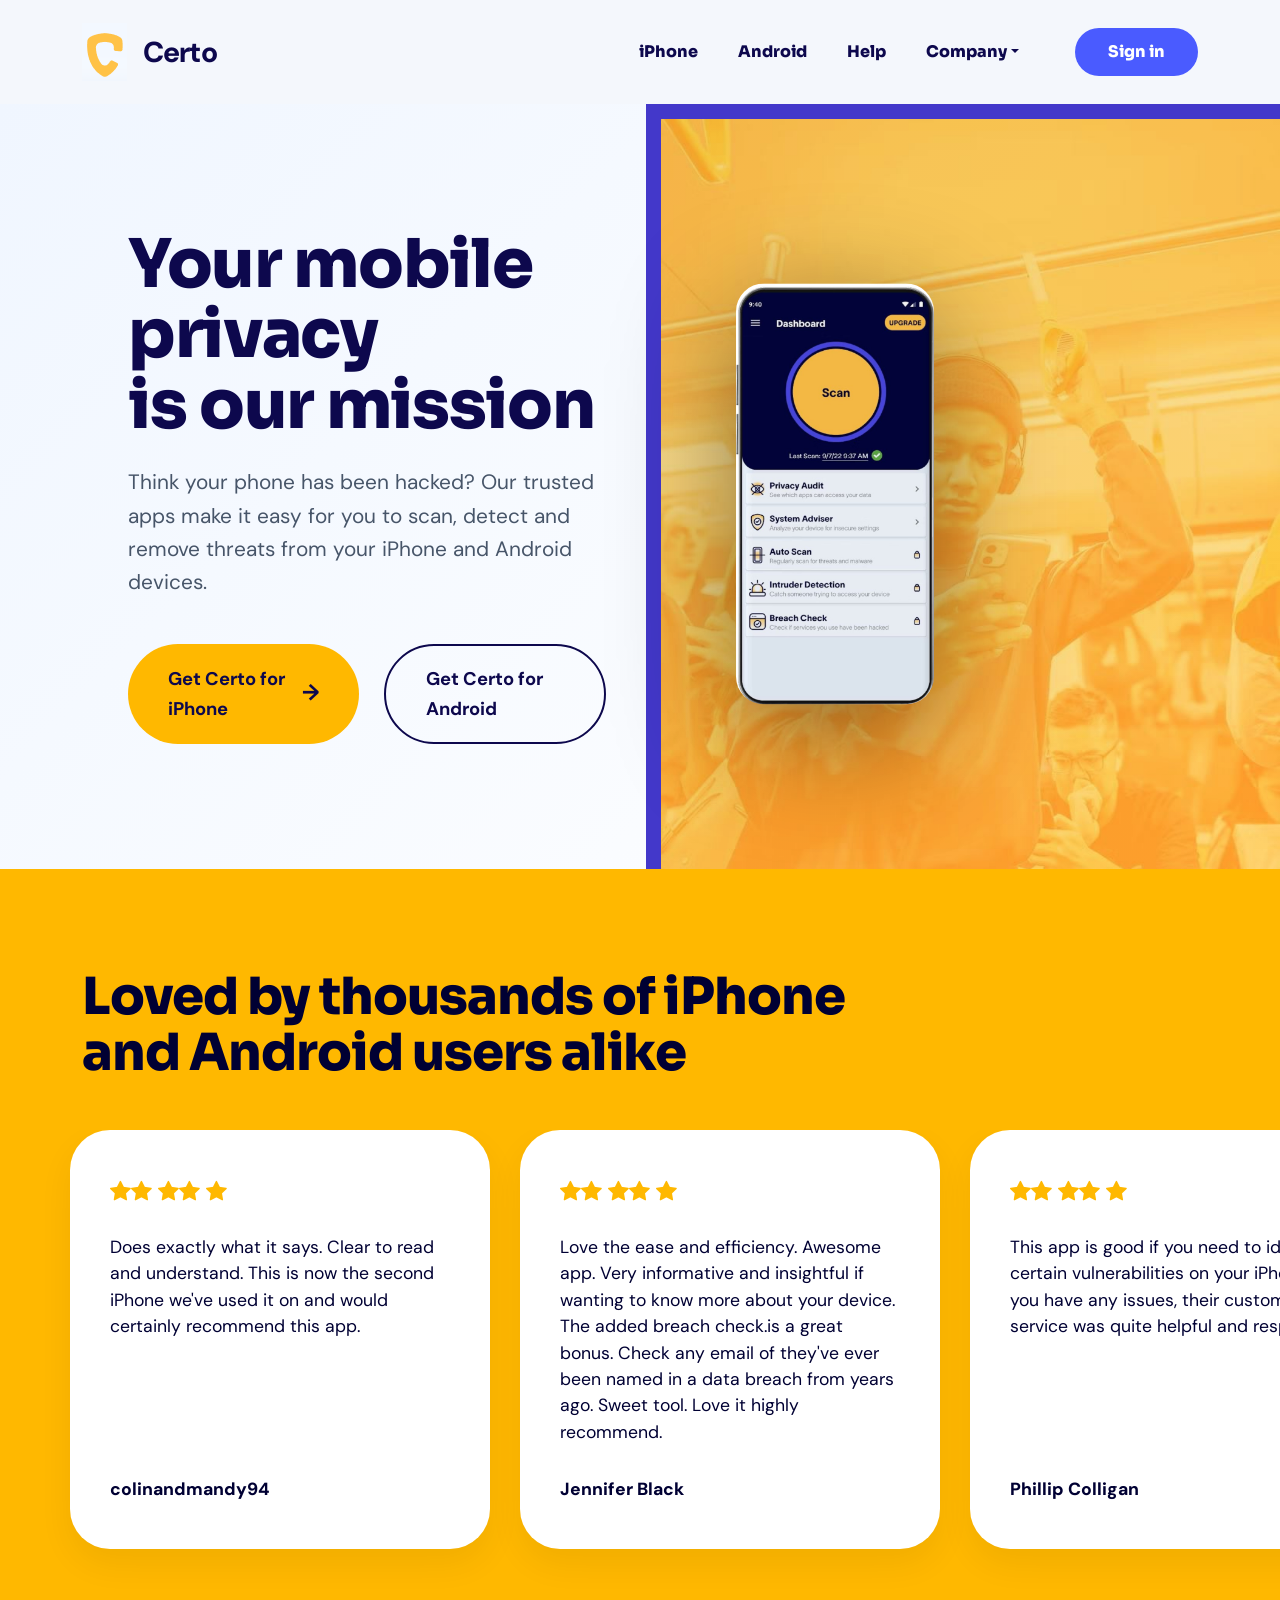
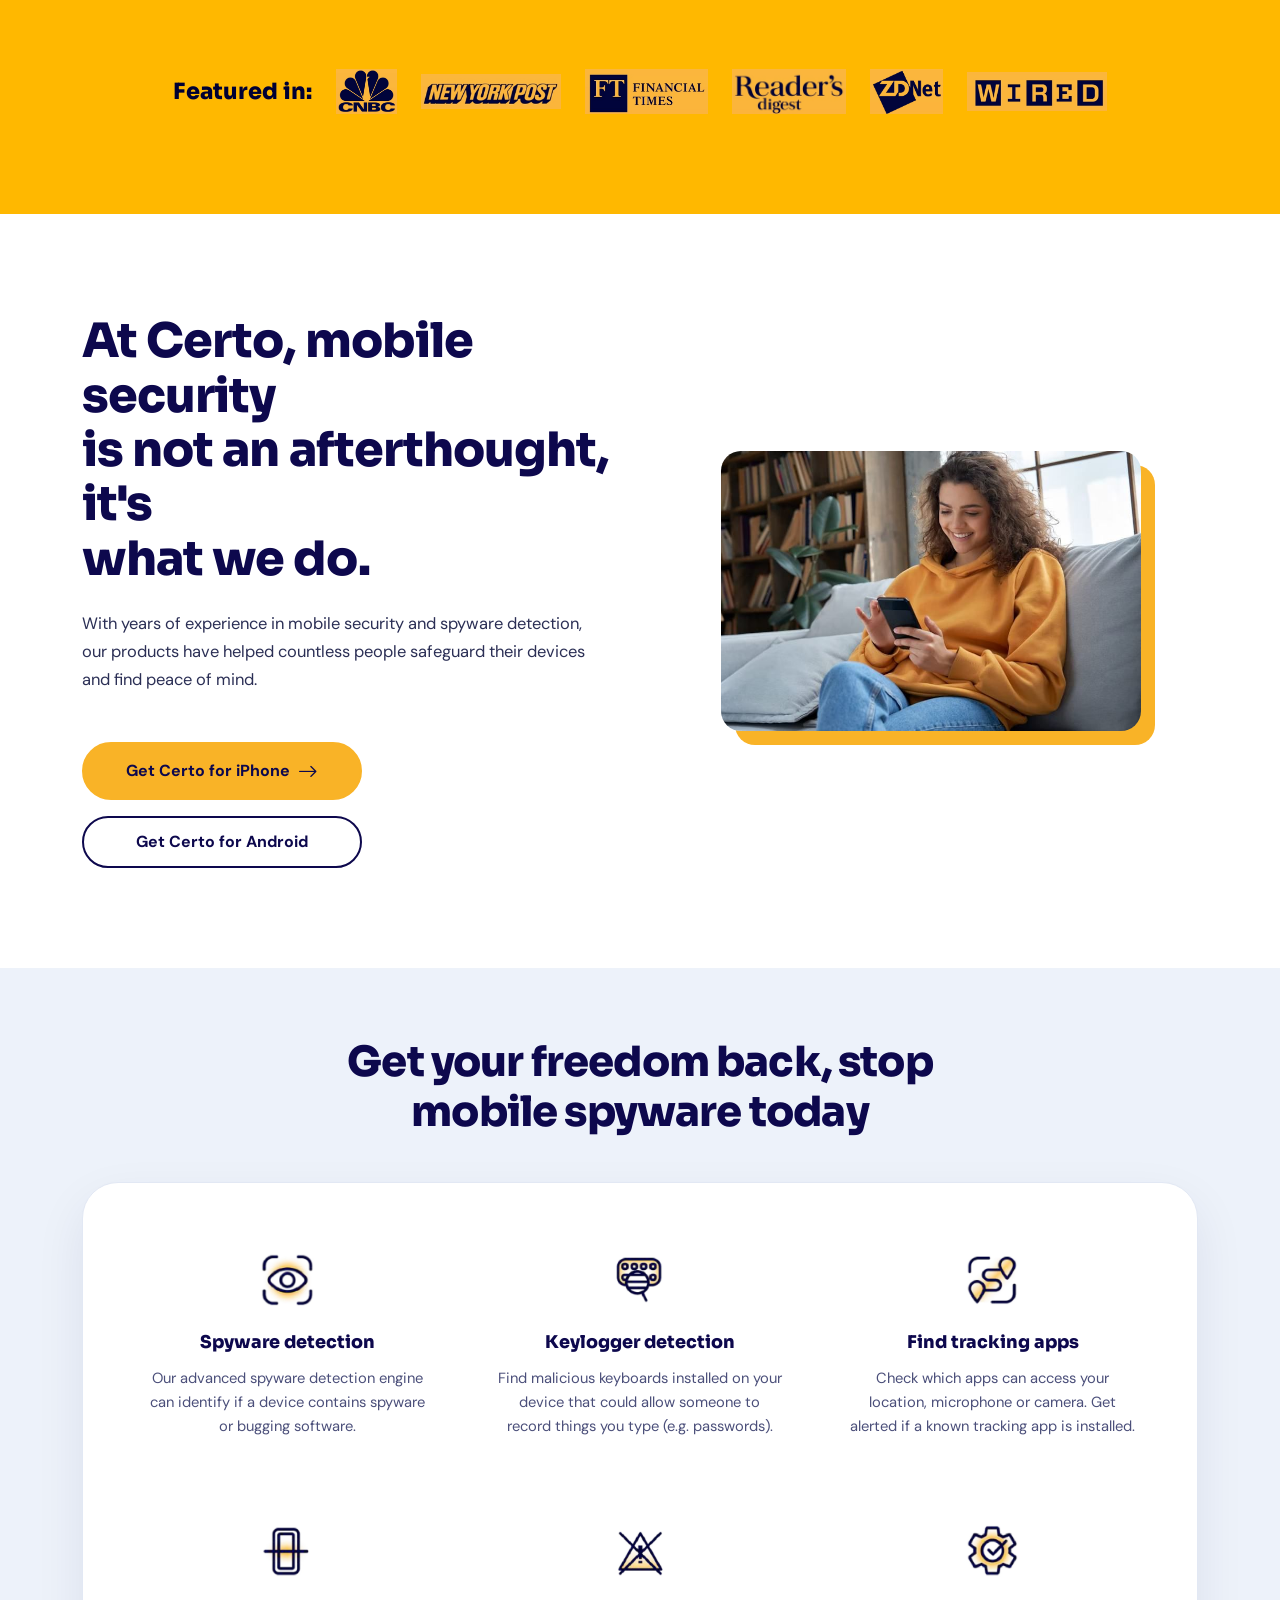
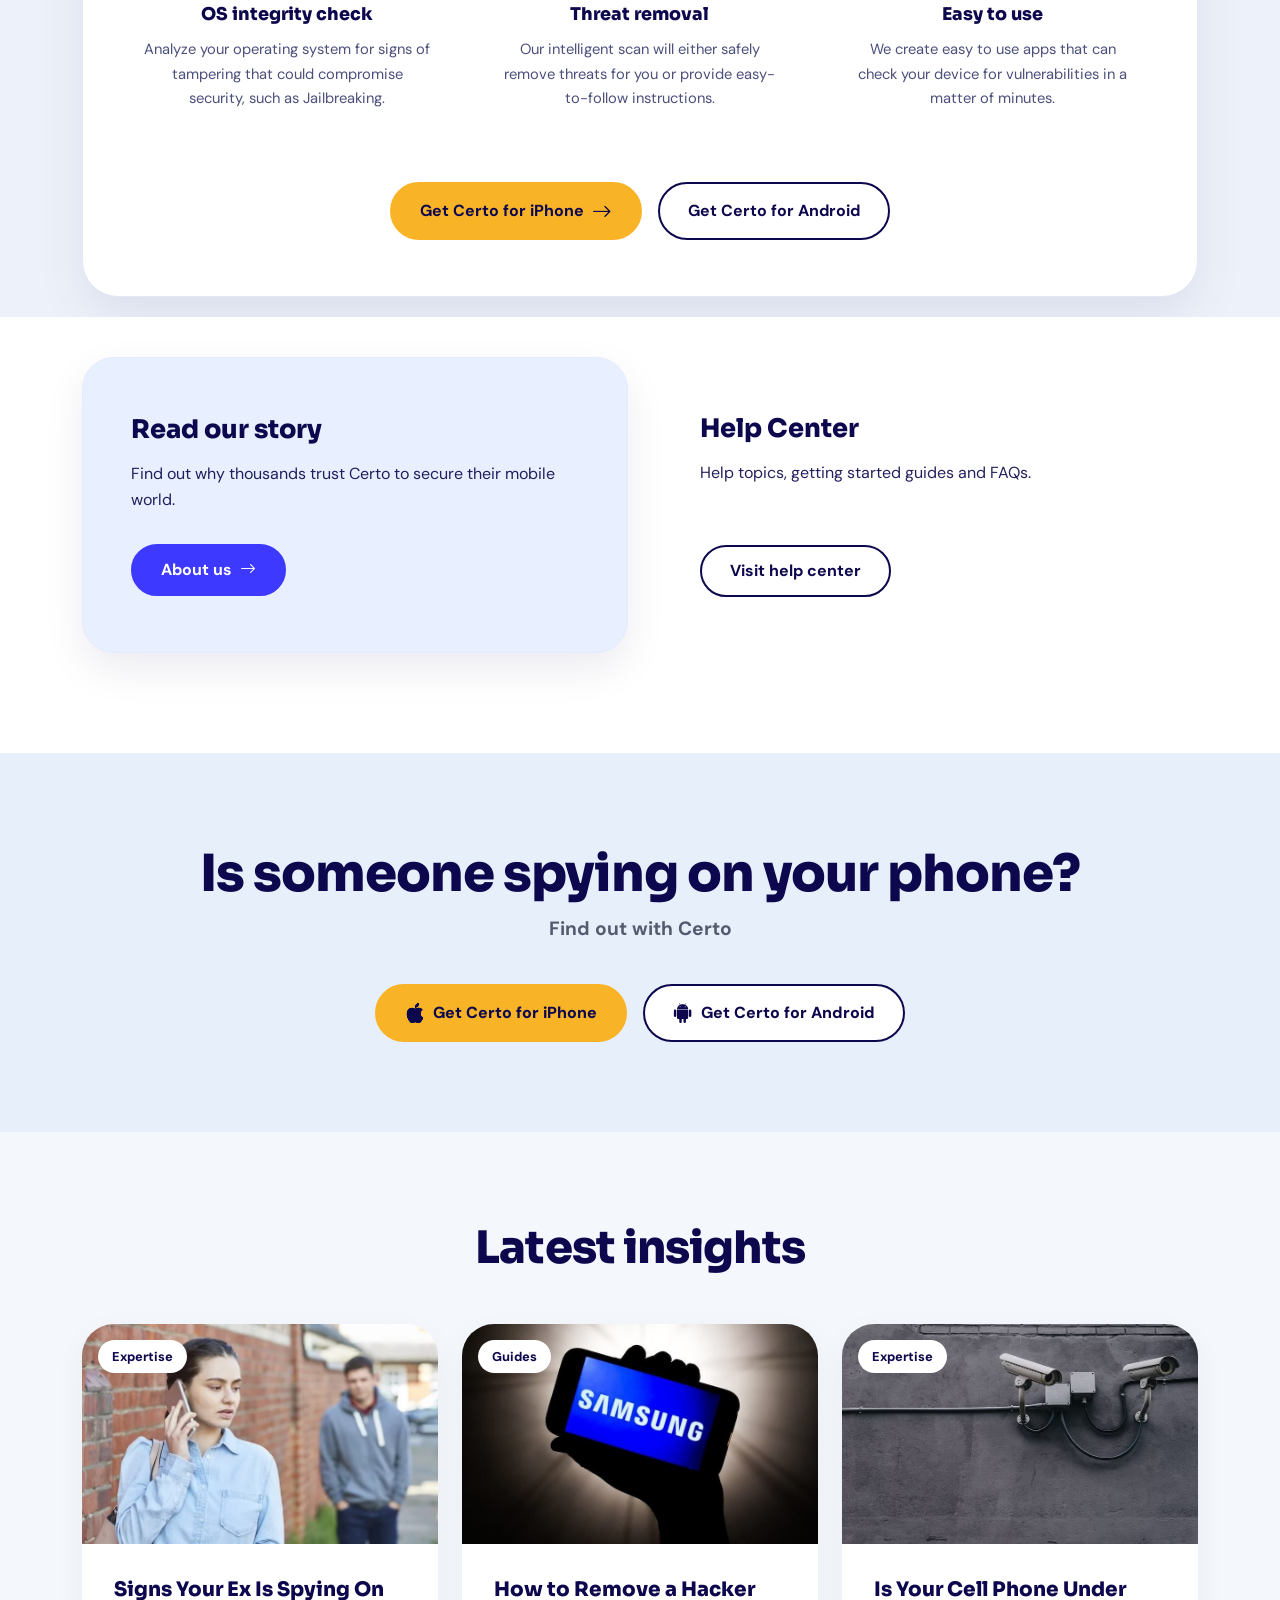
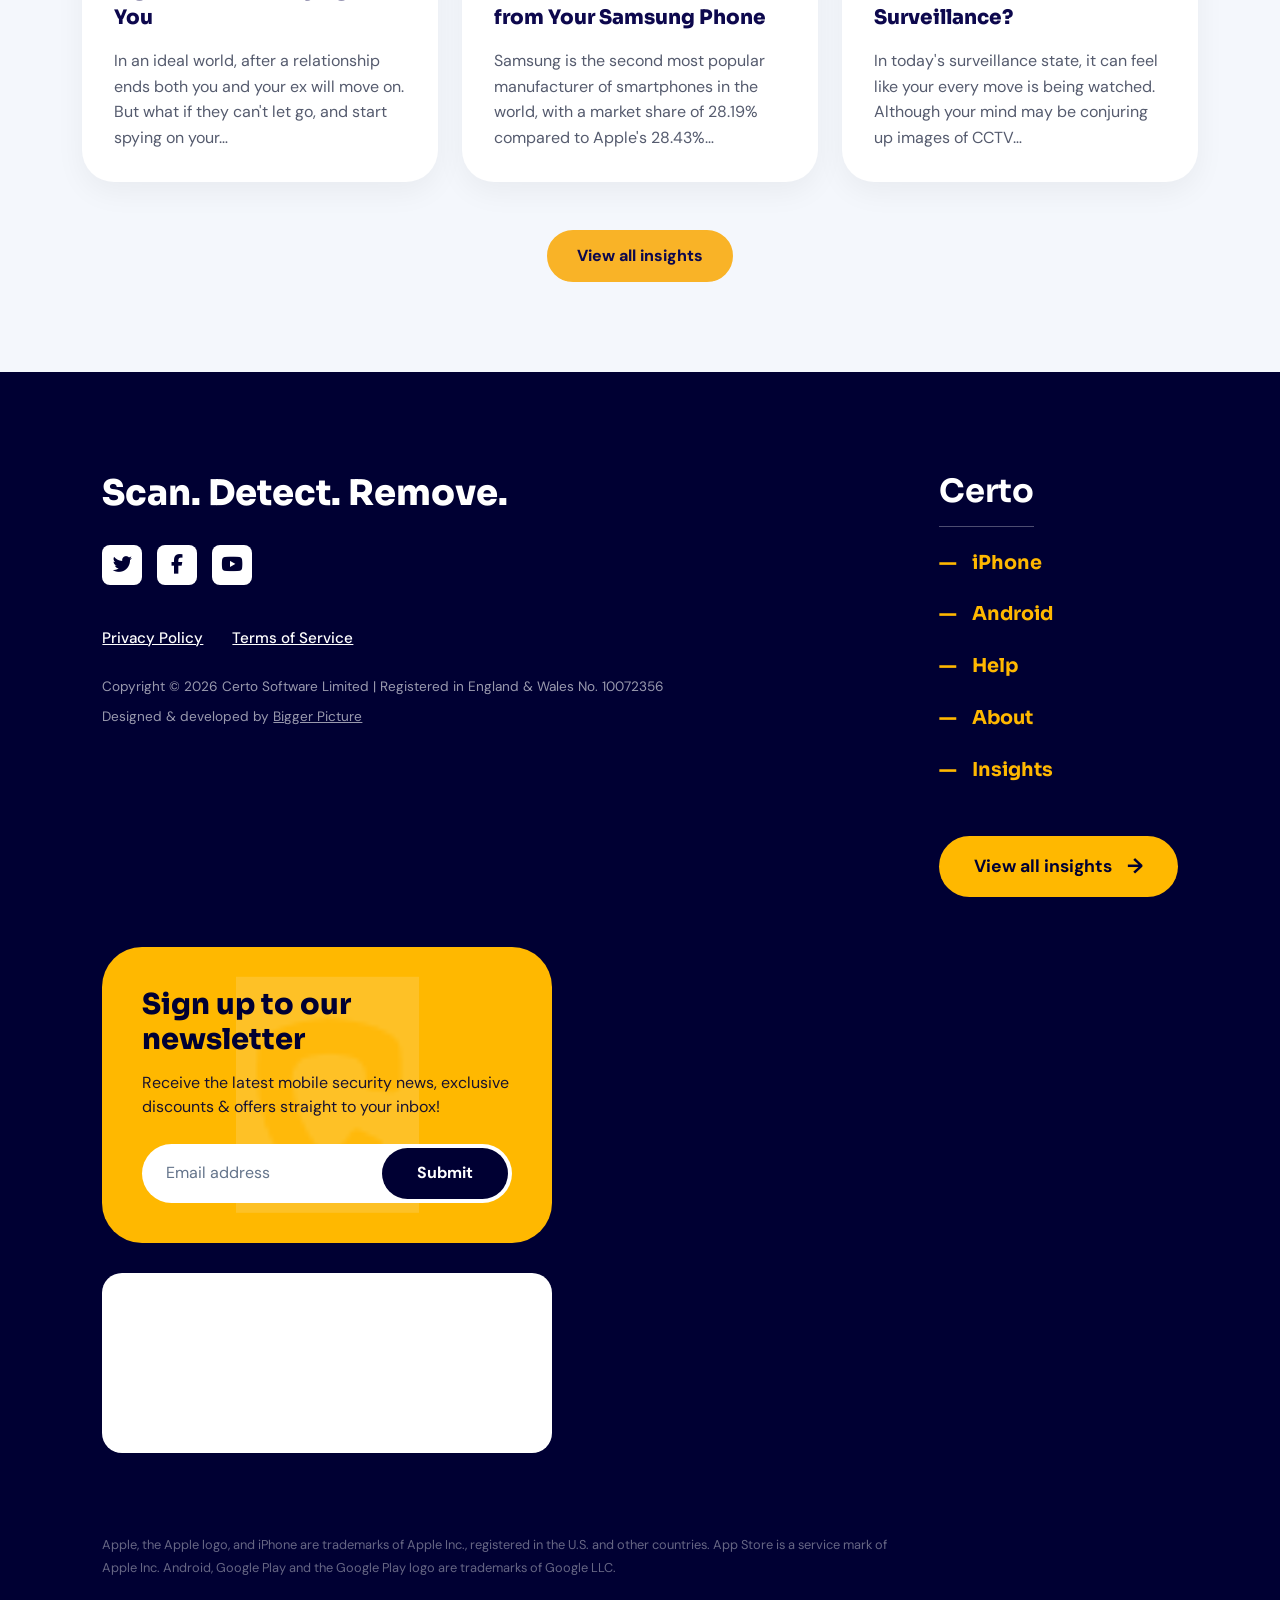
==== index.html @ 1cf34dbf "Remove trailing newline from index.html body" ====
<!DOCTYPE html>
<html lang="en">

<head>
  <meta charset="UTF-8" />
  <meta name="viewport" content="width=device-width, initial-scale=1.0" />
  <title>Certo – Your Mobile Privacy is Our Mission</title>

  <!-- Bootstrap 5 CDN -->
  <link href="https://cdn.jsdelivr.net/npm/bootstrap@5.3.2/dist/css/bootstrap.min.css" rel="stylesheet" />
  <!-- Bootstrap Icons -->
  <link href="https://cdn.jsdelivr.net/npm/bootstrap-icons@1.11.3/font/bootstrap-icons.min.css" rel="stylesheet" />
  <!-- Google Fonts -->
  <link
    href="https://fonts.googleapis.com/css2?family=DM+Sans:ital,opsz,wght@0,9..40,300;0,9..40,400;0,9..40,500;0,9..40,600;0,9..40,700;0,9..40,800;1,9..40,400&family=Sora:wght@400;600;700;800&family=Inter:wght@400;600;700;800&display=swap"
    rel="stylesheet" />
  <!-- Font Awesome -->
  <link rel="stylesheet" href="https://cdnjs.cloudflare.com/ajax/libs/font-awesome/6.4.2/css/all.min.css" />
  <link rel="stylesheet" href="assets/css/style.css" />

  <!-- Standard Website Icon (Tab Icon) -->
  <link rel="icon" type="image/jpeg" href="assets/images/logo.png">

  <!-- Icon for Apple/iOS Home Screen -->
  <link rel="apple-touch-icon" href="assets/images/logo.png">
</head>

<body>

  <!-- ============================================================
       NAVBAR START
  ============================================================ -->
  <header>
    <nav class="navbar navbar-expand-lg certo-navbar">
      <div class="container">

        <a class="navbar-brand certo-logo" href="#">
          <img src="assets/images/logo.png" alt="Certo Logo" height="36" />
          <span class="ms-2 brand-text">Certo</span>
        </a>

        <button class="navbar-toggler" type="button" data-bs-toggle="collapse" data-bs-target="#mainNav"
          aria-controls="mainNav" aria-expanded="false" aria-label="Toggle navigation">
          <span class="navbar-toggler-icon"></span>
        </button>

        <div class="collapse navbar-collapse" id="mainNav">
          <ul class="navbar-nav ms-auto mb-2 mb-lg-0 gap-lg-4">
            <li class="nav-item"><a class="nav-link" href="#">iPhone</a></li>
            <li class="nav-item"><a class="nav-link" href="#">Android</a></li>
            <li class="nav-item"><a class="nav-link" href="#">Help</a></li>
            <li class="nav-item dropdown">
              <a class="nav-link dropdown-toggle" href="#" role="button" data-bs-toggle="dropdown">Company</a>
              <ul class="dropdown-menu border-0 shadow-sm">
                <li><a class="dropdown-item" href="#">About Us</a></li>
                <li><a class="dropdown-item" href="#">Insights</a></li>
              </ul>
            </li>
          </ul>
          <a href="#" class="btn btn-sign-in ms-lg-5">Sign in</a>
        </div>

      </div>
    </nav>
  </header>
  <!-- NAVBAR END -->


  <main>

    <!-- ============================================================
         HERO SECTION START
    ============================================================ -->
    <section class="hero-container">
      <!-- Left Side: Content -->
      <div class="hero-content">
        <h1 class="hero-title">Your mobile privacy<br>is our mission</h1>
        <p class="hero-subtitle">
          Think your phone has been hacked? Our trusted apps make it easy for you to scan, detect and remove threats from your iPhone and Android devices.
        </p>
        
        <div class="hero-cta-group">
          <a href="#" class="btn-pill btn-gold">
            Get Certo for iPhone <span class="arrow">→</span>
          </a>
          <a href="#" class="btn-pill btn-outline">
            Get Certo for Android
          </a>
        </div>
      </div>

      <!-- Right Side: Visual Frame -->
      <div class="hero-visual-frame">
        <div class="orange-tint-wrapper">
          <!-- Background Image -->
          <img src="assets/images/img138.jpg" alt="User Scene" class="bg-image">
          
          <!-- Floating Phone Mockup -->
          <div class="phone-mockup">
            <img src="assets/images/img126.jpg" alt="Certo Dashboard">
          </div>
        </div>
      </div>
    </section>
    <!-- HERO SECTION END -->


    <!-- ============================================================
         REVIEWS & FEATURED IN SECTION START
    ============================================================ -->
    <div class="bg-gold-wrapper">
      <section class="reviews-section">
        <div class="container">
          <h2 class="section-title mb-5">
            Loved by thousands of iPhone<br>and Android users alike
          </h2>
        </div>

        <!-- Horizontal scrolling cards -->
        <div class="reviews-scroll-track">
          <div class="reviews-scroll">

            <div class="review-card">
              <div class="stars">
                <i class="bi bi-star-fill"></i><i class="bi bi-star-fill"></i>
                <i class="bi bi-star-fill"></i><i class="bi bi-star-fill"></i>
                <i class="bi bi-star-fill"></i>
              </div>
              <p class="review-text">
                Does exactly what it says. Clear to read and understand. This is
                now the second iPhone we've used it on and would certainly
                recommend this app.
              </p>
              <span class="reviewer-name">colinandmandy94</span>
            </div>

            <div class="review-card">
              <div class="stars">
                <i class="bi bi-star-fill"></i><i class="bi bi-star-fill"></i>
                <i class="bi bi-star-fill"></i><i class="bi bi-star-fill"></i>
                <i class="bi bi-star-fill"></i>
              </div>
              <p class="review-text">
                Love the ease and efficiency. Awesome app. Very informative and insightful
                if wanting to know more about your device. The added breach check.is a great bonus.
                Check any email of they've ever been named in a data breach from years ago.
                Sweet tool. Love it highly recommend.
              </p>
              <span class="reviewer-name">Jennifer Black</span>
            </div>

            <div class="review-card">
              <div class="stars">
                <i class="bi bi-star-fill"></i><i class="bi bi-star-fill"></i>
                <i class="bi bi-star-fill"></i><i class="bi bi-star-fill"></i>
                <i class="bi bi-star-fill"></i>
              </div>
              <p class="review-text">
                This app is good if you need to identify certain vulnerabilities on your
                iPhone. If you have any issues, their customer service was quite helpful
                and responsive.
              </p>
              <span class="reviewer-name">Phillip Colligan</span>
            </div>

            <div class="review-card">
              <div class="stars">
                <i class="bi bi-star-fill"></i><i class="bi bi-star-fill"></i>
                <i class="bi bi-star-fill"></i><i class="bi bi-star-fill"></i>
                <i class="bi bi-star-fill"></i>
              </div>
              <p class="review-text">
                I wish I had known about this sooner so
                that the damage could have been minimized. The
                notifications are very clear and it
                was the best decision I made. I
                got it set up in minutes and all
                parts of the app are really easy to
                use, even for non-tech people.
              </p>
              <span class="reviewer-name">Leslie</span>
            </div>

          </div>
        </div>
      </section>

      <section class="featured-section">
        <div class="container">
          <div class="featured-logos-bar d-flex flex-wrap align-items-center justify-content-center gap-4">
            <p class="featured-label mb-0">Featured in:</p>
            <img src="assets/images/t1.png" alt="CNBC" class="featured-logo-item" />
            <img src="assets/images/t2.png" alt="New York Post" class="featured-logo-item" />
            <img src="assets/images/t3.png" alt="Financial Times" class="featured-logo-item" />
            <img src="assets/images/t4.png" alt="Reader's Digest" class="featured-logo-item" />
            <img src="assets/images/t5.png" alt="ZDNet" class="featured-logo-item" />
            <img src="assets/images/t6.png" alt="WIRED" class="featured-logo-item" />
          </div>
        </div>
      </section>
    </div>
    <!-- REVIEWS & FEATURED IN SECTION END -->


    <!-- ============================================================
         MISSION SECTION START
    ============================================================ -->
    <section class="mission-section">
      <div class="container">
        <div class="row align-items-center g-5">

          <!-- Text -->
          <div class="col-lg-6">
            <h2 class="mission-title">
              At Certo, mobile security<br>
              is not an afterthought, it's<br>
              what we do.
            </h2>
            <p class="mission-body">
              With years of experience in mobile security and spyware detection,
              our products have helped countless people safeguard their devices
              and find peace of mind.
            </p>
            <div class="d-flex flex-column gap-3 mt-5" style="max-width: 280px;">
              <a href="#" class="btn btn-certo-primary fw-bold">
                Get Certo for iPhone <i class="bi bi-arrow-right ms-2 fs-5"></i>
              </a>
              <a href="#" class="btn btn-certo-outline-dark fw-bold">
                Get Certo for Android
              </a>
            </div>
          </div>

          <!-- Photo with gold shadow -->
          <div class="col-lg-6 d-flex justify-content-center">
            <div class="mission-photo-wrapper">
              <img src="assets/images/img216.jpg" alt="Woman smiling while using phone" class="mission-photo" />
            </div>
          </div>

        </div>
      </div>
    </section>
    <!-- MISSION SECTION END -->


    <!-- ============================================================
         FEATURES & DUAL CARDS SECTION START
    ============================================================ -->
    <div class="bg-features-wrapper">
      <section class="features-section">
        <div class="container">

          <div class="features-heading text-center">
            <h2 class="features-title">Get your freedom back, stop mobile spyware today</h2>
          </div>

          <div class="features-card">
            <div class="row g-5 mb-5">

              <div class="col-lg-4 col-md-6">
                <div class="feature-item">
                  <div class="feature-icon">
                    <img src="assets/images/1.png" alt="Spyware detection icon" />
                  </div>
                  <h3 class="feature-title">Spyware detection</h3>
                  <p class="feature-desc">Our advanced spyware detection engine can identify if a device contains
                    spyware or bugging software.</p>
                </div>
              </div>

              <div class="col-lg-4 col-md-6">
                <div class="feature-item">
                  <div class="feature-icon">
                    <img src="assets/images/2.png" alt="Keylogger detection icon" />
                  </div>
                  <h3 class="feature-title">Keylogger detection</h3>
                  <p class="feature-desc">Find malicious keyboards installed on your device that could allow someone to
                    record things you type (e.g. passwords).</p>
                </div>
              </div>

              <div class="col-lg-4 col-md-6">
                <div class="feature-item">
                  <div class="feature-icon">
                    <img src="assets/images/3.png" alt="Find tracking apps icon" />
                  </div>
                  <h3 class="feature-title">Find tracking apps</h3>
                  <p class="feature-desc">Check which apps can access your location, microphone or camera. Get alerted
                    if a known tracking app is installed.</p>
                </div>
              </div>

              <div class="col-lg-4 col-md-6">
                <div class="feature-item">
                  <div class="feature-icon">
                    <img src="assets/images/4.png" alt="OS integrity check icon" />
                  </div>
                  <h3 class="feature-title">OS integrity check</h3>
                  <p class="feature-desc">Analyze your operating system for signs of tampering that could compromise
                    security, such as Jailbreaking.</p>
                </div>
              </div>

              <div class="col-lg-4 col-md-6">
                <div class="feature-item">
                  <div class="feature-icon">
                    <img src="assets/images/5.png" alt="Threat removal icon" />
                  </div>
                  <h3 class="feature-title">Threat removal</h3>
                  <p class="feature-desc">Our intelligent scan will either safely remove threats for you or provide easy-to-follow instructions.</p>
                </div>
              </div>

              <div class="col-lg-4 col-md-6">
                <div class="feature-item">
                  <div class="feature-icon">
                    <img src="assets/images/6.png" alt="Easy to use icon" />
                  </div>
                  <h3 class="feature-title">Easy to use</h3>
                  <p class="feature-desc">We create easy to use apps that can check your device for vulnerabilities in a
                    matter of minutes.</p>
                </div>
              </div>

            </div>

            <div class="d-flex flex-wrap justify-content-center gap-3">
              <a href="#" class="btn btn-certo-primary fw-bold">
                Get Certo for iPhone <i class="bi bi-arrow-right ms-2 fs-5"></i>
              </a>
              <a href="#" class="btn btn-certo-outline-dark fw-bold">
                Get Certo for Android
              </a>
            </div>
          </div>

        </div>
      </section>

      <section class="dual-cards-section">
        <div class="container">
          <div class="row g-4">

            <div class="col-md-6">
              <div class="dual-card dual-card--light-blue">
                <div>
                  <h3>Read our story</h3>
                  <p>Find out why thousands trust Certo to secure their mobile world.</p>
                </div>
                <a href="#" class="btn btn-certo-purple fw-bold">
                  About us <i class="bi bi-arrow-right ms-2"></i>
                </a>
              </div>
            </div>

            <div class="col-md-6">
              <div class="dual-card dual-card--white">
                <div>
                  <h3>Help Center</h3>
                  <p>Help topics, getting started guides and FAQs.</p>
                </div>
                <a href="#" class="btn btn-certo-outline-dark fw-bold">
                  Visit help center
                </a>
              </div>
            </div>

          </div>
        </div>
      </section>
    </div>
    <!-- FEATURES & DUAL CARDS SECTION END -->


    <!-- ============================================================
         CTA BANNER SECTION START
    ============================================================ -->
    <section class="cta-banner-section">
      <div class="container">
        <h2 class="cta-banner-title">Is someone spying on your phone?</h2>
        <p class="cta-banner-sub">Find out with Certo</p>
        <div class="d-flex flex-wrap justify-content-center gap-3 mt-4">
          <a href="#" class="btn btn-certo-primary">
            <i class="bi bi-apple me-2 fs-5"></i> Get Certo for iPhone
          </a>
          <a href="#" class="btn btn-certo-outline-dark">
            <i class="bi bi-android2 me-2 fs-5"></i> Get Certo for Android
          </a>
        </div>
      </div>
    </section>
    <!-- CTA BANNER SECTION END -->


    <!-- ============================================================
         LATEST INSIGHTS SECTION START
    ============================================================ -->
    <section class="insights-section">
      <div class="container">

        <h2 class="section-title text-center mb-5">Latest insights</h2>

        <div class="row g-4">

          <div class="col-lg-4 col-md-6">
            <article class="insight-card">
              <div class="insight-img">
                <img src="assets/images/img160.jpg" alt="Signs Your Ex Is Spying On You" class="insight-photo" />
                <span class="insight-tag">Expertise</span>
              </div>
              <div class="insight-body">
                <h4 class="insight-title">Signs Your Ex Is Spying On You</h4>
                <p class="insight-excerpt">
                  In an ideal world, after a relationship ends both you and your ex will
                  move on. But what if they can't let go, and start spying on your…
                </p>
              </div>
            </article>
          </div>

          <div class="col-lg-4 col-md-6">
            <article class="insight-card">
              <div class="insight-img">
                <img src="assets/images/img168.jpg" alt="How to Remove a Hacker from Your Samsung Phone"
                  class="insight-photo" />
                <span class="insight-tag">Guides</span>
              </div>
              <div class="insight-body">
                <h4 class="insight-title">How to Remove a Hacker from Your Samsung Phone</h4>
                <p class="insight-excerpt">
                  Samsung is the second most popular manufacturer of smartphones in the
                  world, with a market share of 28.19% compared to Apple's 28.43%…
                </p>
              </div>
            </article>
          </div>

          <div class="col-lg-4 col-md-6">
            <article class="insight-card">
              <div class="insight-img">
                <img src="assets/images/img198.jpg" alt="Is Your Cell Phone Under Surveillance?"
                  class="insight-photo" />
                <span class="insight-tag">Expertise</span>
              </div>
              <div class="insight-body">
                <h4 class="insight-title">Is Your Cell Phone Under Surveillance?</h4>
                <p class="insight-excerpt">
                  In today's surveillance state, it can feel like your every move is being
                  watched. Although your mind may be conjuring up images of CCTV…
                </p>
              </div>
            </article>
          </div>

        </div>

        <div class="text-center mt-5">
          <a href="#" class="btn btn-certo-primary">
            View all insights
          </a>
        </div>

      </div>
    </section>
    <!-- LATEST INSIGHTS SECTION END -->

  </main>


    <!-- ============================================================
      FOOTER START
    ============================================================ -->
    <footer class="site-footer">
      <div class="footer-wrap">
        <!-- Left Column -->
        <div class="footer-left">
          <h2 class="brand-statement">Scan. Detect. Remove.</h2>
          <div class="social-icons">
            <a href="#"><i class="fab fa-twitter"></i></a>
            <a href="#"><i class="fab fa-facebook-f"></i></a>
            <a href="#"><i class="fab fa-youtube"></i></a>
          </div>
          <div class="footer-legal">
            <a href="#">Privacy Policy</a>
            <a href="#">Terms of Service</a>
          </div>
          <p class="copyright-text">
            Copyright © <span id="year"></span> Certo Software Limited | Registered in England & Wales No. 10072356
          </p>
          <p class="credits">Designed & developed by <a href="#">Bigger Picture</a></p>
        </div>

        <!-- Center Column -->
        <div class="footer-center">
          <h2 class="footer-title">Certo</h2>
          <ul class="nav-links">
            <li><a href="#">iPhone</a></li>
            <li><a href="#">Android</a></li>
            <li><a href="#">Help</a></li>
            <li><a href="#">About</a></li>
            <li><a href="#">Insights</a></li>
          </ul>
          <a href="#reviews" class="btn-insights-pill">
            <span data-i18n="navReviews">View all insights</span>
            <span class="btn-arrow">→</span>
          </a>
        </div>

        <!-- Right Column -->
        <div class="footer-right">
          <div class="newsletter-box">
            <h3 data-i18n="exitTitle">Sign up to our newsletter</h3>
            <p>Receive the latest mobile security news, exclusive discounts & offers straight to your inbox!</p>
            
            <form class="newsletter-input-group">
              <input type="email" placeholder="Email address" required>
              <button type="submit" class="btn-submit">Submit</button>
            </form>
          </div>
          <div class="extra-box"></div>
        </div>
      </div>

      <div class="footer-disclaimer">
        Apple, the Apple logo, and iPhone are trademarks of Apple Inc., registered in the U.S. and other countries. App Store is a service mark of Apple Inc. Android, Google Play and the Google Play logo are trademarks of Google LLC.
      </div>
    </footer>
    <!-- FOOTER END -->

    <script src="https://cdn.jsdelivr.net/npm/bootstrap@5.3.2/dist/js/bootstrap.bundle.min.js"></script>
    <script>
      document.getElementById('year').textContent = new Date().getFullYear();
    </script>
</body>
</html>
---- assets/css/style.css ----
/* ============================================================
   CERTO – CUSTOM STYLESHEET
   style.css
   ============================================================ */

/* ============================================================
   1. DESIGN TOKENS / CSS VARIABLES
   ============================================================ */
:root {
  /* Brand Colors */
  --color-gold: #F9B327;
  /* Updated to match reference image */
  --color-gold-dark: #E2A822;
  --color-blue: #4A5BFF;
  /* Updated to match Figma */
  --color-blue-dark: #3F4EE6;
  --color-dark: #0d084d;
  /* Updated to match Figma */
  --color-dark-alt: #16213E;
  --color-body-bg: #FFFFFF;
  --color-section-bg: #F4F7FC;
  --color-features-bg: #EEF3F9;
  --color-cta-bg: #E7EFFB;

  /* Text */
  --color-text-primary: #0d084d;
  --color-text-secondary: #555B6E;
  --color-text-light: #888EA8;
  --color-text-white: #FFFFFF;
  --color-purple: #3D39FF;
  --color-purple-dark: #2F2BD8;

  /* Radius */
  --radius-sm: 6px;
  --radius-md: 12px;
  --radius-lg: 24px;
  --radius-xl: 32px;
  --radius-pill: 100px;

  /* Spacing */
  --section-py: 80px;

  /* Typography */
  --font-heading: 'Sora', sans-serif;
  --font-body: 'DM Sans', sans-serif;

  /* Shadows */
  --shadow-card: 0 4px 24px rgba(6, 11, 39, 0.08);
  --shadow-card-hover: 0 8px 36px rgba(6, 11, 39, 0.14);
}

/* ============================================================
   2. RESET & BASE
   ============================================================ */
*,
*::before,
*::after {
  box-sizing: border-box;
}

html {
  scroll-behavior: smooth;
}

body {
  font-family: var(--font-body);
  color: var(--color-text-primary);
  background-color: var(--color-body-bg);
  font-size: 16px;
  line-height: 1.65;
  -webkit-font-smoothing: antialiased;
}

h1,
h2,
h3,
h4,
h5,
h6 {
  font-family: var(--font-heading);
  font-weight: 700;
  line-height: 1.2;
}

img {
  max-width: 100%;
  height: auto;
}

a {
  text-decoration: none;
}

.section-title {
  font-size: clamp(2rem, 3.6vw, 2.8rem);
  font-weight: 900;
  color: var(--color-dark);
  letter-spacing: -0.02em;
}

/* ============================================================
   3. BUTTONS
   ============================================================ */
.btn {
  font-family: var(--font-body);
  font-weight: 800;
  font-size: 1rem;
  border-radius: var(--radius-pill);
  padding: 0.75rem 1.75rem;
  transition: all 0.22s ease;
  display: inline-flex;
  align-items: center;
  justify-content: center;
}

.btn-sm {
  padding: 0.5rem 1.25rem;
  font-size: 0.85rem;
}

.brand-text {
  /* Use 800 or 900 for that thick, heavy look in the image */
  font-weight: 800;
  font-size: 1.8rem;
  color: #0d084d;
  /* Dark navy color from image_5d249e.png */

  /* Tighten letter spacing slightly to match the compact brand look */
  letter-spacing: -0.03em;

  /* Ensure it aligns perfectly with the shield icon */
  line-height: 1;
}

/* Primary – Gold */
.btn-certo-primary {
  background-color: var(--color-gold);
  color: var(--color-text-primary);
  border: 2px solid var(--color-gold);
}

.btn-certo-primary:hover,
.btn-certo-primary:focus {
  background-color: var(--color-gold-dark);
  border-color: var(--color-gold-dark);
  color: var(--color-text-primary);
  transform: translateY(-2px);
  box-shadow: 0 6px 20px rgba(255, 184, 0, 0.35);
}

/* Outline – Dark border */
.btn-certo-outline-dark {
  background-color: #fff;
  color: var(--color-text-primary);
  border: 2px solid var(--color-text-primary);
}

.btn-certo-outline-dark:hover,
.btn-certo-outline-dark:focus {
  background-color: var(--color-text-primary);
  color: var(--color-text-white);
  transform: translateY(-2px);
}

/* Outline – Gold border */
.btn-certo-outline {
  background-color: transparent;
  color: var(--color-text-primary);
  border: 2px solid var(--color-text-primary);
  border-radius: var(--radius-pill);
}

.btn-certo-outline:hover,
.btn-certo-outline:focus {
  background-color: var(--color-text-primary);
  color: var(--color-text-white);
  border-color: var(--color-text-primary);
  transform: translateY(-2px);
}

/* White */
.btn-certo-white {
  background-color: #fff;
  color: var(--color-blue);
  border: 2px solid #fff;
}

.btn-certo-white:hover,
.btn-certo-white:focus {
  background-color: transparent;
  color: #fff;
  border-color: #fff;
  transform: translateY(-2px);
}

/* Blue */
.btn-certo-blue {
  background-color: var(--color-blue);
  color: var(--color-text-white);
  border: 2px solid var(--color-blue);
}

.btn-certo-blue:hover,
.btn-certo-blue:focus {
  background-color: var(--color-blue-dark);
  border-color: var(--color-blue-dark);
  color: var(--color-text-white);
  transform: translateY(-2px);
}

/* Purple */
.btn-certo-purple {
  background-color: var(--color-purple);
  color: #fff;
  border: 2px solid var(--color-purple);
}

.btn-certo-purple:hover,
.btn-certo-purple:focus {
  background-color: var(--color-purple-dark);
  border-color: var(--color-purple-dark);
  color: #fff;
  transform: translateY(-2px);
}

/* Outline Light */
.btn-certo-outline-light {
  background-color: transparent;
  color: var(--color-text-white);
  border: 2px solid #fff;
}

.btn-certo-outline-light:hover,
.btn-certo-outline-light:focus {
  background-color: #fff;
  color: var(--color-text-primary);
  transform: translateY(-2px);
}

/* ============================================================
   4. NAVBAR
   ============================================================ */
.certo-navbar {
  background-color: #F4F7FC;
  padding: 18px 0;
}

.certo-logo {
  display: flex;
  align-items: center;
  gap: 8px;
  color: var(--color-dark) !important;
}

.logo-icon {
  display: inline-flex;
  align-items: center;
  justify-content: center;
  width: 36px;
  height: 36px;
  background-color: var(--color-gold);
  color: var(--color-dark);
  font-family: var(--font-heading);
  font-weight: 800;
  font-size: 1.1rem;
  border-radius: 8px;
}

.logo-text {
  font-family: var(--font-heading);
  font-weight: 800;
  font-size: 1.7rem;
  color: var(--color-dark);
  letter-spacing: -0.03em;
  line-height: 1;
}

.certo-navbar .nav-link {
  font-family: var(--font-heading);
  font-weight: 800;
  color: var(--color-text-primary);
  font-size: 1rem;
  padding: 0.3rem 1.2rem;
  transition: color 0.18s;
}

.certo-navbar .nav-link:hover {
  color: var(--color-blue);
}

.btn-sign-in {
  background-color: var(--color-blue);
  color: white;
  border-radius: var(--radius-pill);
  font-family: var(--font-heading);
  font-weight: 800;
  padding: 0.7rem 2rem;
}

.btn-sign-in:hover {
  background-color: var(--color-blue-dark);
  color: white;
}

/* ============================================================
   5. HERO SECTION
   ============================================================ */
.hero-section {
  background: #F4F7FC;
  position: relative;
  overflow: hidden;
  padding: 0;
  min-height: 680px;
}

/* subtle left light fade */
.hero-section::before {
  content: '';
  position: absolute;
  top: -20%;
  left: -10%;
  width: 60%;
  height: 140%;
  background: radial-gradient(circle, rgba(255, 255, 255, 0.9) 0%, rgba(244, 247, 252, 0) 70%);
  z-index: 0;
}

/* ============================================================
   5. HERO SECTION
   ============================================================ */
.hero-container {
  display: flex;
  align-items: center;
  background: linear-gradient(135deg, #f0f6ff 0%, #ffffff 100%);
  min-height: 85vh;
  padding-left: 10%;
  /* Creates the left-side breathing room for text */
  overflow: hidden;
  position: relative;
}

/* Text Section */
.hero-content {
  flex: 0 0 45%;
  padding-right: 40px;
  z-index: 5;
}

.hero-title {
  font-family: var(--font-heading);
  font-size: 4.2rem;
  font-weight: 800;
  color: #0d084d;
  line-height: 1.05;
  margin-bottom: 25px;
  letter-spacing: -0.02em;
}

.hero-subtitle {
  font-family: var(--font-body);
  font-size: 1.3rem;
  color: #475569;
  line-height: 1.6;
  margin-bottom: 45px;
  max-width: 540px;
}

/* Button Group */
.hero-cta-group {
  display: flex;
  gap: 25px;
}

.btn-pill {
  padding: 18px 40px;
  border-radius: 50px;
  font-weight: 700;
  text-decoration: none;
  font-size: 1.15rem;
  transition: all 0.3s ease;
  display: flex;
  align-items: center;
  gap: 12px;
}

.btn-gold {
  background-color: #ffb800;
  color: #0d084d;
}

.btn-gold:hover {
  transform: translateY(-2px);
  box-shadow: 0 10px 25px rgba(255, 184, 0, 0.4);
}

.btn-outline {
  border: 2px solid #0d084d;
  color: #0d084d;
  background-color: transparent;
}

.btn-outline:hover {
  background-color: #0d084d;
  color: #fff;
  transform: translateY(-2px);
}

.arrow {
  font-size: 1.4rem;
  transition: transform 0.2s;
}

.btn-gold:hover .arrow {
  transform: translateX(6px);
}

/* Visual Side: The Frame and Overlay */
.hero-visual-frame {
  flex: 1;
  position: relative;

  border-top: 15px solid #4338ca;
  /* Keeps top line */
  border-left: 15px solid #4338ca;
  /* Keeps left line */
  border-bottom: none;
  /* Explicitly removes bottom line */
  border-right: none;
  /* Explicitly removes right line */

  height: 85vh;
  display: flex;
  align-items: stretch;

  /* Ensures the container sits flush at the bottom */
  margin-bottom: 0;
  padding-bottom: 0;
}

.orange-tint-wrapper {
  position: relative;
  background-color: hsl((255, 179, 62));
  /* Base orange color */
  line-height: 0;
  width: 100%;
}

.bg-image {
  width: 100%;
  height: 100%;
  object-fit: cover;
  /* This creates the monochromatic effect */
  mix-blend-mode: multiply;
  opacity: 0.9;
}

/* Floating Phone Mockup */
.phone-mockup {
  position: absolute;
  top: 50%;
  left: 12%;
  /* Overlapping the border */
  transform: translateY(-50%);
  width: 32%;
  z-index: 10;
  filter: drop-shadow(0 30px 60px rgba(0, 0, 0, 0.45));
  animation: floating 4s ease-in-out infinite;
}

.phone-mockup img {
  width: 100%;
  border-radius: 28px;
  display: block;
}

@keyframes floating {
  0% {
    transform: translateY(-50%) translateX(0px);
  }

  50% {
    transform: translateY(-54%) translateX(0px);
  }

  100% {
    transform: translateY(-50%) translateX(0px);
  }
}

/* Mobile Responsiveness */
@media (max-width: 1024px) {
  .hero-container {
    flex-direction: column;
    padding: 60px 5%;
    text-align: center;
    min-height: auto;
  }

  .hero-content {
    flex: 1;
    padding-right: 0;
    margin-bottom: 50px;
    max-width: 100%;
  }

  .hero-cta-group {
    justify-content: center;
  }

  .hero-visual-frame {
    border-right: 15px solid #4338ca;
    width: 100%;
    aspect-ratio: 16 / 10;
  }

  .hero-title {
    font-size: 2.8rem;
  }
}

/* ============================================================
   6. REVIEWS & FEATURED IN (GOLD WRAPPER)
   ============================================================ */
.bg-gold-wrapper {
  background-color: #ffb800;
}

.reviews-section {
  padding: 100px 0 40px 0;
}

.reviews-section .section-title {
  color: #000033;
  font-size: clamp(2.4rem, 4.5vw, 3.2rem);
  font-weight: 800;
  line-height: 1.1;
  letter-spacing: -0.02em;
}

/* Horizontal scroll track */
.reviews-scroll-track {
  overflow-x: auto;
  overflow-y: visible;
  padding-bottom: 40px;
  -ms-overflow-style: none;
  scrollbar-width: none;
}

.reviews-scroll-track::-webkit-scrollbar {
  display: none;
}

.reviews-scroll {
  display: flex;
  gap: 30px;
  padding: 0 calc((100vw - 1140px) / 2);
  padding-right: 60px;
}

@media (max-width: 1199.98px) {
  .reviews-scroll {
    padding: 0 24px;
    padding-right: 60px;
  }
}

.review-card {
  background: #fff;
  border-radius: 40px;
  padding: 45px 40px;
  box-shadow: 0 15px 35px rgba(0, 0, 0, 0.06);
  min-width: 360px;
  max-width: 420px;
  flex-shrink: 0;
  display: flex;
  flex-direction: column;
}

.stars {
  color: #ffb800;
  font-size: 1.3rem;
  margin-bottom: 25px;
}

.review-text {
  color: #000033;
  font-size: 1.1rem;
  font-weight: 400;
  line-height: 1.5;
  margin-bottom: 30px;
}

.reviewer-name {
  font-weight: 800;
  font-size: 1.1rem;
  color: #000033;
  margin-top: auto;
}

.featured-section {
  padding: 40px 0 100px 0;
}

.featured-logos-bar {
  text-align: center;
}

.featured-label {
  font-weight: 800;
  font-size: 1.4rem;
  color: #000033;
  font-family: var(--font-heading);
  white-space: nowrap;
}

.featured-logo-item {
  height: 45px;
  max-width: 140px;
  width: auto;
  object-fit: contain;
  transition: opacity 0.3s;
}

.featured-logo-item:hover {
  opacity: 0.7;
}

/* ============================================================
   7. MISSION SECTION
   ============================================================ */
.mission-section {
  background-color: var(--color-body-bg);
  padding: 100px 0;
}

.mission-title {
  font-family: var(--font-heading);
  font-size: clamp(2rem, 3.7vw, 3rem);
  font-weight: 900;
  color: var(--color-dark);
  margin-bottom: 1.5rem;
  line-height: 1.15;
  letter-spacing: -0.02em;
}

.mission-body {
  color: #2B2F55;
  font-size: 1.03rem;
  max-width: 520px;
  line-height: 1.7;
}

/* Photo wrapper with gold offset shadow */
.mission-photo-wrapper {
  position: relative;
  display: inline-block;
  max-width: 420px;
  width: 100%;
}

.mission-photo-wrapper::after {
  content: '';
  position: absolute;
  top: 14px;
  left: 14px;
  right: -14px;
  bottom: -14px;
  background-color: var(--color-gold);
  border-radius: 20px;
  z-index: 0;
}

.mission-photo {
  width: 100%;
  border-radius: 20px;
  display: block;
  position: relative;
  z-index: 1;
}

/* ============================================================
   8. FEATURES & DUAL CARDS SECTION
   ============================================================ */
.bg-features-wrapper {
  background-color: #EDF2FA;
}

.features-section {
  padding: 70px 0 20px 0;
}

.features-heading {
  margin: 0 auto 2.75rem;
  max-width: 720px;
}

.features-title {
  font-size: clamp(1.9rem, 3.5vw, 2.6rem);
  font-weight: 900;
  color: var(--color-dark);
  letter-spacing: -0.02em;
  line-height: 1.2;
}

.features-card {
  background: #fff;
  border-radius: 36px;
  padding: 3.5rem 3.25rem;
  border: 1px solid #E2E8F4;
  box-shadow: 0 20px 50px rgba(13, 8, 77, 0.08);
}

.feature-item {
  padding: 0.5rem;
  text-align: center;
}

.feature-icon {
  width: 64px;
  height: 64px;
  display: flex;
  align-items: center;
  justify-content: center;
  color: var(--color-dark);
  font-size: 2.4rem;
  margin: 0 auto 1.3rem;
}

.feature-icon img {
  width: 54px;
  height: 54px;
  object-fit: contain;
}

.feature-title {
  font-family: var(--font-heading);
  font-size: 1.1rem;
  font-weight: 800;
  color: var(--color-dark);
  margin-bottom: 0.8rem;
}

.feature-desc {
  font-size: 0.92rem;
  color: #4B4F7A;
  line-height: 1.65;
  opacity: 1;
}

.dual-cards-section {
  background-color: #fff;
  padding: 40px 0 100px 0;
}

.dual-card {
  border-radius: 32px;
  padding: 3.5rem 3rem;
  height: 100%;
  min-height: 280px;
  display: flex;
  flex-direction: column;
  justify-content: space-between;
  align-items: flex-start;
  transition: transform 0.3s ease, box-shadow 0.3s ease;
}

.dual-card:hover {
  transform: translateY(-5px);
  box-shadow: 0 15px 45px rgba(0, 0, 0, 0.08);
}

.dual-card h3 {
  font-size: 1.6rem;
  font-weight: 800;
  margin-bottom: 1rem;
  color: inherit;
}

.dual-card p {
  font-size: 1rem;
  line-height: 1.6;
  margin-bottom: 2rem;
  color: inherit;
  opacity: 0.9;
}

.dual-card--light-blue {
  background-color: #E8F0FF;
  color: var(--color-dark);
  border: 1px solid #E3EBFF;
  box-shadow: 0 16px 40px rgba(13, 8, 77, 0.08);
}

.dual-card--white {
  background-color: transparent;
  color: var(--color-dark);
  border: none;
  box-shadow: none;
}

.dual-card--white:hover {
  transform: none;
  box-shadow: none;
}

/* ============================================================
   9. CTA BANNER SECTION
   ============================================================ */
.cta-banner-section {
  background-color: var(--color-cta-bg);
  padding: 90px 0;
  text-align: center;
}

.cta-banner-title {
  color: var(--color-dark);
  font-size: clamp(2rem, 4vw, 3.2rem);
  font-weight: 900;
  margin-bottom: 0.5rem;
  letter-spacing: -0.02em;
}

.cta-banner-sub {
  color: var(--color-text-secondary);
  font-size: 1.2rem;
  font-weight: 700;
  margin-bottom: 2.5rem;
}

/* ============================================================
   10. INSIGHTS SECTION
   ============================================================ */
.insights-section {
  background-color: var(--color-section-bg);
  padding: 90px 0;
}

.insight-card {
  background: #fff;
  border-radius: var(--radius-xl);
  overflow: hidden;
  box-shadow: 0 10px 30px rgba(0, 0, 0, 0.05);
  height: 100%;
  display: flex;
  flex-direction: column;
}

.insight-img {
  position: relative;
  height: 220px;
  overflow: hidden;
}

.insight-photo {
  width: 100%;
  height: 100%;
  object-fit: cover;
}

.insight-tag {
  background-color: #fff;
  color: var(--color-text-primary);
  font-size: 0.8rem;
  font-weight: 800;
  padding: 6px 14px;
  border-radius: var(--radius-pill);
  position: absolute;
  top: 16px;
  left: 16px;
  z-index: 1;
}

.insight-body {
  padding: 2rem;
  flex-grow: 1;
}

.insight-title {
  font-family: var(--font-heading);
  font-size: 1.25rem;
  font-weight: 800;
  color: var(--color-text-primary);
  margin-bottom: 1rem;
  line-height: 1.4;
}

.insight-excerpt {
  font-size: 1rem;
  color: var(--color-text-secondary);
  line-height: 1.6;
  margin-bottom: 0;
}

/* ============================================================
   11. SITE FOOTER
   ============================================================ */
.site-footer {
  background-color: #000033;
  /* The dark navy from the image */
  color: #ffffff;
  padding: 100px 8% 50px;
  font-family: var(--font-body);
}

.footer-wrap {
  display: flex;
  justify-content: space-between;
  flex-wrap: wrap;
  gap: 50px;
}

/* Typography */
.brand-statement {
  font-size: 2.2rem;
  font-weight: 800;
  margin-bottom: 30px;
  font-family: var(--font-heading);
}

.footer-title {
  font-size: 2rem;
  margin-bottom: 20px;
  border-bottom: 1px solid rgba(255, 255, 255, 0.3);
  padding-bottom: 15px;
  font-family: var(--font-heading);
}

/* Left Column */
.social-icons {
  display: flex;
  gap: 15px;
  margin-bottom: 40px;
}

.social-icons a {
  background: #fff;
  color: #000033;
  width: 40px;
  height: 40px;
  display: flex;
  align-items: center;
  justify-content: center;
  border-radius: 8px;
  font-size: 1.2rem;
  transition: transform 0.2s;
}

.social-icons a:hover {
  transform: translateY(-3px);
}

.footer-legal {
  margin-bottom: 25px;
}

.footer-legal a {
  color: #fff;
  text-decoration: underline;
  margin-right: 25px;
  font-size: 0.95rem;
  font-weight: 500;
}

.copyright-text,
.credits {
  font-size: 0.85rem;
  opacity: 0.6;
  margin-bottom: 8px;
}

.credits a {
  color: #fff;
  text-decoration: underline;
}

/* Nav Links with the yellow dash */
.nav-links {
  list-style: none;
  padding: 0;
}

.nav-links li {
  margin-bottom: 20px;
}

.nav-links li a {
  color: #ffb800;
  /* Bright yellow from image */
  text-decoration: none;
  font-size: 1.2rem;
  font-weight: 700;
  display: flex;
  align-items: center;
  font-family: var(--font-heading);
}

.nav-links li a::before {
  content: "—";
  margin-right: 15px;
  font-weight: 900;
}

/* Newsletter Box */
.newsletter-box {
  background-color: #ffb800;
  /* Uses the yellow from the second image */
  color: #000033;
  /* Deep navy for text */
  padding: 40px;
  border-radius: 40px;
  max-width: 450px;

  /* Technical detail: ensures watermark doesn't break the layout */
  position: relative;
  overflow: hidden;
}

/* Watermark using pseudo-element for maximum control */
.newsletter-box::before {
  content: "";
  position: absolute;
  top: 50%;
  left: 50%;
  transform: translate(-50%, -50%);
  width: 80%;
  height: 80%;
  background-image: url('../images/logo.png');
  /* Logo watermark */
  background-repeat: no-repeat;
  background-position: center;
  background-size: contain;
  opacity: 0.15;
  /* Subtle ghost effect */
  z-index: 0;
}

/* Ensure content sits above the watermark */
.newsletter-box>* {
  position: relative;
  z-index: 1;
}

/* Typography matching design */
.newsletter-box h3 {
  font-size: 1.8rem;
  font-weight: 800;
  margin-bottom: 15px;
  line-height: 1.2;
  font-family: var(--font-heading);
}

.newsletter-box p {
  font-size: 1rem;
  line-height: 1.5;
  margin-bottom: 25px;
  opacity: 0.9;
}

/* The unified input group */
.newsletter-input-group {
  display: flex;
  background-color: #ffffff;
  /* White background for the entire 'pill' */
  border-radius: 50px;
  /* Perfect pill shape */
  padding: 4px;
  /* Slight padding creates the border effect */
  margin-top: 25px;
  overflow: hidden;
  /* Keeps elements contained */
}

/* Styling the actual text input */
.newsletter-input-group input {
  flex: 1;
  /* Takes up remaining space */
  border: none;
  /* NO border on the input itself */
  background: transparent;
  /* Inherits white from the parent */
  padding: 12px 20px;
  font-size: 1rem;
  color: #000033;
  outline: none;
  /* Removes default focus blue ring */
}

/* Placeholder color */
.newsletter-input-group input::placeholder {
  color: #64748b;
}

/* Styling the Submit Button to sit perfectly on the right */
.newsletter-input-group .btn-submit {
  background-color: #000033;
  /* Deep navy button color */
  color: #ffffff;
  border: none;
  padding: 0 35px;
  /* Width matching design */
  border-radius: 40px;
  /* Inner pill rounding */
  font-weight: 700;
  cursor: pointer;
  transition: background 0.3s ease;

  /* Ensure text is centered within the button space */
  display: flex;
  align-items: center;
  justify-content: center;
}

/* Hover state for usability */
.newsletter-input-group .btn-submit:hover {
  background-color: #0a1f44;
}

.extra-box {
  background: white;
  height: 180px;
  border-radius: 20px;
  margin-top: 30px;
}

.footer-center {
  display: flex;
  flex-direction: column;
  align-items: flex-start;
}

/* THE BUTTON PILL: Expert Implementation */
.btn-insights-pill {
  /* Layout & Alignment */
  display: inline-flex;
  align-items: center;
  justify-content: center;
  gap: 15px;
  /* Perfect spacing between text and arrow */

  /* Colors (Matching image_9.png) */
  background-color: #ffb800;
  /* Rich gold/yellow */
  color: #000033;
  /* Deep navy */

  /* Sizing & Border-Radius */
  padding: 16px 35px;
  /* Wide padding for that flat aesthetic */
  border-radius: 50px;
  /* Pill shape */

  /* Typography */
  font-weight: 700;
  /* Bold weight */
  font-size: 1.1rem;
  text-decoration: none;
  /* Removes link underline */

  /* Technical Detail: Smooth transitions for hover */
  transition: background-color 0.3s ease, transform 0.2s ease, box-shadow 0.3s ease;

  /* Ensures this doesn't conflict with legacy footer link styling */
  margin-top: 15px;
  border: none;
  cursor: pointer;
}

/* Arrow specific styling for control */
.btn-arrow {
  font-size: 1.3rem;
  /* Slightly larger for emphasis */
  line-height: 1;
  /* Ensures perfect centering on the line */
  transition: transform 0.3s ease;
}

/* PROFESSIONAL INTERACTIONS */

/* Hover State: Subtle color shift and interaction */
.btn-insights-pill:hover {
  background-color: #ffc107;
  /* A slightly brighter gold */
  box-shadow: 0 4px 15px rgba(0, 0, 0, 0.15);
  /* Modern, soft shadow */
  color: #000033;
}

/* Moving the arrow on hover (micro-interaction) */
.btn-insights-pill:hover .btn-arrow {
  transform: translateX(6px);
  /* Moves arrow slightly right */
}

/* Active/Click State: Slight compression for feedback */
.btn-insights-pill:active {
  transform: translateY(1px);
  /* Compresses down slightly */
  box-shadow: 0 2px 8px rgba(0, 0, 0, 0.1);
}

/* Bottom Disclaimer */
.footer-disclaimer {
  margin-top: 80px;
  font-size: 0.8rem;
  color: rgba(255, 255, 255, 0.4);
  line-height: 1.8;
  max-width: 800px;
}

/* Responsive utilities */
@media (max-width: 991.98px) {
  .hero-right-col {
    display: none;
  }

  .hero-section {
    min-height: auto;
  }

  .features-heading {
    margin-bottom: 2rem;
  }

  .features-card {
    padding: 2.5rem 1.5rem;
  }

  .dual-card {
    padding: 2.5rem 2rem;
  }
}

@media (max-width: 575.98px) {
  .hero-section {
    padding-bottom: 260px;
  }

  .hero-right-bg {
    height: 220px;
  }

  .hero-phone-ui {
    display: none;
  }

  .hero-title {
    font-size: 2.1rem;
  }

  .hero-subtitle {
    font-size: 0.98rem;
  }

  .newsletter-box {
    padding: 30px 20px;
    border-radius: 30px;
  }

  .newsletter-input-group {
    flex-direction: column;
    padding: 5px;
    border-radius: 20px;
  }

  .newsletter-input-group input {
    padding: 15px;
    text-align: center;
  }

  .newsletter-input-group .btn-submit {
    width: 100%;
    border-radius: 15px;
    padding: 12px;
  }

  .footer-wrap {
    flex-direction: column;
    gap: 40px;
  }

  .site-footer {
    padding: 60px 5% 40px;
  }
}
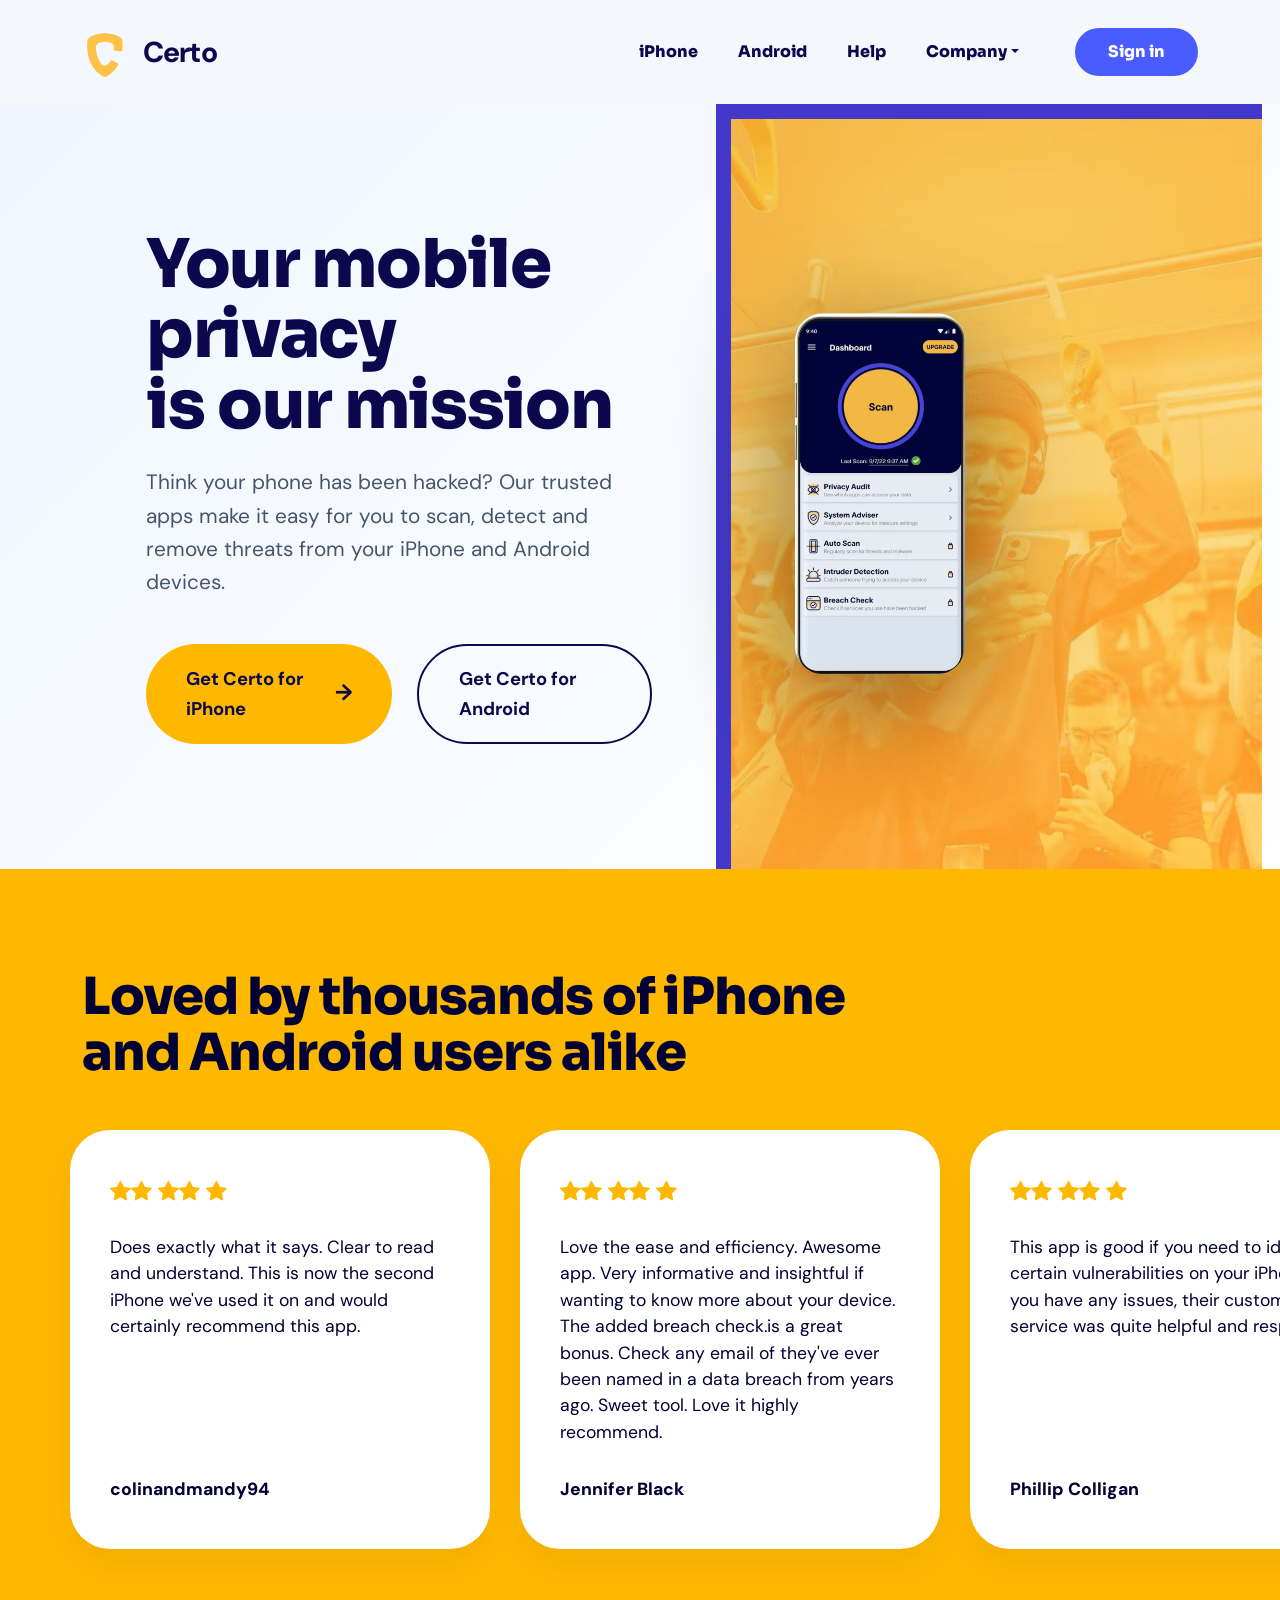
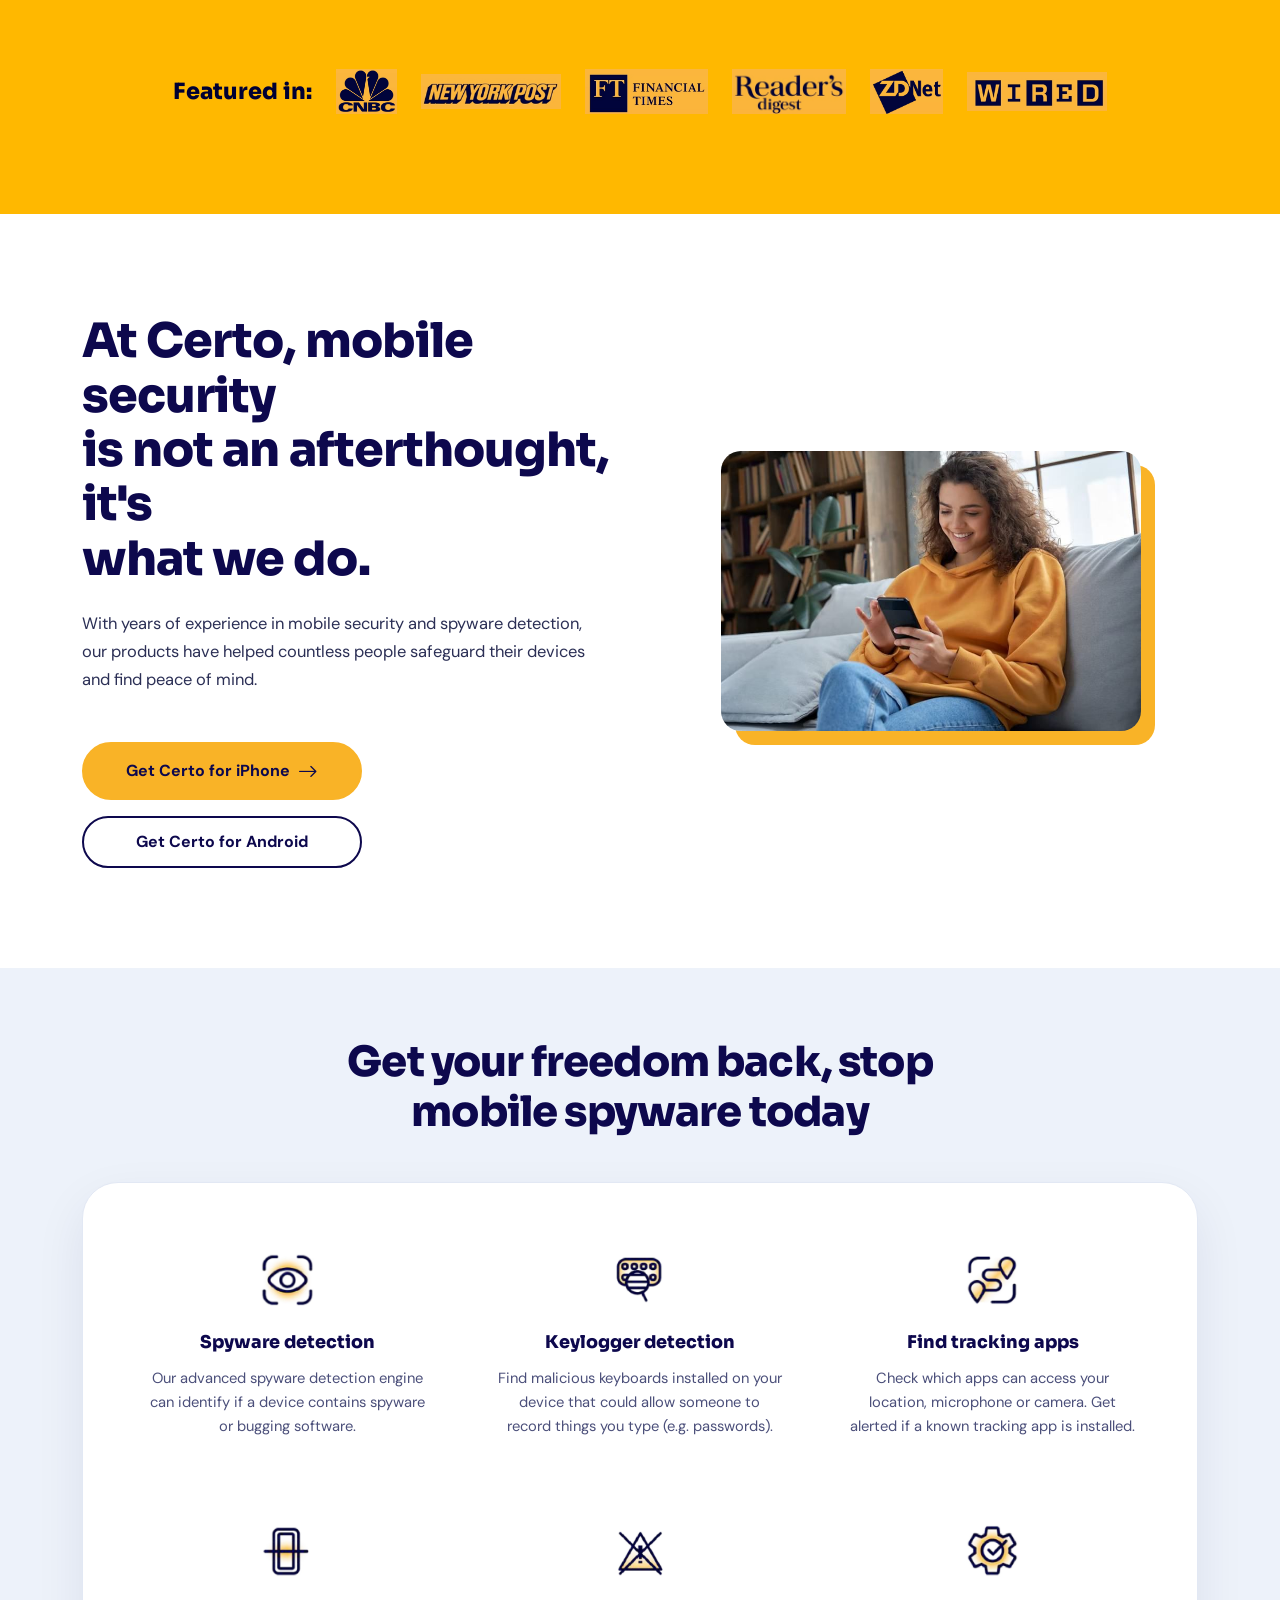
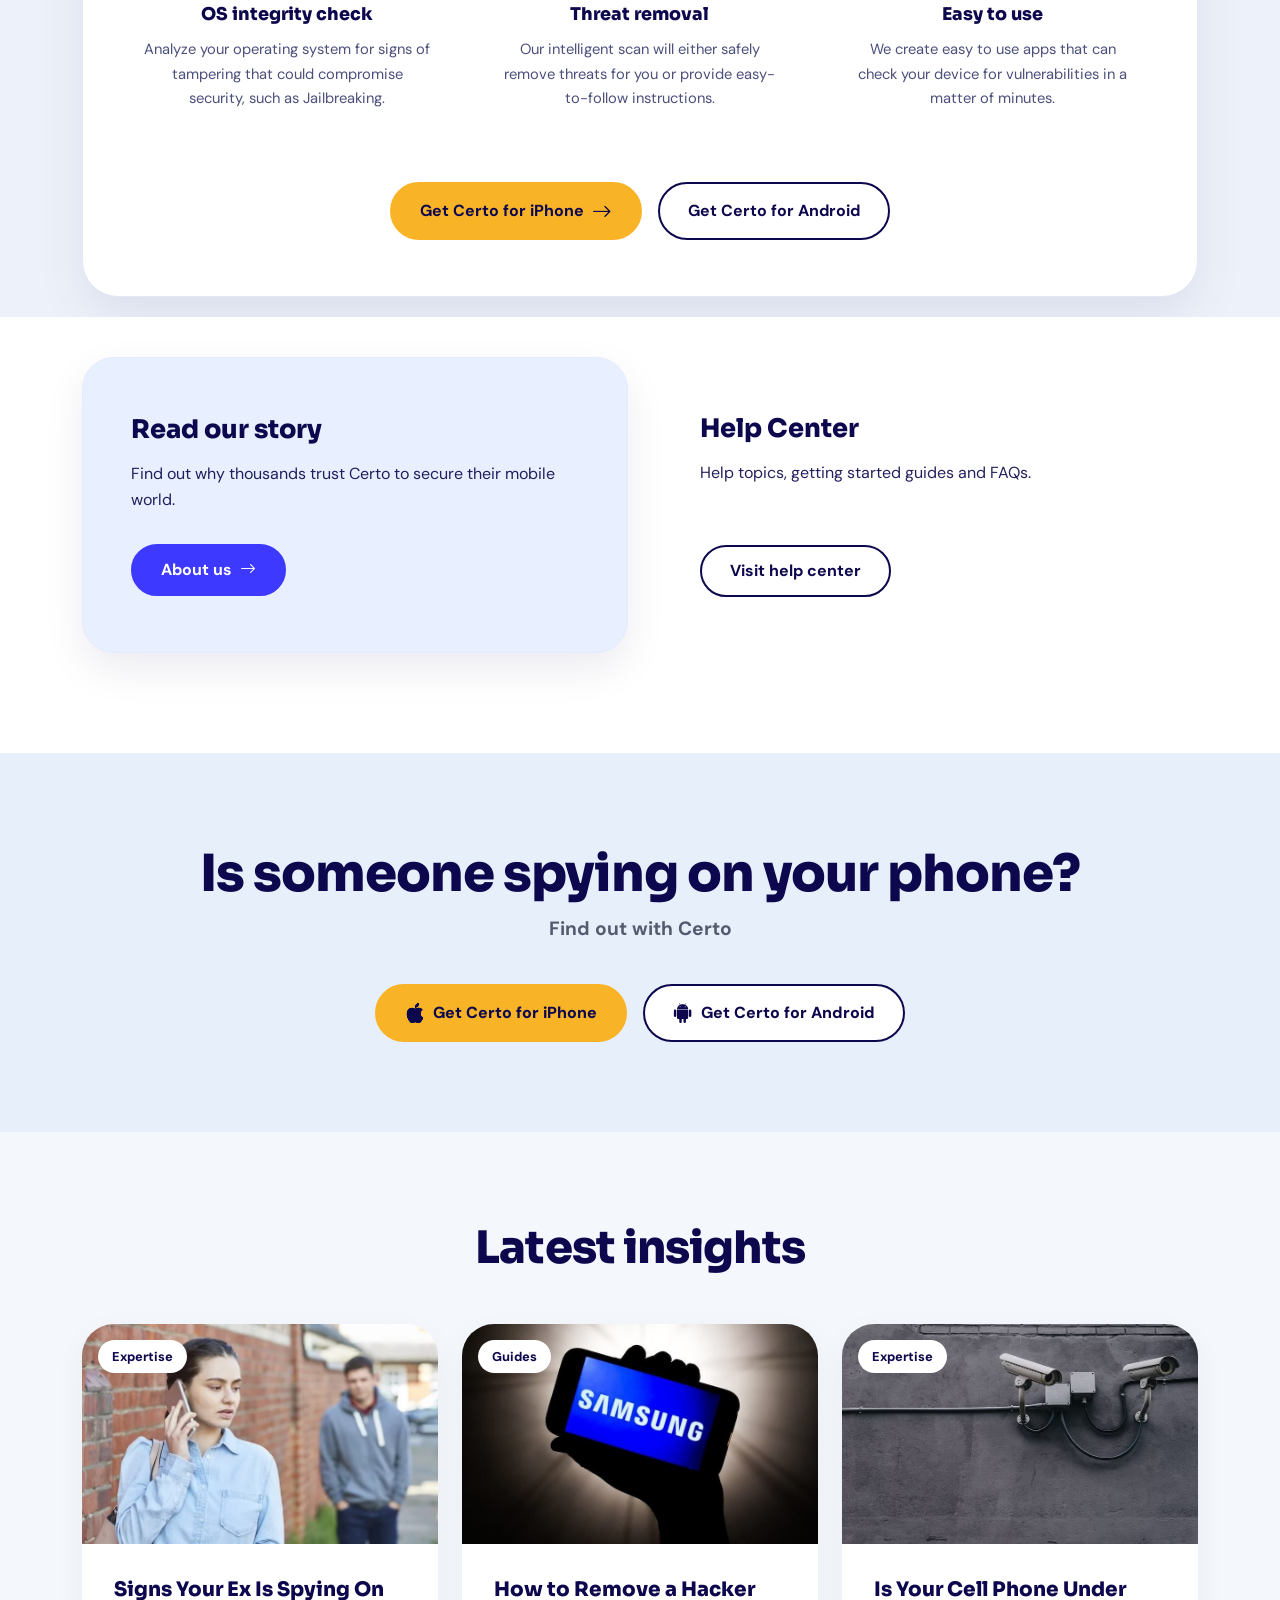
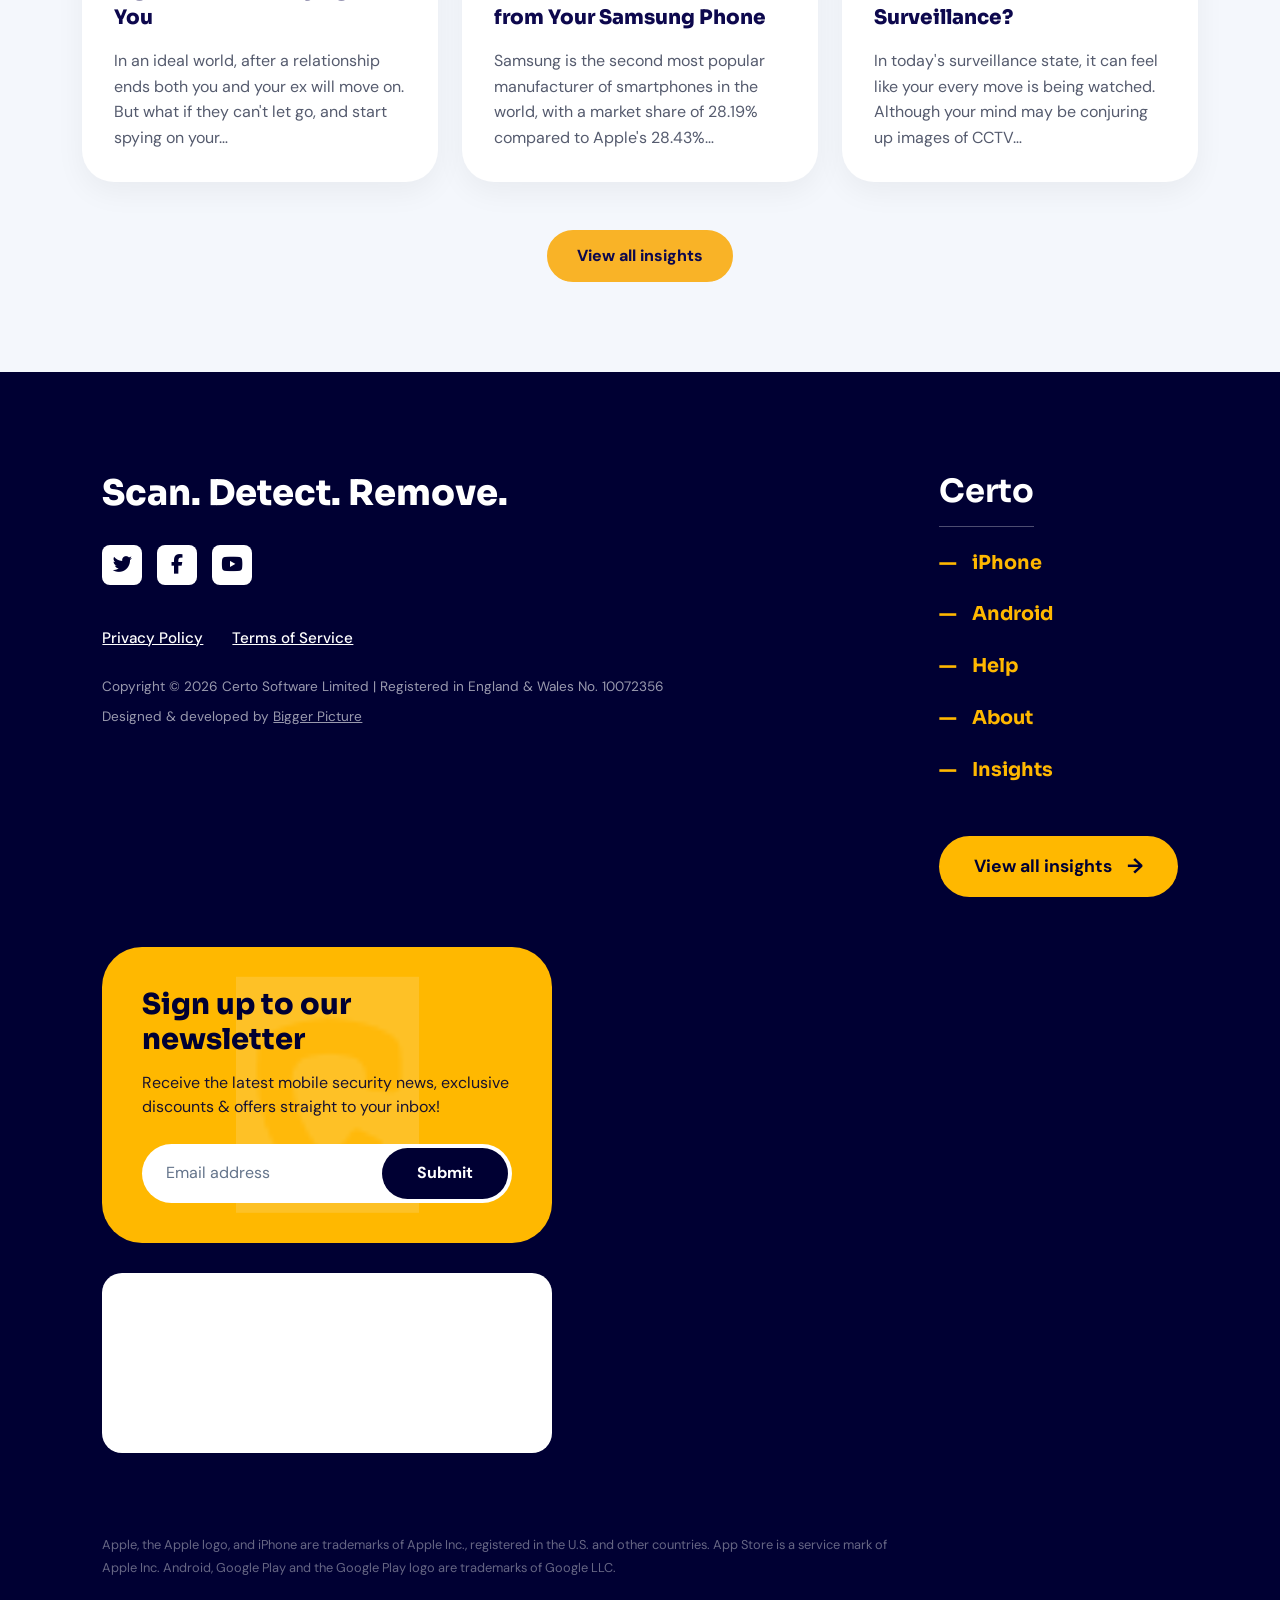
==== commit b00594bc: "Refactor hero section layout to use Bootstrap grid system for better responsiveness Co-authored-by: " ====
--- a/index.html
+++ b/index.html
@@ -72,33 +72,43 @@
          HERO SECTION START
     ============================================================ -->
     <section class="hero-container">
-      <!-- Left Side: Content -->
-      <div class="hero-content">
-        <h1 class="hero-title">Your mobile privacy<br>is our mission</h1>
-        <p class="hero-subtitle">
-          Think your phone has been hacked? Our trusted apps make it easy for you to scan, detect and remove threats from your iPhone and Android devices.
-        </p>
-        
-        <div class="hero-cta-group">
-          <a href="#" class="btn-pill btn-gold">
-            Get Certo for iPhone <span class="arrow">→</span>
-          </a>
-          <a href="#" class="btn-pill btn-outline">
-            Get Certo for Android
-          </a>
-        </div>
-      </div>
-
-      <!-- Right Side: Visual Frame -->
-      <div class="hero-visual-frame">
-        <div class="orange-tint-wrapper">
-          <!-- Background Image -->
-          <img src="assets/images/img138.jpg" alt="User Scene" class="bg-image">
-          
-          <!-- Floating Phone Mockup -->
-          <div class="phone-mockup">
-            <img src="assets/images/img126.jpg" alt="Certo Dashboard">
-          </div>
+      <div class="container">
+        <div class="row align-items-center">
+
+          <!-- Left Side: Content -->
+          <div class="col-12 col-lg-6">
+            <div class="hero-content">
+              <h1 class="hero-title">Your mobile privacy<br>is our mission</h1>
+              <p class="hero-subtitle">
+                Think your phone has been hacked? Our trusted apps make it easy for you to scan, detect and remove threats from your iPhone and Android devices.
+              </p>
+
+              <div class="hero-cta-group">
+                <a href="#" class="btn-pill btn-gold">
+                  Get Certo for iPhone <span class="arrow">→</span>
+                </a>
+                <a href="#" class="btn-pill btn-outline">
+                  Get Certo for Android
+                </a>
+              </div>
+            </div>
+          </div>
+
+          <!-- Right Side: Visual Frame -->
+          <div class="col-12 col-lg-6">
+            <div class="hero-visual-frame">
+              <div class="orange-tint-wrapper">
+                <!-- Background Image -->
+                <img src="assets/images/img138.jpg" alt="User Scene" class="bg-image">
+
+                <!-- Floating Phone Mockup -->
+                <div class="phone-mockup">
+                  <img src="assets/images/img126.jpg" alt="Certo Dashboard">
+                </div>
+              </div>
+            </div>
+          </div>
+
         </div>
       </div>
     </section>
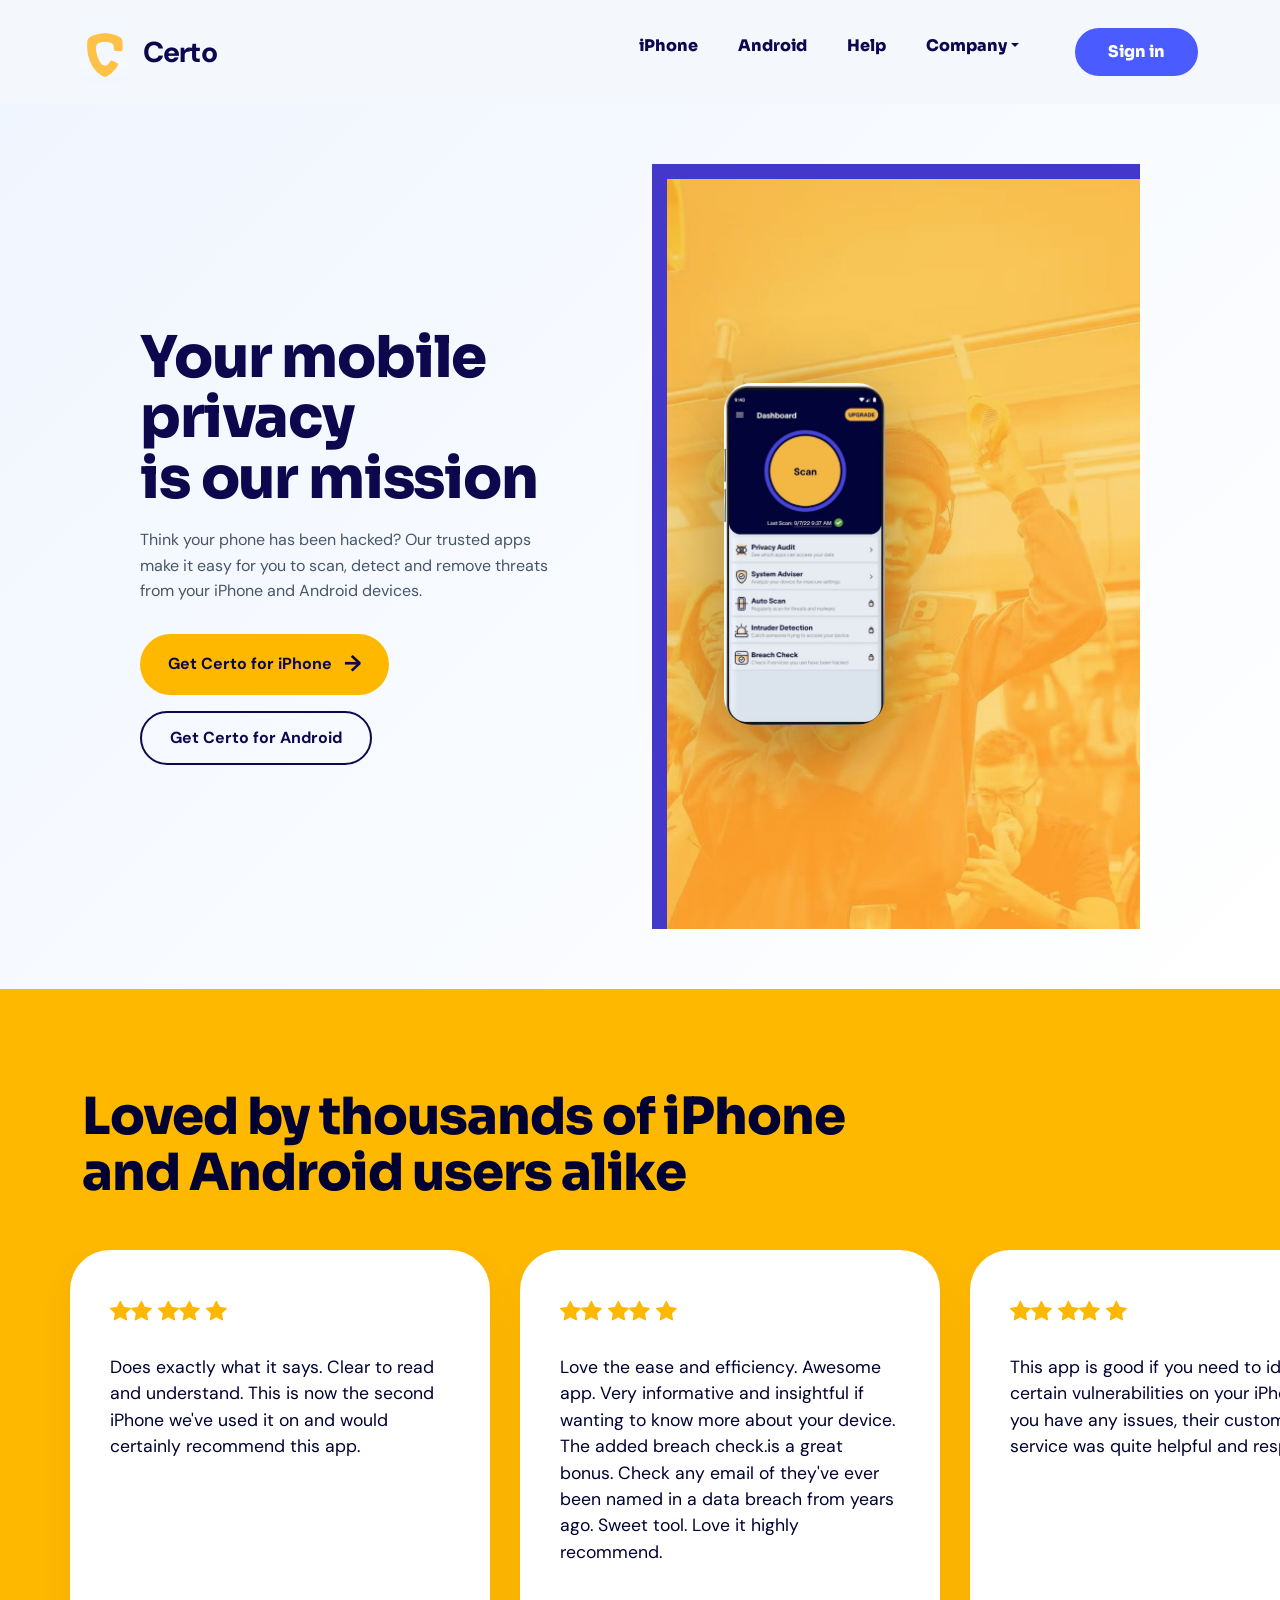
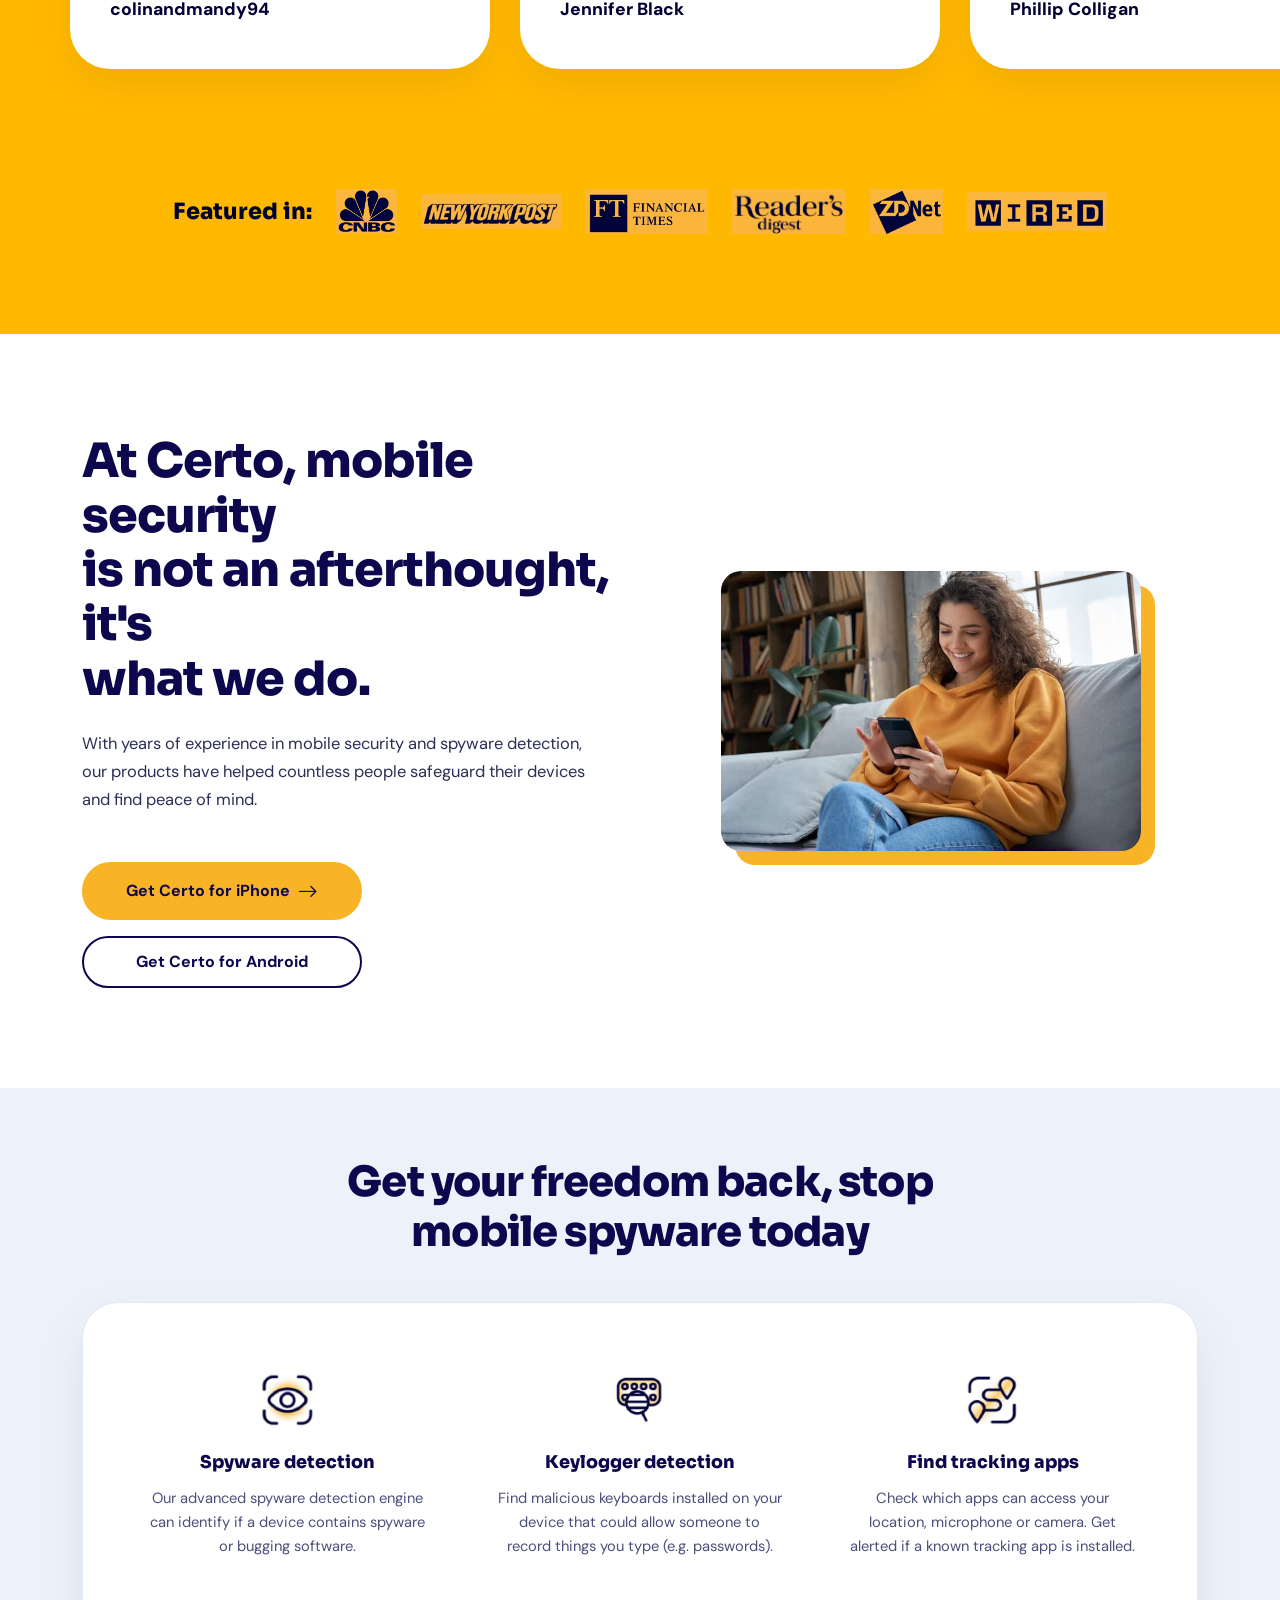
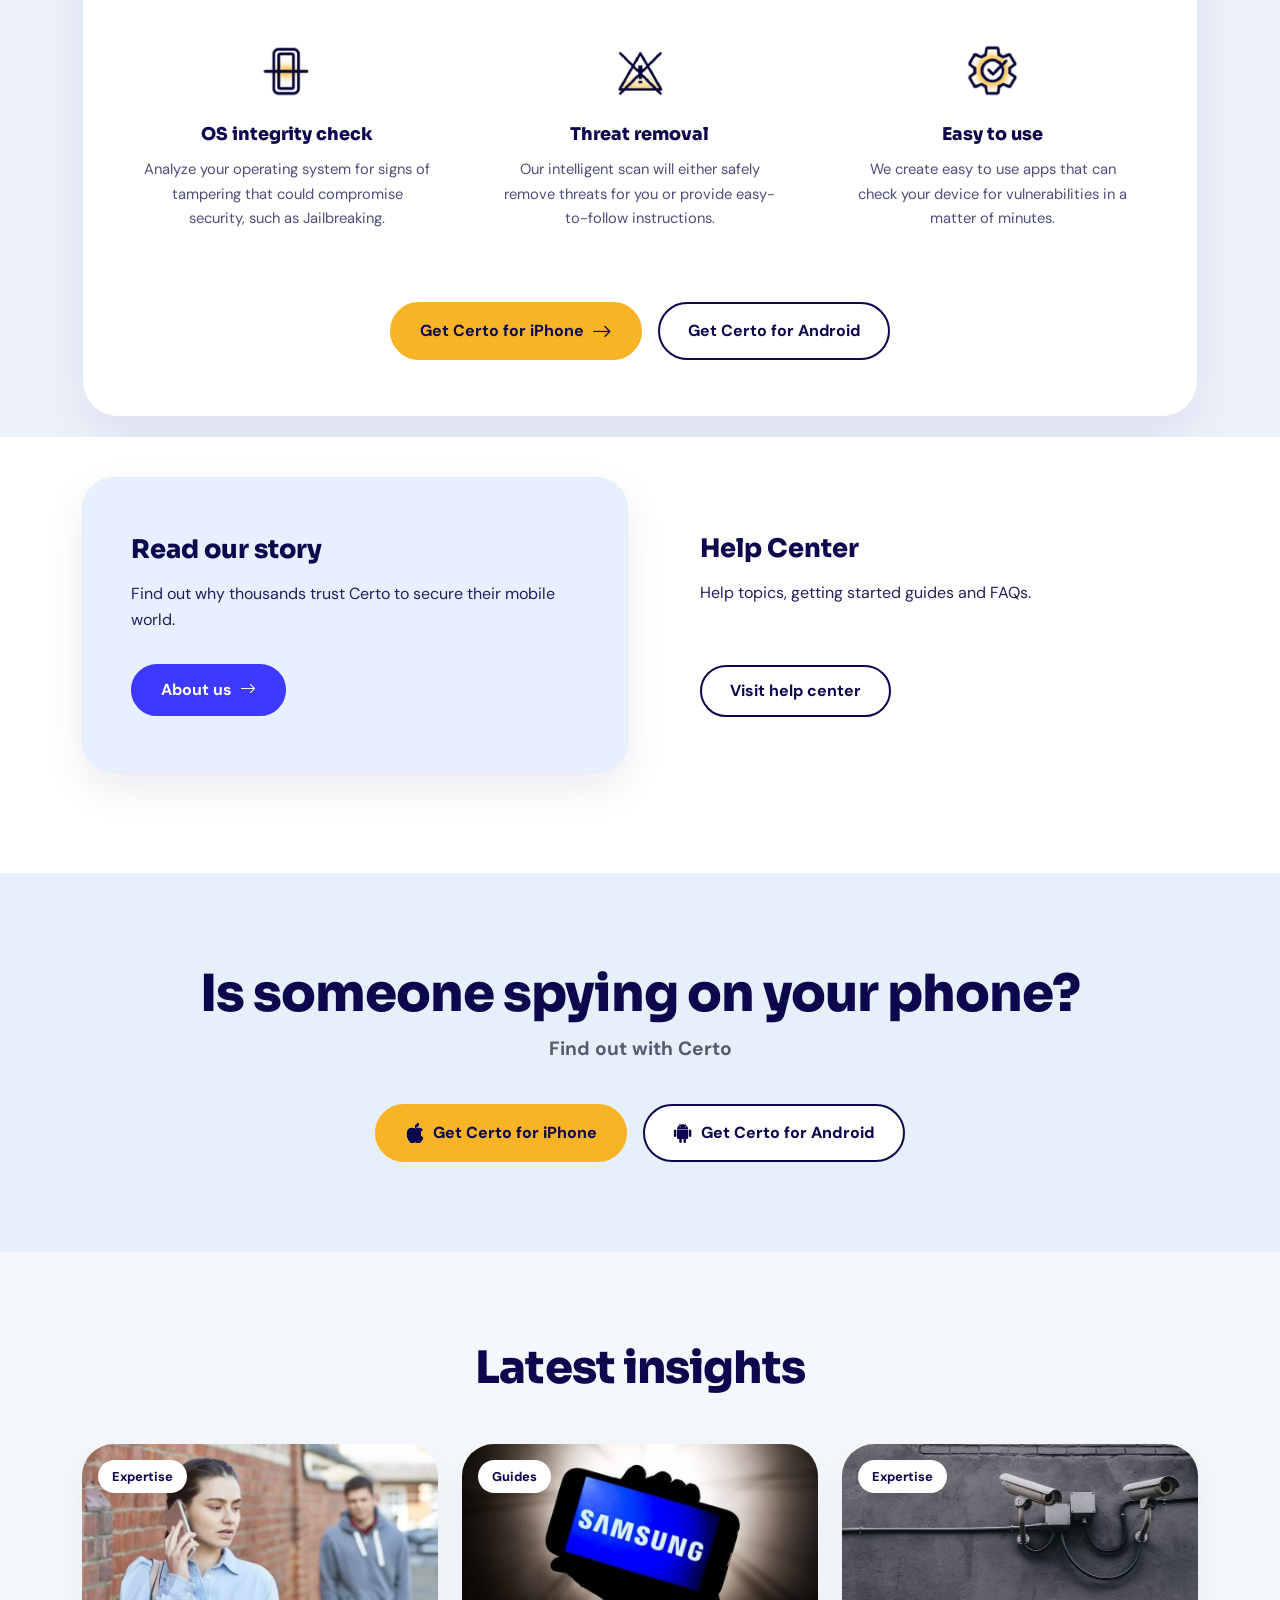
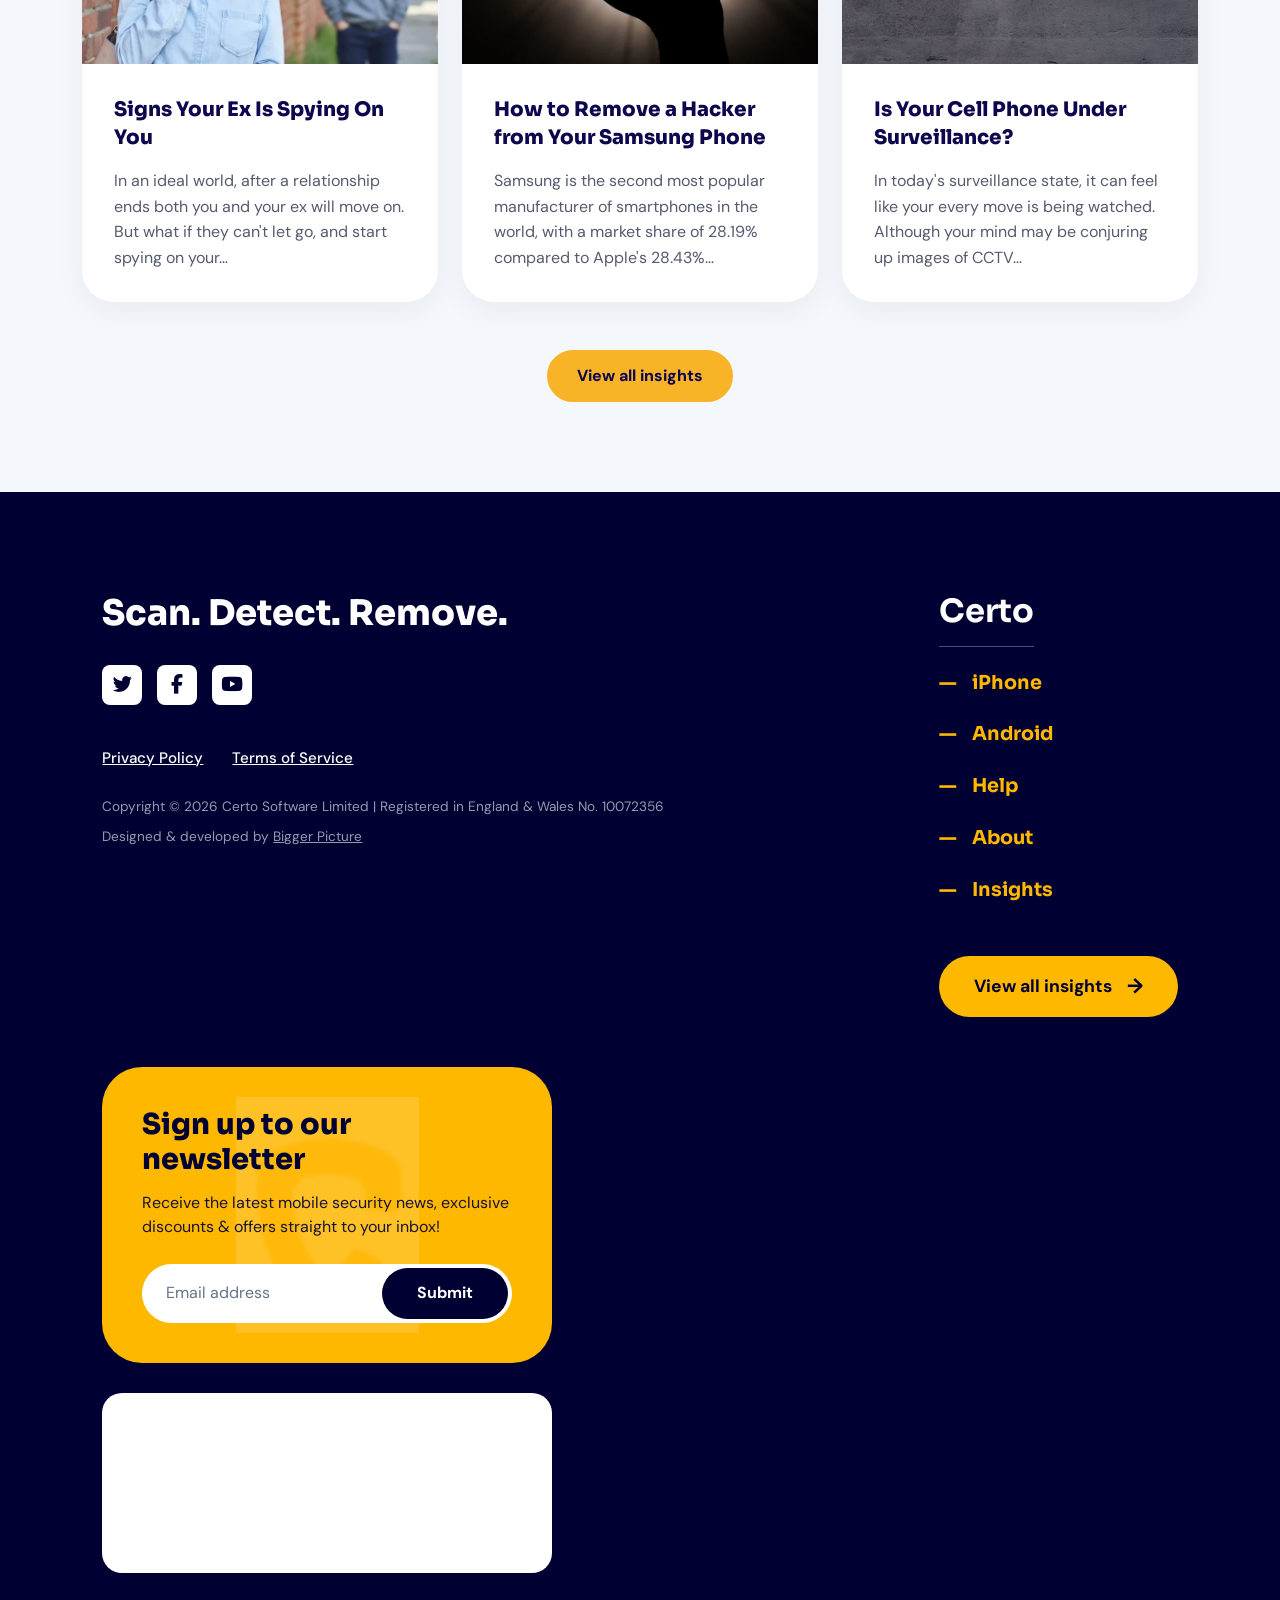
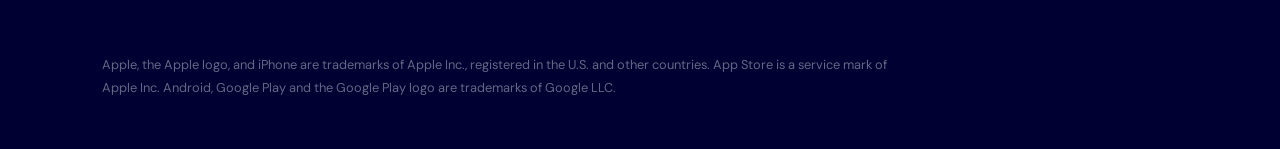
==== commit 86d7c552: "Refactor navbar to use offcanvas for improved mobile navigation experience Co-authored-by: Copilot <" ====
--- a/index.html
+++ b/index.html
@@ -39,25 +39,34 @@
           <span class="ms-2 brand-text">Certo</span>
         </a>
 
-        <button class="navbar-toggler" type="button" data-bs-toggle="collapse" data-bs-target="#mainNav"
-          aria-controls="mainNav" aria-expanded="false" aria-label="Toggle navigation">
+        <button class="navbar-toggler" type="button" data-bs-toggle="offcanvas" data-bs-target="#mainNav"
+          aria-controls="mainNav" aria-label="Toggle navigation">
           <span class="navbar-toggler-icon"></span>
         </button>
 
-        <div class="collapse navbar-collapse" id="mainNav">
-          <ul class="navbar-nav ms-auto mb-2 mb-lg-0 gap-lg-4">
-            <li class="nav-item"><a class="nav-link" href="#">iPhone</a></li>
-            <li class="nav-item"><a class="nav-link" href="#">Android</a></li>
-            <li class="nav-item"><a class="nav-link" href="#">Help</a></li>
-            <li class="nav-item dropdown">
-              <a class="nav-link dropdown-toggle" href="#" role="button" data-bs-toggle="dropdown">Company</a>
-              <ul class="dropdown-menu border-0 shadow-sm">
-                <li><a class="dropdown-item" href="#">About Us</a></li>
-                <li><a class="dropdown-item" href="#">Insights</a></li>
-              </ul>
-            </li>
-          </ul>
-          <a href="#" class="btn btn-sign-in ms-lg-5">Sign in</a>
+        <div class="offcanvas offcanvas-start offcanvas-lg" tabindex="-1" id="mainNav" aria-labelledby="mainNavLabel">
+          <div class="offcanvas-header d-lg-none">
+            <h5 class="offcanvas-title" id="mainNavLabel">Menu</h5>
+            <button type="button" class="btn-close text-reset" data-bs-dismiss="offcanvas" aria-label="Close"></button>
+          </div>
+          <div class="offcanvas-body">
+            <ul class="navbar-nav ms-auto mb-2 mb-lg-0 gap-lg-4">
+              <li class="nav-item"><a class="nav-link" href="#">iPhone</a></li>
+              <li class="nav-item"><a class="nav-link" href="#">Android</a></li>
+              <li class="nav-item"><a class="nav-link" href="#">Help</a></li>
+              <li class="nav-item dropdown">
+                <a class="nav-link dropdown-toggle" href="#" role="button" data-bs-toggle="dropdown">Company</a>
+                <ul class="dropdown-menu border-0 shadow-sm">
+                  <li><a class="dropdown-item" href="#">About Us</a></li>
+                  <li><a class="dropdown-item" href="#">Insights</a></li>
+                </ul>
+              </li>
+            </ul>
+
+            <div class="d-flex align-items-center ms-lg-5">
+              <a href="#" class="btn btn-sign-in">Sign in</a>
+            </div>
+          </div>
         </div>
 
       </div>
--- a/assets/css/style.css
+++ b/assets/css/style.css
@@ -329,56 +329,56 @@
    5. HERO SECTION
    ============================================================ */
 .hero-container {
-  display: flex;
+  display: block;
   align-items: center;
   background: linear-gradient(135deg, #f0f6ff 0%, #ffffff 100%);
   min-height: 85vh;
-  padding-left: 10%;
-  /* Creates the left-side breathing room for text */
+  padding: 60px 0;
   overflow: hidden;
   position: relative;
 }
 
 /* Text Section */
 .hero-content {
-  flex: 0 0 45%;
   padding-right: 40px;
   z-index: 5;
 }
 
 .hero-title {
   font-family: var(--font-heading);
-  font-size: 4.2rem;
+  font-size: 2.6rem;
   font-weight: 800;
   color: #0d084d;
   line-height: 1.05;
-  margin-bottom: 25px;
+  margin-bottom: 18px;
   letter-spacing: -0.02em;
 }
 
 .hero-subtitle {
   font-family: var(--font-body);
-  font-size: 1.3rem;
+  font-size: 1rem;
   color: #475569;
   line-height: 1.6;
-  margin-bottom: 45px;
-  max-width: 540px;
+  margin-bottom: 30px;
+  max-width: 600px;
 }
 
 /* Button Group */
 .hero-cta-group {
   display: flex;
-  gap: 25px;
+  gap: 16px;
+  flex-wrap: wrap;
+  justify-content: flex-start;
 }
 
 .btn-pill {
-  padding: 18px 40px;
+  padding: 12px 28px;
   border-radius: 50px;
   font-weight: 700;
   text-decoration: none;
-  font-size: 1.15rem;
+  font-size: 1rem;
   transition: all 0.3s ease;
-  display: flex;
+  display: inline-flex;
   align-items: center;
   gap: 12px;
 }
@@ -458,12 +458,11 @@
 .phone-mockup {
   position: absolute;
   top: 50%;
-  left: 12%;
-  /* Overlapping the border */
+  left: 10%;
   transform: translateY(-50%);
-  width: 32%;
+  width: 36%;
   z-index: 10;
-  filter: drop-shadow(0 30px 60px rgba(0, 0, 0, 0.45));
+  filter: drop-shadow(0 20px 40px rgba(0, 0, 0, 0.35));
   animation: floating 4s ease-in-out infinite;
 }
 
@@ -488,7 +487,8 @@
 }
 
 /* Mobile Responsiveness */
-@media (max-width: 1024px) {
+/* Tablet and below */
+@media (max-width: 768px) {
   .hero-container {
     flex-direction: column;
     padding: 60px 5%;
@@ -514,7 +514,51 @@
   }
 
   .hero-title {
-    font-size: 2.8rem;
+    font-size: 2.2rem;
+  }
+}
+
+/* Small mobile (360px) specific tweaks */
+@media (max-width: 360px) {
+  .hero-title {
+    font-size: 1.8rem;
+    line-height: 1.15;
+  }
+
+  .hero-subtitle {
+    font-size: 0.95rem;
+  }
+
+  .btn-pill {
+    padding: 10px 18px;
+    font-size: 0.95rem;
+  }
+
+  .phone-mockup {
+    width: 48%;
+    left: 26%;
+  }
+}
+
+/* Desktop large (1200px+) enhancements */
+@media (min-width: 1200px) {
+  .hero-container {
+    padding-left: 10%;
+    padding-right: 10%;
+    min-height: 85vh;
+  }
+
+  .hero-content {
+    padding-right: 60px;
+  }
+
+  .hero-title {
+    font-size: 3.6rem;
+  }
+
+  .phone-mockup {
+    width: 34%;
+    left: 12%;
   }
 }
 
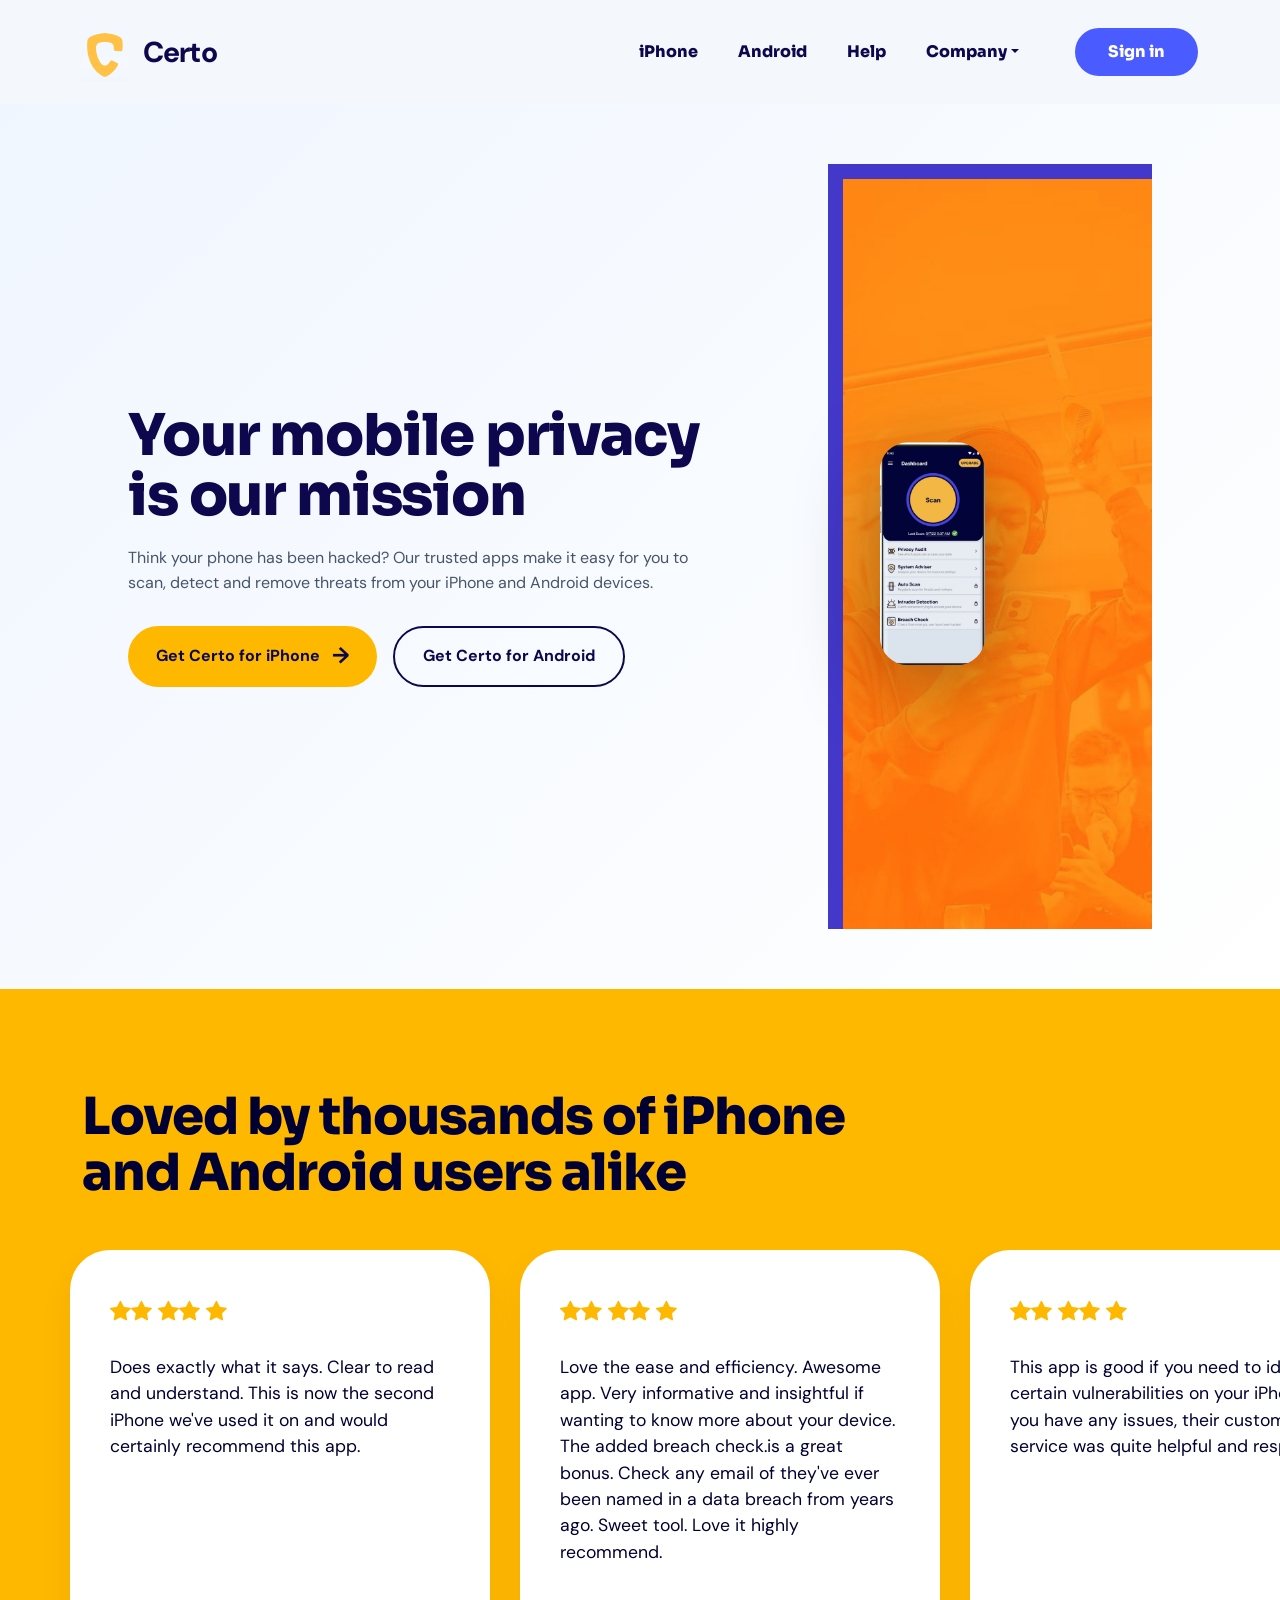
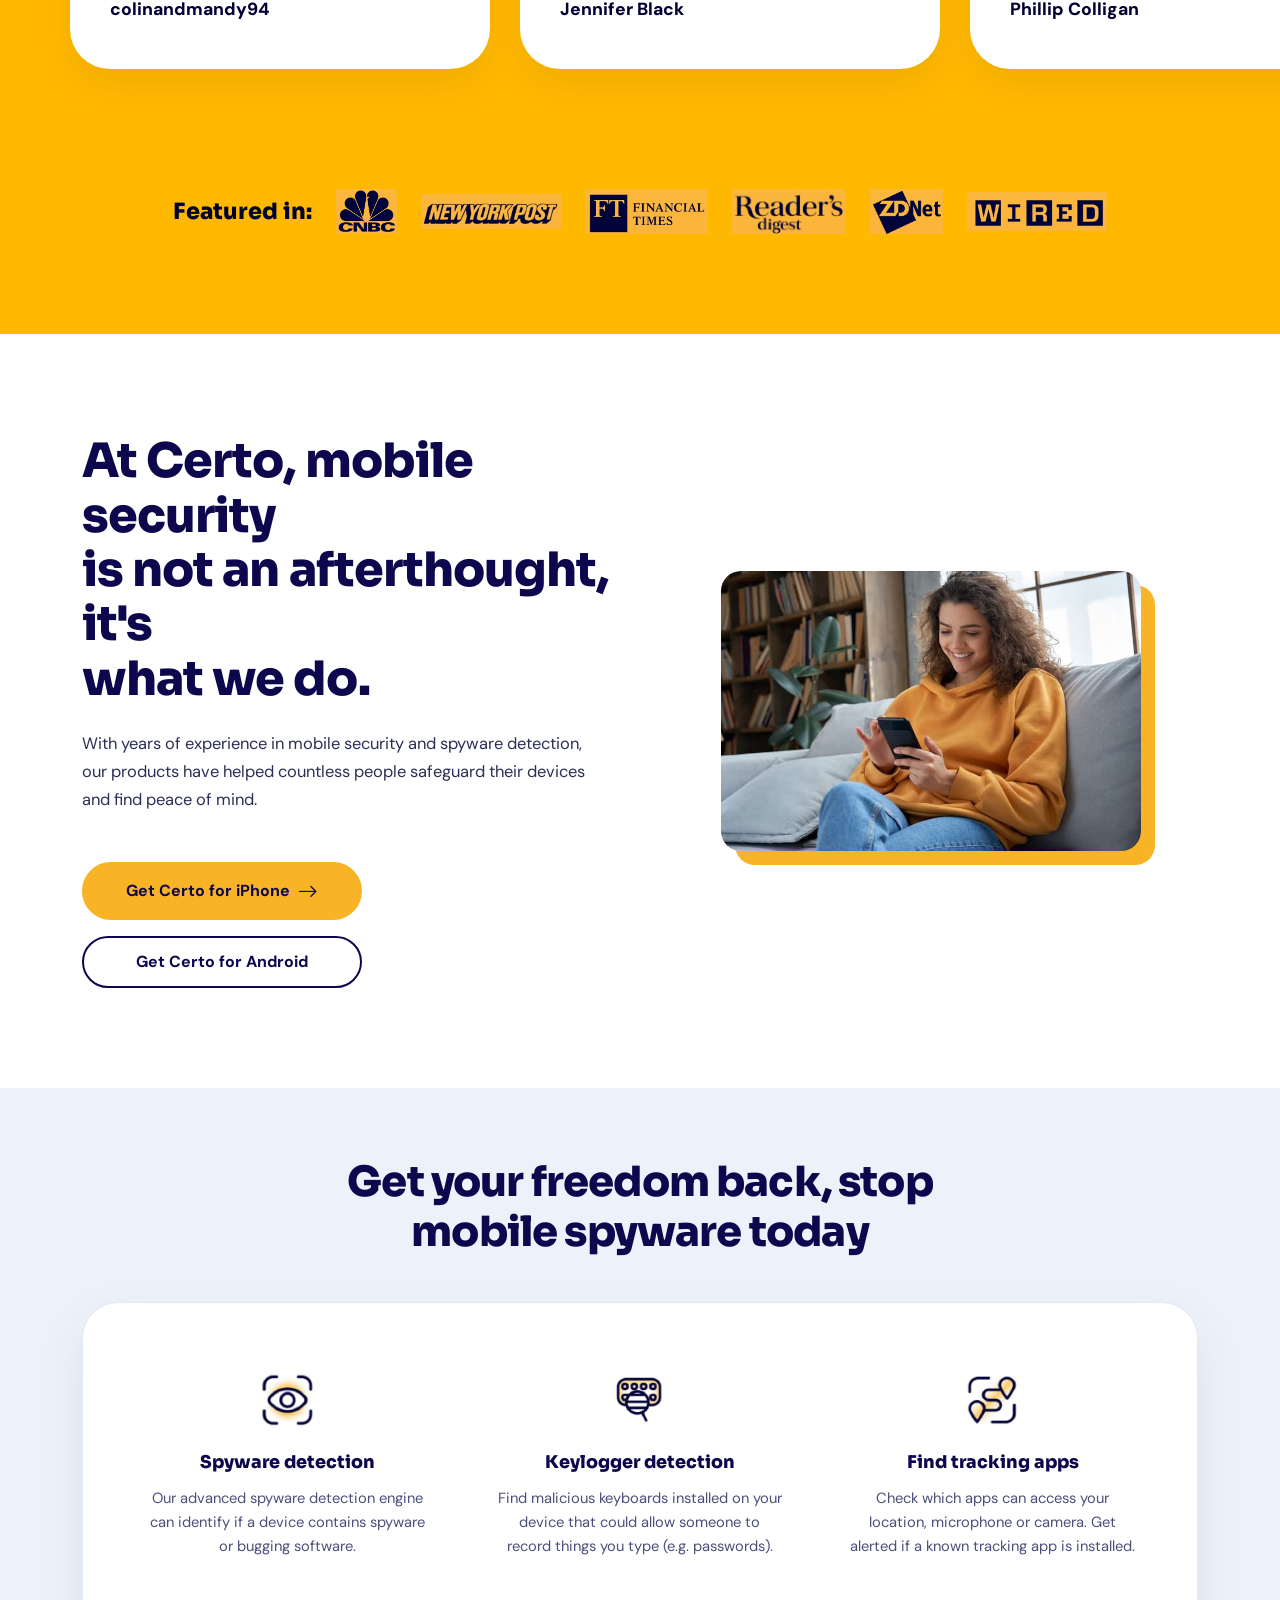
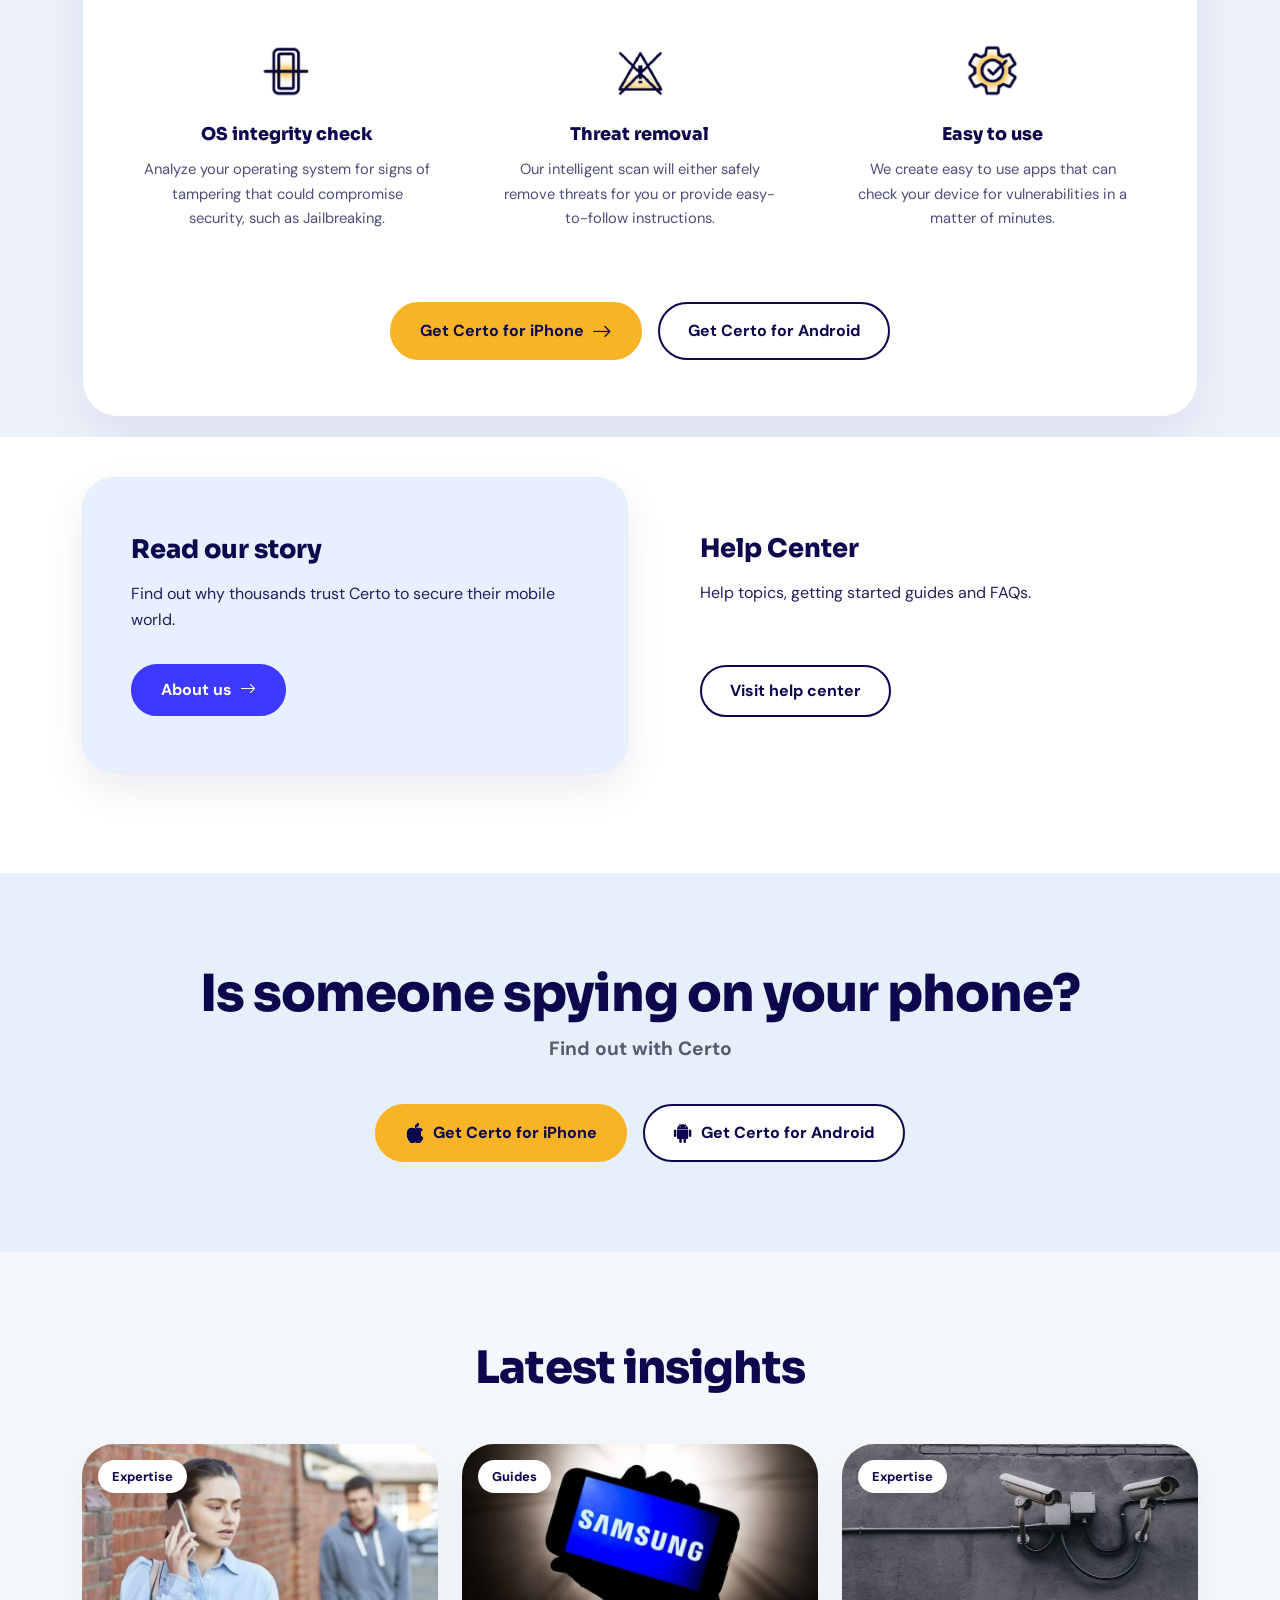
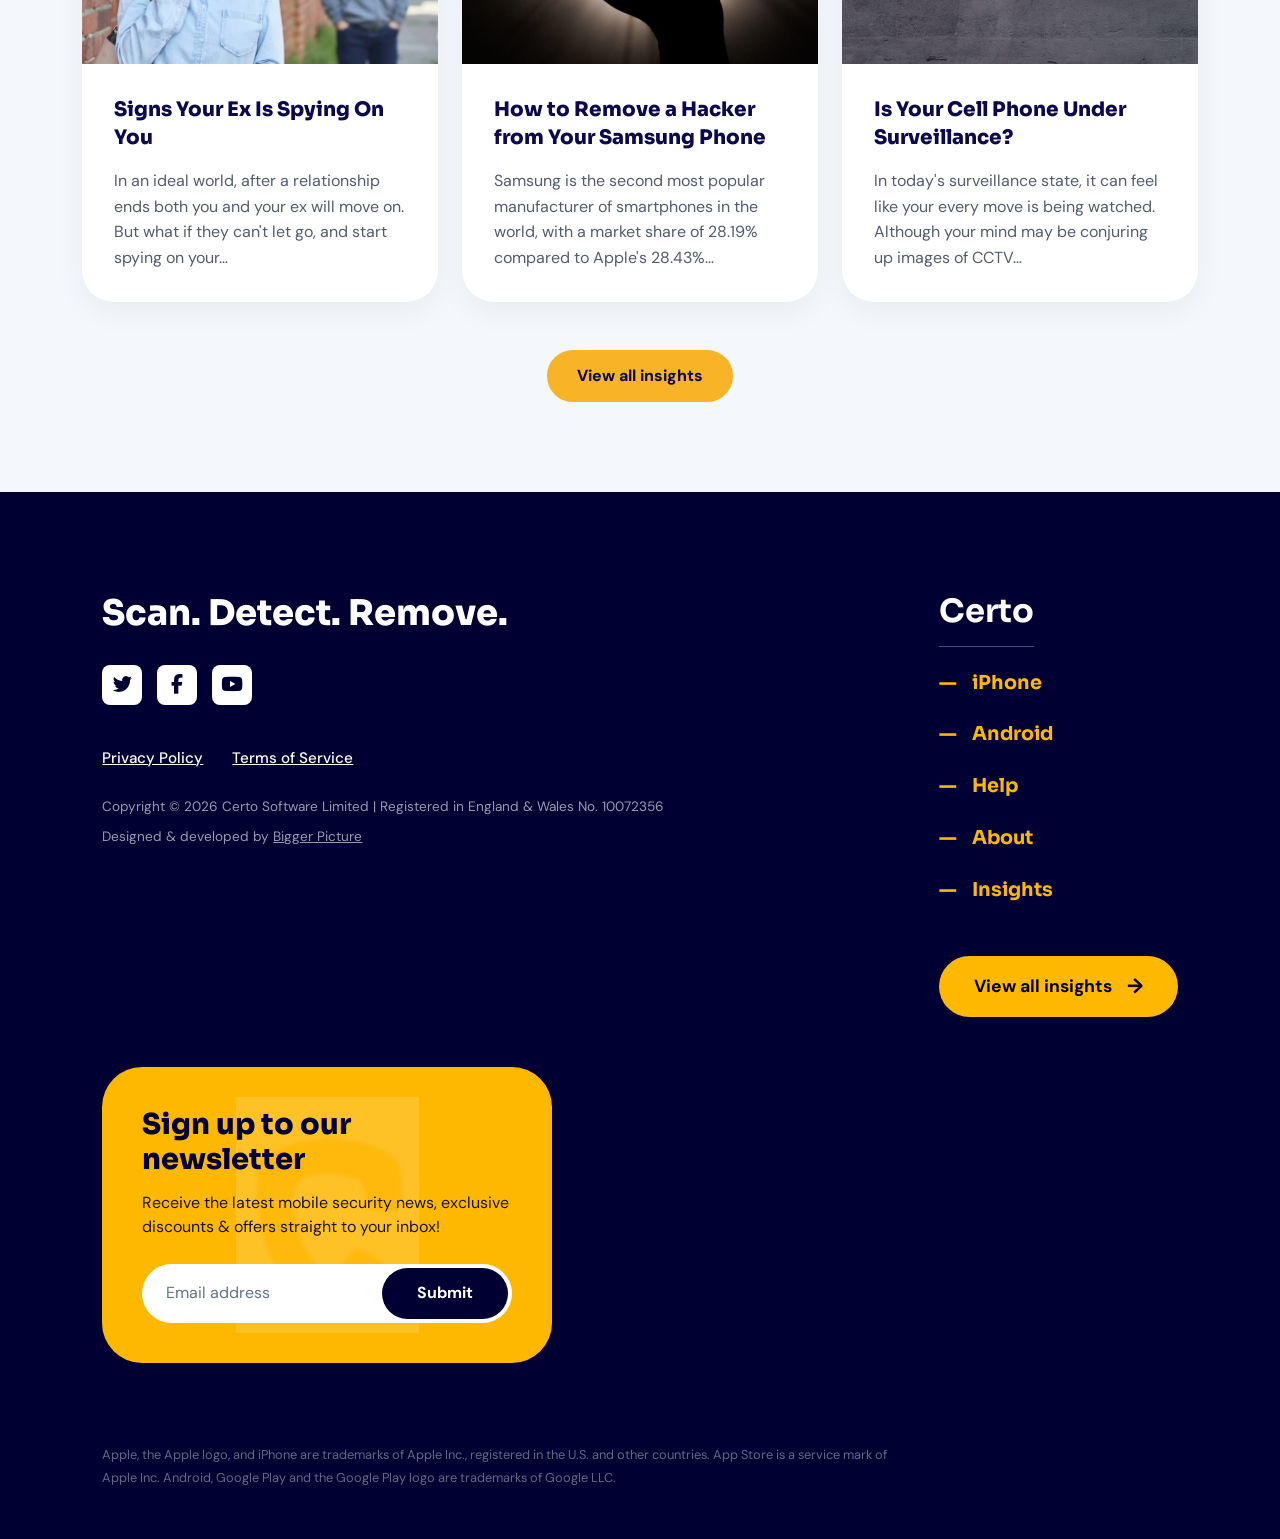
==== commit de9821a6: "Update README and HTML structure for improved clarity and responsiveness Co-authored-by: Copilot <co" ====
--- a/index.html
+++ b/index.html
@@ -12,7 +12,7 @@
   <link href="https://cdn.jsdelivr.net/npm/bootstrap-icons@1.11.3/font/bootstrap-icons.min.css" rel="stylesheet" />
   <!-- Google Fonts -->
   <link
-    href="https://fonts.googleapis.com/css2?family=DM+Sans:ital,opsz,wght@0,9..40,300;0,9..40,400;0,9..40,500;0,9..40,600;0,9..40,700;0,9..40,800;1,9..40,400&family=Sora:wght@400;600;700;800&family=Inter:wght@400;600;700;800&display=swap"
+    href="https://fonts.googleapis.com/css2?family=DM+Sans:ital,opsz,wght@0,9..40,300;0,9..40,400;0,9..40,500;0,9..40,600;0,9..40,700;0,9..40,800;1,9..40,400&family=Sora:wght@400;600;700;800&display=swap"
     rel="stylesheet" />
   <!-- Font Awesome -->
   <link rel="stylesheet" href="https://cdnjs.cloudflare.com/ajax/libs/font-awesome/6.4.2/css/all.min.css" />
@@ -39,34 +39,25 @@
           <span class="ms-2 brand-text">Certo</span>
         </a>
 
-        <button class="navbar-toggler" type="button" data-bs-toggle="offcanvas" data-bs-target="#mainNav"
-          aria-controls="mainNav" aria-label="Toggle navigation">
+        <button class="navbar-toggler" type="button" data-bs-toggle="collapse" data-bs-target="#mainNav"
+          aria-controls="mainNav" aria-expanded="false" aria-label="Toggle navigation">
           <span class="navbar-toggler-icon"></span>
         </button>
 
-        <div class="offcanvas offcanvas-start offcanvas-lg" tabindex="-1" id="mainNav" aria-labelledby="mainNavLabel">
-          <div class="offcanvas-header d-lg-none">
-            <h5 class="offcanvas-title" id="mainNavLabel">Menu</h5>
-            <button type="button" class="btn-close text-reset" data-bs-dismiss="offcanvas" aria-label="Close"></button>
-          </div>
-          <div class="offcanvas-body">
-            <ul class="navbar-nav ms-auto mb-2 mb-lg-0 gap-lg-4">
-              <li class="nav-item"><a class="nav-link" href="#">iPhone</a></li>
-              <li class="nav-item"><a class="nav-link" href="#">Android</a></li>
-              <li class="nav-item"><a class="nav-link" href="#">Help</a></li>
-              <li class="nav-item dropdown">
-                <a class="nav-link dropdown-toggle" href="#" role="button" data-bs-toggle="dropdown">Company</a>
-                <ul class="dropdown-menu border-0 shadow-sm">
-                  <li><a class="dropdown-item" href="#">About Us</a></li>
-                  <li><a class="dropdown-item" href="#">Insights</a></li>
-                </ul>
-              </li>
-            </ul>
-
-            <div class="d-flex align-items-center ms-lg-5">
-              <a href="#" class="btn btn-sign-in">Sign in</a>
-            </div>
-          </div>
+        <div class="collapse navbar-collapse" id="mainNav">
+          <ul class="navbar-nav ms-auto mb-2 mb-lg-0 gap-lg-4">
+            <li class="nav-item"><a class="nav-link" href="#">iPhone</a></li>
+            <li class="nav-item"><a class="nav-link" href="#">Android</a></li>
+            <li class="nav-item"><a class="nav-link" href="#">Help</a></li>
+            <li class="nav-item dropdown">
+              <a class="nav-link dropdown-toggle" href="#" role="button" data-bs-toggle="dropdown">Company</a>
+              <ul class="dropdown-menu border-0 shadow-sm">
+                <li><a class="dropdown-item" href="#">About Us</a></li>
+                <li><a class="dropdown-item" href="#">Insights</a></li>
+              </ul>
+            </li>
+          </ul>
+          <a href="#" class="btn btn-sign-in ms-lg-5">Sign in</a>
         </div>
 
       </div>
@@ -81,43 +72,33 @@
          HERO SECTION START
     ============================================================ -->
     <section class="hero-container">
-      <div class="container">
-        <div class="row align-items-center">
-
-          <!-- Left Side: Content -->
-          <div class="col-12 col-lg-6">
-            <div class="hero-content">
-              <h1 class="hero-title">Your mobile privacy<br>is our mission</h1>
-              <p class="hero-subtitle">
-                Think your phone has been hacked? Our trusted apps make it easy for you to scan, detect and remove threats from your iPhone and Android devices.
-              </p>
-
-              <div class="hero-cta-group">
-                <a href="#" class="btn-pill btn-gold">
-                  Get Certo for iPhone <span class="arrow">→</span>
-                </a>
-                <a href="#" class="btn-pill btn-outline">
-                  Get Certo for Android
-                </a>
-              </div>
-            </div>
-          </div>
-
-          <!-- Right Side: Visual Frame -->
-          <div class="col-12 col-lg-6">
-            <div class="hero-visual-frame">
-              <div class="orange-tint-wrapper">
-                <!-- Background Image -->
-                <img src="assets/images/img138.jpg" alt="User Scene" class="bg-image">
-
-                <!-- Floating Phone Mockup -->
-                <div class="phone-mockup">
-                  <img src="assets/images/img126.jpg" alt="Certo Dashboard">
-                </div>
-              </div>
-            </div>
-          </div>
-
+      <!-- Left Side: Content -->
+      <div class="hero-content">
+        <h1 class="hero-title">Your mobile privacy<br>is our mission</h1>
+        <p class="hero-subtitle">
+          Think your phone has been hacked? Our trusted apps make it easy for you to scan, detect and remove threats from your iPhone and Android devices.
+        </p>
+        
+        <div class="hero-cta-group">
+          <a href="#" class="btn-pill btn-gold">
+            Get Certo for iPhone <span class="arrow">→</span>
+          </a>
+          <a href="#" class="btn-pill btn-outline">
+            Get Certo for Android
+          </a>
+        </div>
+      </div>
+
+      <!-- Right Side: Visual Frame -->
+      <div class="hero-visual-frame">
+        <div class="orange-tint-wrapper">
+          <!-- Background Image -->
+          <img src="assets/images/img138.jpg" alt="User Scene" class="bg-image">
+          
+          <!-- Floating Phone Mockup -->
+          <div class="phone-mockup">
+            <img src="assets/images/img126.jpg" alt="Certo Dashboard">
+          </div>
         </div>
       </div>
     </section>
@@ -128,7 +109,7 @@
          REVIEWS & FEATURED IN SECTION START
     ============================================================ -->
     <div class="bg-gold-wrapper">
-      <section class="reviews-section">
+      <section id="reviews" class="reviews-section">
         <div class="container">
           <h2 class="section-title mb-5">
             Loved by thousands of iPhone<br>and Android users alike
@@ -496,9 +477,9 @@
         <div class="footer-left">
           <h2 class="brand-statement">Scan. Detect. Remove.</h2>
           <div class="social-icons">
-            <a href="#"><i class="fab fa-twitter"></i></a>
-            <a href="#"><i class="fab fa-facebook-f"></i></a>
-            <a href="#"><i class="fab fa-youtube"></i></a>
+            <a href="#" aria-label="Twitter"><i class="fab fa-twitter"></i></a>
+            <a href="#" aria-label="Facebook"><i class="fab fa-facebook-f"></i></a>
+            <a href="#" aria-label="YouTube"><i class="fab fa-youtube"></i></a>
           </div>
           <div class="footer-legal">
             <a href="#">Privacy Policy</a>
@@ -521,7 +502,7 @@
             <li><a href="#">Insights</a></li>
           </ul>
           <a href="#reviews" class="btn-insights-pill">
-            <span data-i18n="navReviews">View all insights</span>
+            <span>View all insights</span>
             <span class="btn-arrow">→</span>
           </a>
         </div>
@@ -529,7 +510,7 @@
         <!-- Right Column -->
         <div class="footer-right">
           <div class="newsletter-box">
-            <h3 data-i18n="exitTitle">Sign up to our newsletter</h3>
+            <h3>Sign up to our newsletter</h3>
             <p>Receive the latest mobile security news, exclusive discounts & offers straight to your inbox!</p>
             
             <form class="newsletter-input-group">
@@ -537,7 +518,6 @@
               <button type="submit" class="btn-submit">Submit</button>
             </form>
           </div>
-          <div class="extra-box"></div>
         </div>
       </div>
 
--- a/assets/css/style.css
+++ b/assets/css/style.css
@@ -9,17 +9,12 @@
 :root {
   /* Brand Colors */
   --color-gold: #F9B327;
-  /* Updated to match reference image */
   --color-gold-dark: #E2A822;
   --color-blue: #4A5BFF;
-  /* Updated to match Figma */
   --color-blue-dark: #3F4EE6;
   --color-dark: #0d084d;
-  /* Updated to match Figma */
-  --color-dark-alt: #16213E;
   --color-body-bg: #FFFFFF;
   --color-section-bg: #F4F7FC;
-  --color-features-bg: #EEF3F9;
   --color-cta-bg: #E7EFFB;
 
   /* Text */
@@ -37,16 +32,9 @@
   --radius-xl: 32px;
   --radius-pill: 100px;
 
-  /* Spacing */
-  --section-py: 80px;
-
   /* Typography */
   --font-heading: 'Sora', sans-serif;
   --font-body: 'DM Sans', sans-serif;
-
-  /* Shadows */
-  --shadow-card: 0 4px 24px rgba(6, 11, 39, 0.08);
-  --shadow-card-hover: 0 8px 36px rgba(6, 11, 39, 0.14);
 }
 
 /* ============================================================
@@ -113,22 +101,11 @@
   justify-content: center;
 }
 
-.btn-sm {
-  padding: 0.5rem 1.25rem;
-  font-size: 0.85rem;
-}
-
 .brand-text {
-  /* Use 800 or 900 for that thick, heavy look in the image */
   font-weight: 800;
   font-size: 1.8rem;
   color: #0d084d;
-  /* Dark navy color from image_5d249e.png */
-
-  /* Tighten letter spacing slightly to match the compact brand look */
   letter-spacing: -0.03em;
-
-  /* Ensure it aligns perfectly with the shield icon */
   line-height: 1;
 }
 
@@ -178,36 +155,6 @@
   transform: translateY(-2px);
 }
 
-/* White */
-.btn-certo-white {
-  background-color: #fff;
-  color: var(--color-blue);
-  border: 2px solid #fff;
-}
-
-.btn-certo-white:hover,
-.btn-certo-white:focus {
-  background-color: transparent;
-  color: #fff;
-  border-color: #fff;
-  transform: translateY(-2px);
-}
-
-/* Blue */
-.btn-certo-blue {
-  background-color: var(--color-blue);
-  color: var(--color-text-white);
-  border: 2px solid var(--color-blue);
-}
-
-.btn-certo-blue:hover,
-.btn-certo-blue:focus {
-  background-color: var(--color-blue-dark);
-  border-color: var(--color-blue-dark);
-  color: var(--color-text-white);
-  transform: translateY(-2px);
-}
-
 /* Purple */
 .btn-certo-purple {
   background-color: var(--color-purple);
@@ -223,20 +170,6 @@
   transform: translateY(-2px);
 }
 
-/* Outline Light */
-.btn-certo-outline-light {
-  background-color: transparent;
-  color: var(--color-text-white);
-  border: 2px solid #fff;
-}
-
-.btn-certo-outline-light:hover,
-.btn-certo-outline-light:focus {
-  background-color: #fff;
-  color: var(--color-text-primary);
-  transform: translateY(-2px);
-}
-
 /* ============================================================
    4. NAVBAR
    ============================================================ */
@@ -252,29 +185,6 @@
   color: var(--color-dark) !important;
 }
 
-.logo-icon {
-  display: inline-flex;
-  align-items: center;
-  justify-content: center;
-  width: 36px;
-  height: 36px;
-  background-color: var(--color-gold);
-  color: var(--color-dark);
-  font-family: var(--font-heading);
-  font-weight: 800;
-  font-size: 1.1rem;
-  border-radius: 8px;
-}
-
-.logo-text {
-  font-family: var(--font-heading);
-  font-weight: 800;
-  font-size: 1.7rem;
-  color: var(--color-dark);
-  letter-spacing: -0.03em;
-  line-height: 1;
-}
-
 .certo-navbar .nav-link {
   font-family: var(--font-heading);
   font-weight: 800;
@@ -305,37 +215,16 @@
 /* ============================================================
    5. HERO SECTION
    ============================================================ */
-.hero-section {
-  background: #F4F7FC;
-  position: relative;
-  overflow: hidden;
-  padding: 0;
-  min-height: 680px;
-}
-
-/* subtle left light fade */
-.hero-section::before {
-  content: '';
-  position: absolute;
-  top: -20%;
-  left: -10%;
-  width: 60%;
-  height: 140%;
-  background: radial-gradient(circle, rgba(255, 255, 255, 0.9) 0%, rgba(244, 247, 252, 0) 70%);
-  z-index: 0;
-}
-
-/* ============================================================
-   5. HERO SECTION
-   ============================================================ */
 .hero-container {
-  display: block;
+  display: flex;
   align-items: center;
+  justify-content: space-between;
   background: linear-gradient(135deg, #f0f6ff 0%, #ffffff 100%);
   min-height: 85vh;
-  padding: 60px 0;
+  padding: 60px 8%;
   overflow: hidden;
   position: relative;
+  gap: 40px;
 }
 
 /* Text Section */
@@ -439,8 +328,7 @@
 
 .orange-tint-wrapper {
   position: relative;
-  background-color: hsl((255, 179, 62));
-  /* Base orange color */
+  background-color: #ffb33e;
   line-height: 0;
   width: 100%;
 }
@@ -449,7 +337,6 @@
   width: 100%;
   height: 100%;
   object-fit: cover;
-  /* This creates the monochromatic effect */
   mix-blend-mode: multiply;
   opacity: 0.9;
 }
@@ -486,8 +373,6 @@
   }
 }
 
-/* Mobile Responsiveness */
-/* Tablet and below */
 @media (max-width: 768px) {
   .hero-container {
     flex-direction: column;
@@ -516,6 +401,7 @@
   .hero-title {
     font-size: 2.2rem;
   }
+
 }
 
 /* Small mobile (360px) specific tweaks */
@@ -1159,13 +1045,6 @@
   background-color: #0a1f44;
 }
 
-.extra-box {
-  background: white;
-  height: 180px;
-  border-radius: 20px;
-  margin-top: 30px;
-}
-
 .footer-center {
   display: flex;
   flex-direction: column;
@@ -1251,16 +1130,7 @@
   max-width: 800px;
 }
 
-/* Responsive utilities */
 @media (max-width: 991.98px) {
-  .hero-right-col {
-    display: none;
-  }
-
-  .hero-section {
-    min-height: auto;
-  }
-
   .features-heading {
     margin-bottom: 2rem;
   }
@@ -1275,18 +1145,6 @@
 }
 
 @media (max-width: 575.98px) {
-  .hero-section {
-    padding-bottom: 260px;
-  }
-
-  .hero-right-bg {
-    height: 220px;
-  }
-
-  .hero-phone-ui {
-    display: none;
-  }
-
   .hero-title {
     font-size: 2.1rem;
   }
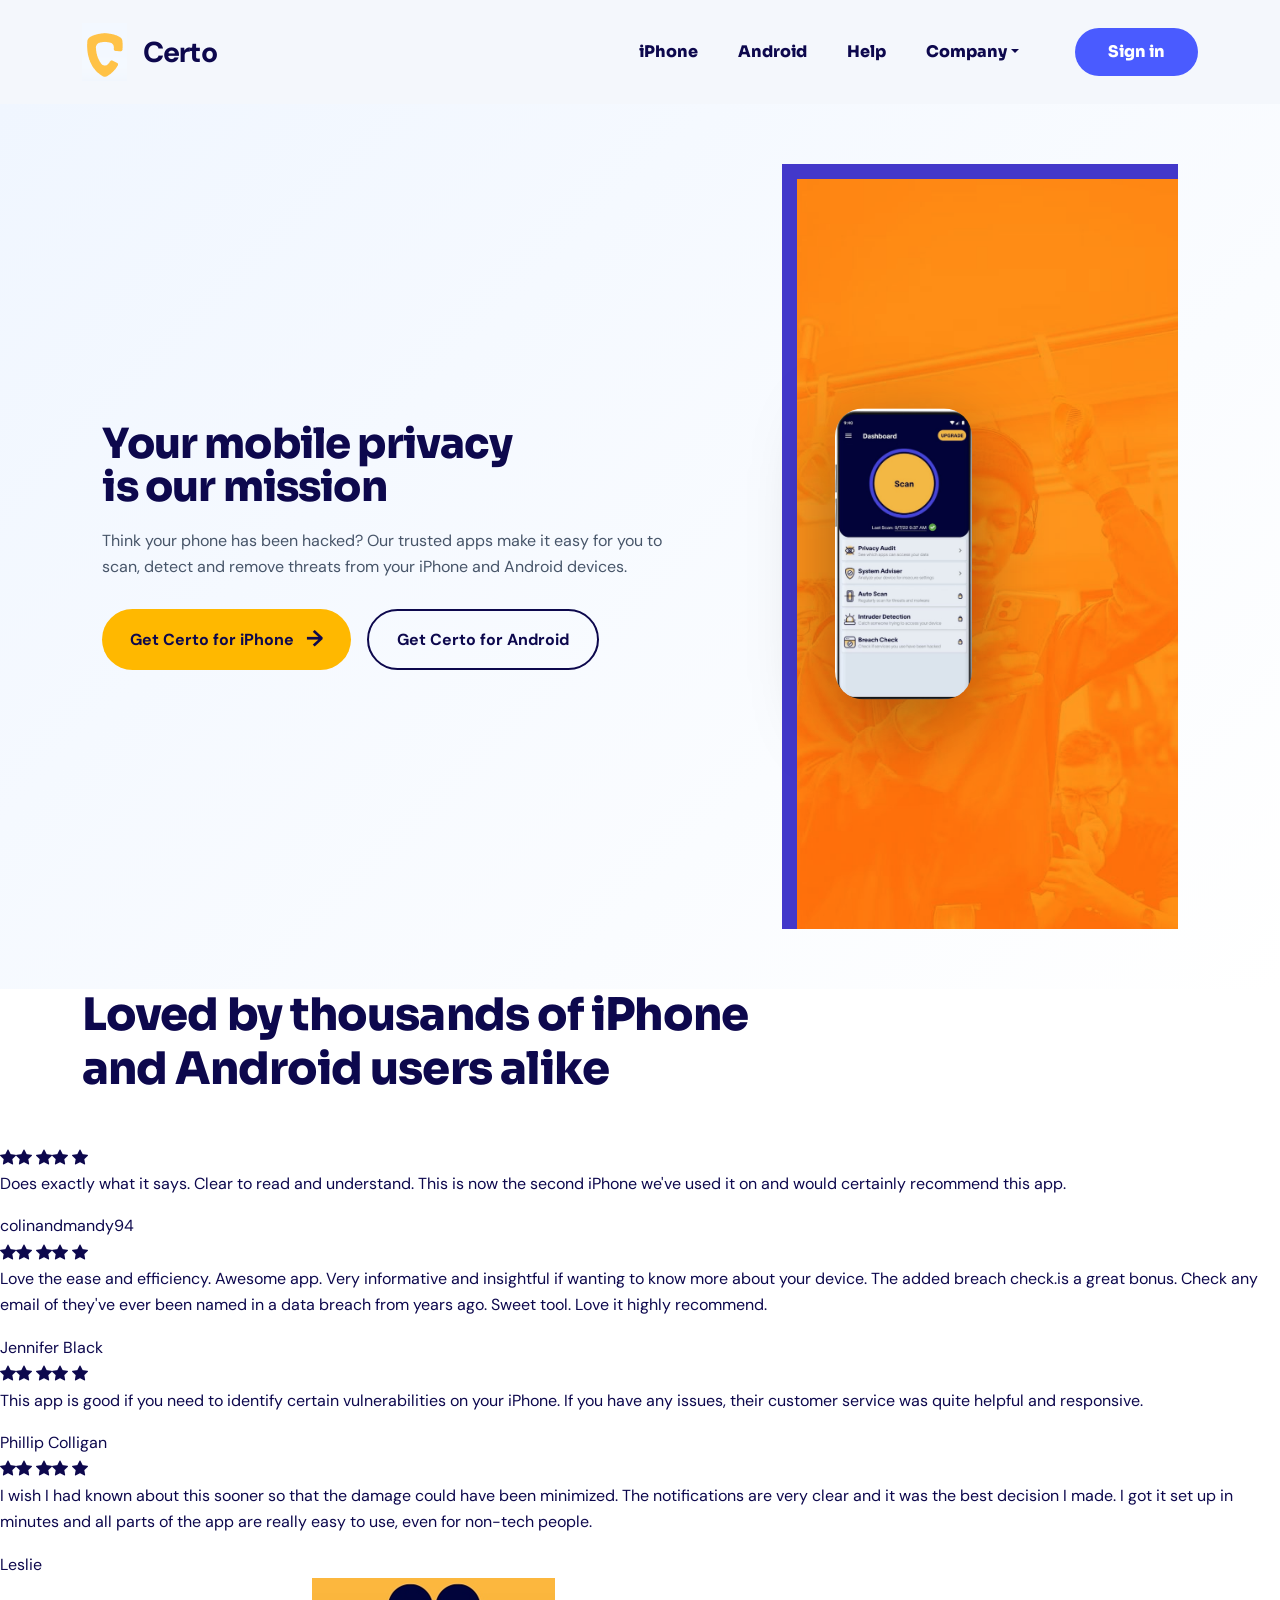
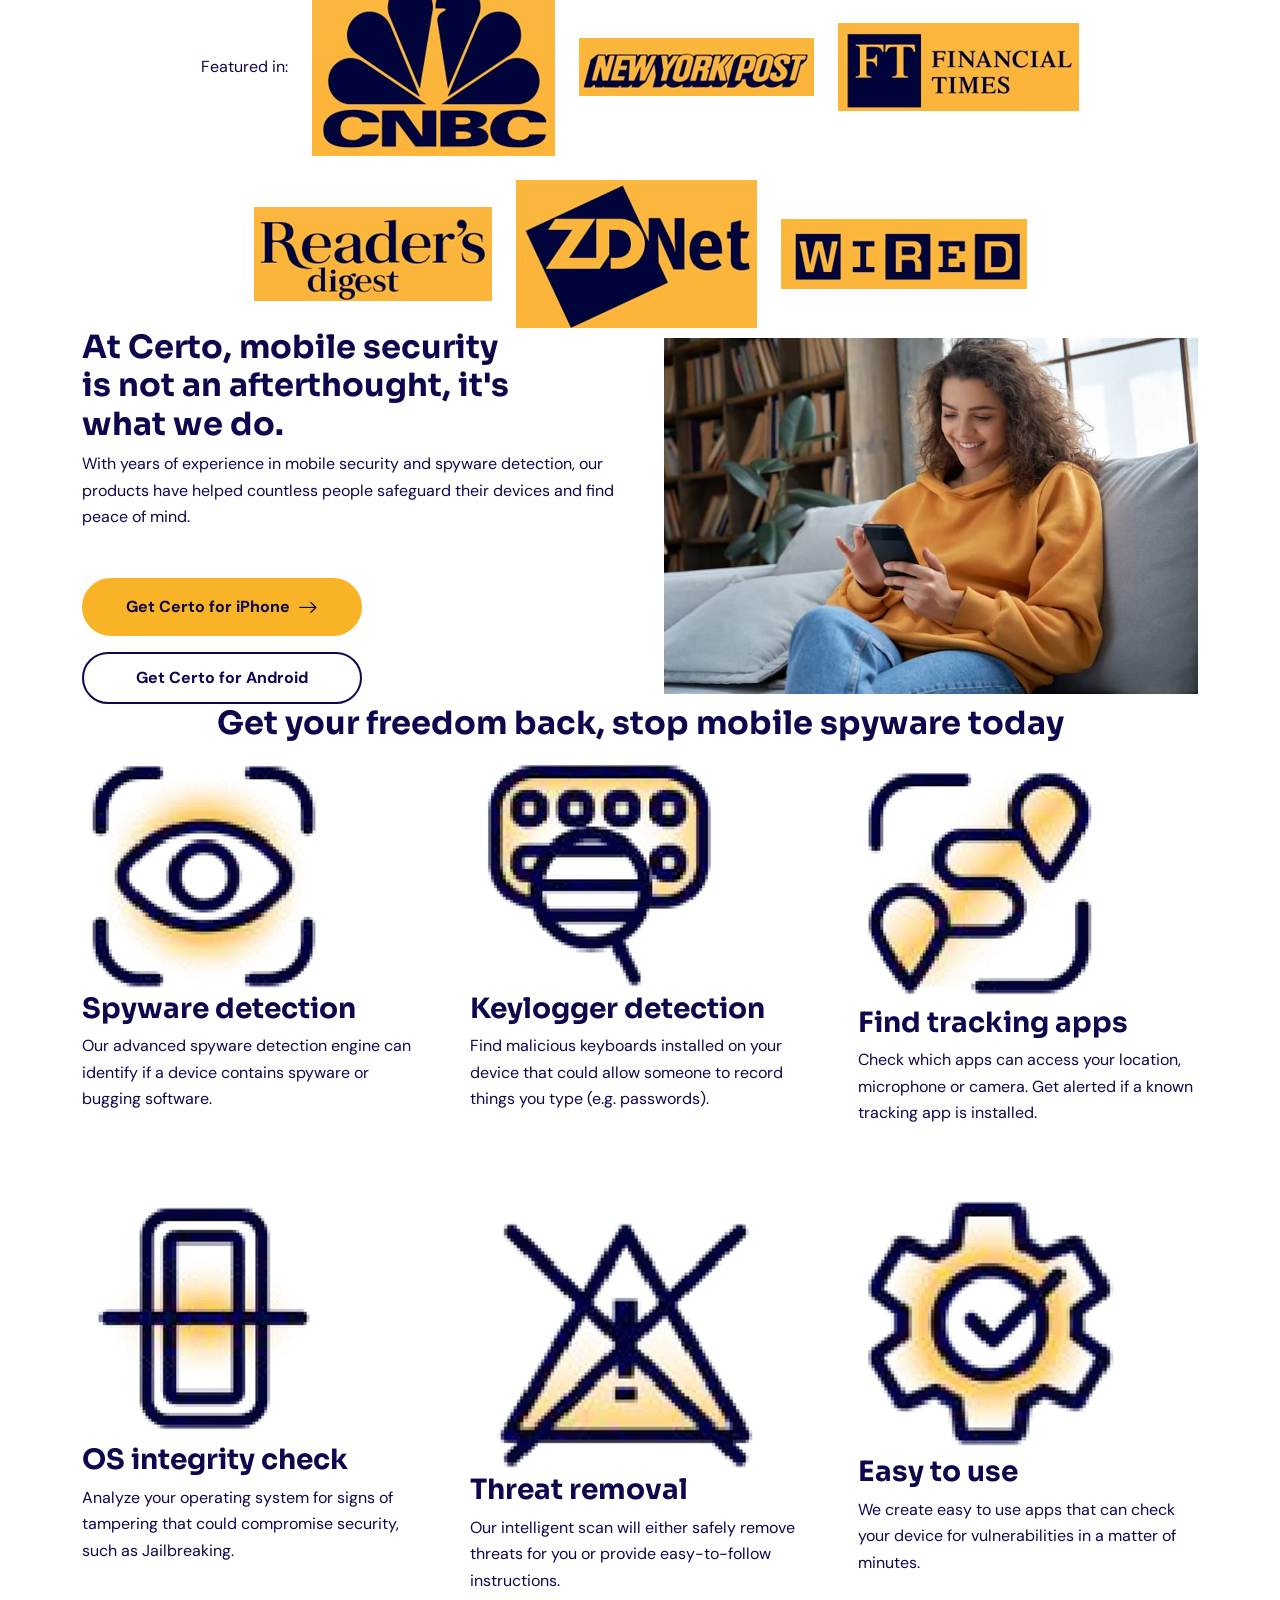
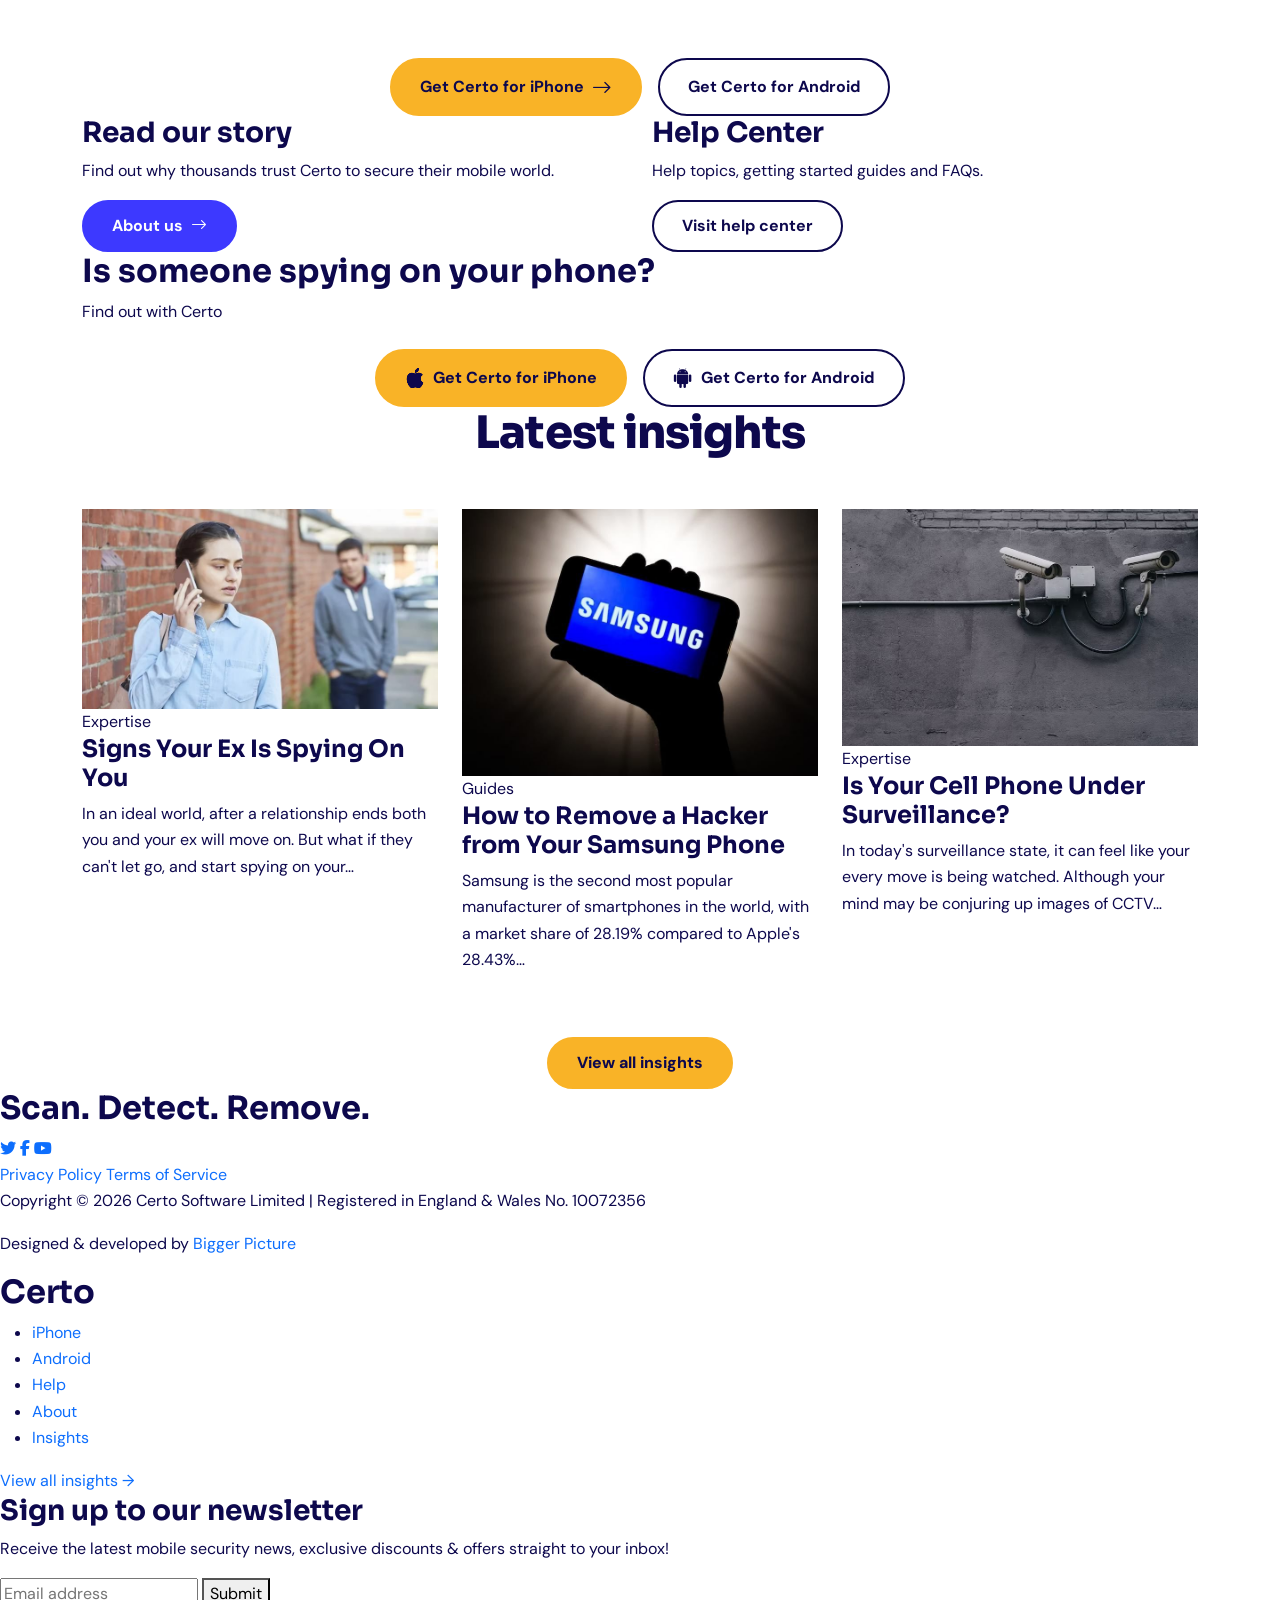
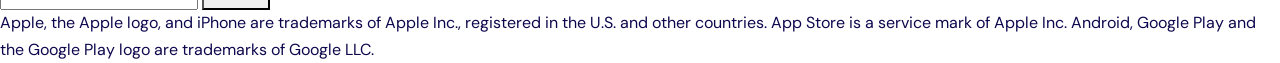
==== commit a46fc228: "Add close button and backdrop for mobile navbar; enhance navigation experience" ====
--- a/index.html
+++ b/index.html
@@ -45,6 +45,9 @@
         </button>
 
         <div class="collapse navbar-collapse" id="mainNav">
+          <button type="button" class="nav-close-btn d-md-none" aria-label="Close menu">
+            <i class="bi bi-x-lg"></i>
+          </button>
           <ul class="navbar-nav ms-auto mb-2 mb-lg-0 gap-lg-4">
             <li class="nav-item"><a class="nav-link" href="#">iPhone</a></li>
             <li class="nav-item"><a class="nav-link" href="#">Android</a></li>
@@ -59,6 +62,7 @@
           </ul>
           <a href="#" class="btn btn-sign-in ms-lg-5">Sign in</a>
         </div>
+        <div class="mobile-nav-backdrop d-md-none" aria-hidden="true"></div>
 
       </div>
     </nav>
@@ -530,6 +534,36 @@
     <script src="https://cdn.jsdelivr.net/npm/bootstrap@5.3.2/dist/js/bootstrap.bundle.min.js"></script>
     <script>
       document.getElementById('year').textContent = new Date().getFullYear();
+
+      const navElement = document.getElementById('mainNav');
+      const navBackdrop = document.querySelector('.mobile-nav-backdrop');
+      const navCloseBtn = document.querySelector('.nav-close-btn');
+      const navToggleBtn = document.querySelector('.navbar-toggler');
+
+      if (navElement && navBackdrop && navCloseBtn && navToggleBtn) {
+        const navCollapse = new bootstrap.Collapse(navElement, { toggle: false });
+
+        navBackdrop.addEventListener('click', () => navCollapse.hide());
+        navCloseBtn.addEventListener('click', () => navCollapse.hide());
+
+        navElement.querySelectorAll('.nav-link, .btn-sign-in').forEach((item) => {
+          item.addEventListener('click', () => {
+            if (window.innerWidth < 768) {
+              navCollapse.hide();
+            }
+          });
+        });
+
+        navElement.addEventListener('show.bs.collapse', () => {
+          document.body.classList.add('nav-open');
+          navToggleBtn.setAttribute('aria-expanded', 'true');
+        });
+
+        navElement.addEventListener('hidden.bs.collapse', () => {
+          document.body.classList.remove('nav-open');
+          navToggleBtn.setAttribute('aria-expanded', 'false');
+        });
+      }
     </script>
 </body>
 </html>
--- a/assets/css/style.css
+++ b/assets/css/style.css
@@ -213,6 +213,228 @@
 }
 
 /* ============================================================
+   MOBILE & TABLET RESPONSIVE NAVBAR
+   ============================================================ */
+/* Hide navbar on tablet and mobile */
+@media (max-width: 991px) {
+  .certo-navbar {
+    padding: 12px 0;
+  }
+  
+  .navbar-toggler {
+    border: none;
+  }
+  
+  .navbar-toggler:focus {
+    box-shadow: none;
+    outline: none;
+  }
+}
+
+/* Tablet Navigation (768px) - Left Sidebar */
+@media (max-width: 991px) and (min-width: 768px) {
+  /* Tablet mode: 768px */
+  .certo-navbar {
+    background-color: #F4F7FC;
+    padding: 20px 0;
+    position: static;
+  }
+
+  .navbar-collapse {
+    position: fixed;
+    left: 0;
+    top: 0;
+    width: 280px;
+    height: 100vh;
+    background-color: #F4F7FC;
+    z-index: 1050;
+    padding: 80px 20px 30px;
+    border-right: 1px solid #E2E8F4;
+    overflow-y: auto;
+    transform: translateX(-100%);
+    transition: transform 0.4s ease-out;
+  }
+
+  .navbar-collapse.show {
+    transform: translateX(0);
+  }
+
+  .certo-logo {
+    position: fixed;
+    top: 20px;
+    left: 20px;
+    z-index: 1051;
+  }
+
+  .navbar-toggler {
+    position: relative;
+    z-index: 1051;
+  }
+
+  .navbar-nav {
+    flex-direction: column;
+    margin: 0;
+    gap: 0 !important;
+  }
+
+  .certo-navbar .nav-link {
+    padding: 12px 0;
+    font-size: 0.95rem;
+    border-bottom: 1px solid #E2E8F4;
+  }
+
+  .btn-sign-in {
+    width: 100%;
+    margin: 20px 0 0 0 !important;
+    margin-left: 0 !important;
+  }
+}
+
+/* Mobile (360px) */
+@media (max-width: 767px) {
+  .certo-navbar {
+    background-color: #F4F7FC;
+    padding: 12px 15px;
+    position: static;
+  }
+  
+  .certo-logo {
+    gap: 8px;
+  }
+  
+  .brand-text {
+    font-size: 1.2rem;
+  }
+  
+  .navbar-toggler {
+    padding: 0.15rem 0.3rem;
+    position: relative;
+    z-index: 1051;
+    border: none;
+  }
+
+  .navbar-toggler:focus {
+    box-shadow: none;
+    outline: none;
+  }
+  
+  .navbar-toggler-icon {
+    width: 1.3rem;
+    height: 1.3rem;
+  }
+
+  /* Slide-in sidebar from left to right on mobile */
+  .navbar-collapse {
+    position: fixed;
+    left: 0;
+    top: 0;
+    width: 280px;
+    height: 100vh;
+    background-color: #F4F7FC !important;
+    background: #F4F7FC !important;
+    z-index: 1050;
+    padding: 30px 20px;
+    border-right: 2px solid #E2E8F4;
+    overflow-y: auto;
+    transform: translateX(-100%);
+    transition: transform 0.4s cubic-bezier(0.4, 0, 0.2, 1);
+    flex-direction: column !important;
+    display: flex !important;
+  }
+
+  .navbar-collapse.show {
+    transform: translateX(0);
+    background-color: #F4F7FC !important;
+    background: #F4F7FC !important;
+  }
+
+  /* Overlay backdrop when navbar is open */
+  .navbar-collapse.show::after {
+    content: '';
+    position: fixed;
+    top: 0;
+    right: 0;
+    bottom: 0;
+    left: 280px;
+    background-color: rgba(0, 0, 0, 0.5);
+    z-index: -1;
+  }
+  
+  .collapse.show {
+    margin-top: 0;
+    background-color: transparent;
+    padding: 0;
+    border-radius: 0;
+    box-shadow: none;
+  }
+  
+  .navbar-nav {
+    flex-direction: column !important;
+    gap: 0 !important;
+    margin-bottom: 20px;
+  }
+  
+  .certo-navbar .nav-link {
+    padding: 14px 0;
+    font-size: 1.1rem;
+    font-weight: 600;
+    color: var(--color-dark);
+    border: none;
+    border-bottom: 1px solid #E2E8F4;
+    transition: color 0.2s ease;
+  }
+
+  .certo-navbar .nav-link:hover {
+    color: var(--color-blue);
+  }
+  
+  .certo-navbar .nav-link:last-child {
+    border-bottom: none;
+  }
+
+  .certo-navbar .dropdown-toggle {
+    font-weight: 600;
+  }
+
+  .certo-navbar .dropdown-menu {
+    background-color: #fff;
+    border: none;
+    box-shadow: none;
+    padding: 8px 0;
+    margin-top: 8px;
+    border-radius: 8px;
+  }
+
+  .certo-navbar .dropdown-item {
+    padding: 10px 0 10px 20px;
+    font-size: 0.95rem;
+    color: var(--color-text-secondary);
+  }
+  
+  .btn-sign-in {
+    background-color: var(--color-blue);
+    color: #fff;
+    border-radius: 50px;
+    font-weight: 800;
+    padding: 12px 24px;
+    font-size: 1rem;
+    margin: 0 !important;
+    margin-top: 20px !important;
+    width: 100%;
+    text-align: center;
+    display: flex;
+    align-items: center;
+    justify-content: center;
+    border: none;
+  }
+
+  .btn-sign-in:hover {
+    background-color: var(--color-blue-dark);
+    color: #fff;
+  }
+}
+
+/* ============================================================
    5. HERO SECTION
    ============================================================ */
 .hero-container {
@@ -373,33 +595,55 @@
   }
 }
 
+<<<<<<< HEAD
+/* Tablet (768px) */
+@media (max-width: 991px) and (min-width: 768px) {
+=======
 @media (max-width: 768px) {
+>>>>>>> de9821a695a640d9ef631dc6320549e16232058f
   .hero-container {
     flex-direction: column;
-    padding: 60px 5%;
+    padding: 40px 30px;
     text-align: center;
     min-height: auto;
+    padding-top: 60px;
   }
 
   .hero-content {
     flex: 1;
     padding-right: 0;
-    margin-bottom: 50px;
+    margin-bottom: 40px;
     max-width: 100%;
   }
 
   .hero-cta-group {
     justify-content: center;
+    flex-wrap: wrap;
+    gap: 15px;
   }
 
   .hero-visual-frame {
     border-right: 15px solid #4338ca;
     width: 100%;
+    height: auto;
     aspect-ratio: 16 / 10;
+    min-height: 300px;
   }
 
   .hero-title {
     font-size: 2.2rem;
+<<<<<<< HEAD
+    margin-bottom: 20px;
+  }
+
+  .hero-subtitle {
+    font-size: 1rem;
+    margin-bottom: 30px;
+  }
+
+  .btn-pill {
+    padding: 14px 28px;
+=======
   }
 
 }
@@ -417,10 +661,76 @@
 
   .btn-pill {
     padding: 10px 18px;
+>>>>>>> de9821a695a640d9ef631dc6320549e16232058f
     font-size: 0.95rem;
   }
 
   .phone-mockup {
+<<<<<<< HEAD
+    width: 40%;
+    left: 8%;
+  }
+}
+
+/* Mobile (360px) */
+@media (max-width: 767px) {
+  .hero-container {
+    flex-direction: column;
+    padding: 30px 16px;
+    text-align: center;
+    min-height: auto;
+    background: linear-gradient(135deg, #f0f6ff 0%, #ffffff 100%);
+  }
+
+  .hero-content {
+    flex: 1;
+    padding-right: 0;
+    margin-bottom: 30px;
+    max-width: 100%;
+  }
+
+  .hero-cta-group {
+    justify-content: center;
+    flex-direction: column;
+    gap: 12px;
+  }
+
+  .hero-visual-frame {
+    border: none;
+    border-radius: 12px;
+    overflow: hidden;
+    width: 100%;
+    height: auto;
+    aspect-ratio: 1 / 1;
+    min-height: 280px;
+  }
+
+  .hero-title {
+    font-size: 1.75rem;
+    margin-bottom: 15px;
+    line-height: 1.2;
+  }
+
+  .hero-subtitle {
+    font-size: 0.95rem;
+    margin-bottom: 25px;
+    line-height: 1.5;
+  }
+
+  .btn-pill {
+    padding: 13px 24px;
+    font-size: 0.9rem;
+    width: 100%;
+    justify-content: center;
+  }
+
+  .arrow {
+    font-size: 1.2rem;
+  }
+
+  .phone-mockup {
+    display: none;
+=======
     width: 48%;
     left: 26%;
   }
@@ -445,6 +755,7 @@
   .phone-mockup {
     width: 34%;
     left: 12%;
+>>>>>>> de9821a695a640d9ef631dc6320549e16232058f
   }
 }
 
@@ -527,6 +838,92 @@
   margin-top: auto;
 }
 
+/* Tablet (768px) */
+@media (max-width: 991px) and (min-width: 768px) {
+  .reviews-section {
+    padding: 60px 0 30px 0;
+  }
+
+  .reviews-section .section-title {
+    font-size: 2rem;
+    margin-bottom: 40px;
+    padding: 0 24px;
+  }
+
+  .reviews-scroll-track {
+    padding: 0 24px 30px;
+  }
+
+  .reviews-scroll {
+    gap: 20px;
+    padding: 0;
+  }
+
+  .review-card {
+    min-width: 280px;
+    max-width: 340px;
+    padding: 28px 24px;
+    border-radius: 24px;
+  }
+
+  .review-text {
+    font-size: 0.95rem;
+    margin-bottom: 20px;
+  }
+
+  .reviewer-name {
+    font-size: 0.95rem;
+  }
+}
+
+/* Mobile (360px) */
+@media (max-width: 767px) {
+  .reviews-section {
+    padding: 40px 0 30px 0;
+  }
+
+  .reviews-section .section-title {
+    font-size: 1.5rem;
+    margin-bottom: 30px;
+    padding: 0 16px;
+  }
+
+  .reviews-scroll-track {
+    padding: 0 16px 25px;
+    margin-left: -16px;
+    margin-right: -16px;
+    padding-left: 16px;
+    padding-right: 16px;
+  }
+
+  .reviews-scroll {
+    gap: 15px;
+    padding: 0;
+  }
+
+  .review-card {
+    min-width: 100%;
+    max-width: 100%;
+    padding: 20px 18px;
+    border-radius: 20px;
+  }
+
+  .review-text {
+    font-size: 0.9rem;
+    line-height: 1.4;
+    margin-bottom: 15px;
+  }
+
+  .reviewer-name {
+    font-size: 0.9rem;
+  }
+
+  .stars {
+    font-size: 1.1rem;
+    margin-bottom: 15px;
+  }
+}
+
 .featured-section {
   padding: 40px 0 100px 0;
 }
@@ -553,6 +950,50 @@
 
 .featured-logo-item:hover {
   opacity: 0.7;
+}
+
+/* Tablet (768px) */
+@media (max-width: 991px) and (min-width: 768px) {
+  .featured-section {
+    padding: 30px 0 60px 0;
+  }
+
+  .featured-logos-bar {
+    flex-wrap: wrap;
+    gap: 16px !important;
+  }
+
+  .featured-label {
+    font-size: 1rem;
+    width: 100%;
+  }
+
+  .featured-logo-item {
+    height: 32px;
+    max-width: 100px;
+  }
+}
+
+/* Mobile (360px) */
+@media (max-width: 767px) {
+  .featured-section {
+    padding: 25px 0 50px 0;
+  }
+
+  .featured-logos-bar {
+    flex-direction: column;
+    gap: 12px !important;
+  }
+
+  .featured-label {
+    font-size: 0.85rem;
+    font-weight: 700;
+  }
+
+  .featured-logo-item {
+    height: 28px;
+    max-width: 120px;
+  }
 }
 
 /* ============================================================
@@ -608,6 +1049,61 @@
   z-index: 1;
 }
 
+/* Tablet (768px) */
+@media (max-width: 991px) and (min-width: 768px) {
+  .mission-section {
+    padding: 60px 0;
+  }
+
+  .mission-title {
+    font-size: 1.8rem;
+    margin-bottom: 1rem;
+  }
+
+  .mission-body {
+    font-size: 0.95rem;
+  }
+
+  .mission-photo-wrapper {
+    max-width: 100%;
+  }
+
+  .mission-photo-wrapper::after {
+    top: 10px;
+    left: 10px;
+    right: -10px;
+    bottom: -10px;
+  }
+}
+
+/* Mobile (360px) */
+@media (max-width: 767px) {
+  .mission-section {
+    padding: 40px 16px;
+  }
+
+  .mission-title {
+    font-size: 1.4rem;
+    margin-bottom: 1rem;
+  }
+
+  .mission-body {
+    font-size: 0.9rem;
+    line-height: 1.6;
+  }
+
+  .mission-photo-wrapper {
+    max-width: 100%;
+  }
+
+  .mission-photo-wrapper::after {
+    top: 8px;
+    left: 8px;
+    right: -8px;
+    bottom: -8px;
+  }
+}
+
 /* ============================================================
    8. FEATURES & DUAL CARDS SECTION
    ============================================================ */
@@ -733,6 +1229,130 @@
   box-shadow: none;
 }
 
+/* Tablet (768px) */
+@media (max-width: 991px) and (min-width: 768px) {
+  .features-section {
+    padding: 50px 0 15px 0;
+  }
+
+  .features-title {
+    font-size: 1.7rem;
+  }
+
+  .features-card {
+    padding: 2rem 1.5rem;
+    border-radius: 24px;
+  }
+
+  .feature-icon {
+    width: 50px;
+    height: 50px;
+    margin: 0 auto 1rem;
+    font-size: 1.8rem;
+  }
+
+  .feature-icon img {
+    width: 42px;
+    height: 42px;
+  }
+
+  .feature-title {
+    font-size: 1rem;
+    margin-bottom: 0.6rem;
+  }
+
+  .feature-desc {
+    font-size: 0.85rem;
+  }
+
+  .dual-cards-section {
+    padding: 30px 0 60px 0;
+  }
+
+  .dual-card {
+    padding: 2rem 1.5rem;
+    border-radius: 24px;
+    min-height: 240px;
+  }
+
+  .dual-card h3 {
+    font-size: 1.3rem;
+    margin-bottom: 0.8rem;
+  }
+
+  .dual-card p {
+    font-size: 0.9rem;
+    margin-bottom: 1.5rem;
+  }
+}
+
+/* Mobile (360px) */
+@media (max-width: 767px) {
+  .features-section {
+    padding: 40px 16px 15px;
+  }
+
+  .features-heading {
+    margin: 0 auto 1.5rem;
+  }
+
+  .features-title {
+    font-size: 1.4rem;
+  }
+
+  .features-card {
+    padding: 1.5rem 1.2rem;
+    border-radius: 20px;
+  }
+
+  .feature-item {
+    padding: 0;
+  }
+
+  .feature-icon {
+    width: 44px;
+    height: 44px;
+    margin: 0 auto 0.8rem;
+    font-size: 1.4rem;
+  }
+
+  .feature-icon img {
+    width: 36px;
+    height: 36px;
+  }
+
+  .feature-title {
+    font-size: 0.95rem;
+    margin-bottom: 0.5rem;
+  }
+
+  .feature-desc {
+    font-size: 0.8rem;
+    line-height: 1.5;
+  }
+
+  .dual-cards-section {
+    padding: 25px 16px 40px;
+  }
+
+  .dual-card {
+    padding: 1.5rem 1.2rem;
+    border-radius: 16px;
+    min-height: 200px;
+  }
+
+  .dual-card h3 {
+    font-size: 1.15rem;
+    margin-bottom: 0.6rem;
+  }
+
+  .dual-card p {
+    font-size: 0.85rem;
+    line-height: 1.5;
+    margin-bottom: 1rem;
+  }
+}
+
 /* ============================================================
    9. CTA BANNER SECTION
    ============================================================ */
@@ -755,6 +1375,90 @@
   font-size: 1.2rem;
   font-weight: 700;
   margin-bottom: 2.5rem;
+}
+
+/* Tablet (768px) */
+@media (max-width: 991px) and (min-width: 768px) {
+  .cta-banner-section {
+    padding: 60px 30px;
+  }
+
+  .cta-banner-title {
+    font-size: 1.8rem;
+    margin-bottom: 0.3rem;
+  }
+
+  .cta-banner-sub {
+    font-size: 1rem;
+    margin-bottom: 1.5rem;
+  }
+}
+
+/* Tablet (768px) */
+@media (max-width: 991px) and (min-width: 768px) {
+  .cta-banner-section {
+    padding: 60px 30px;
+  }
+
+  .cta-banner-title {
+    font-size: 1.8rem;
+    margin-bottom: 0.3rem;
+  }
+
+  .cta-banner-sub {
+    font-size: 1rem;
+    margin-bottom: 1.5rem;
+  }
+
+  .d-flex.flex-wrap.justify-content-center.gap-3 {
+    gap: 12px !important;
+    flex-wrap: wrap;
+  }
+
+  .d-flex.flex-wrap.justify-content-center.gap-3 .btn {
+    min-width: 45%;
+  }
+}
+
+/* Mobile (360px) */
+@media (max-width: 767px) {
+  .cta-banner-section {
+    padding: 40px 16px;
+  }
+
+  .cta-banner-title {
+    font-size: 1.4rem;
+    margin-bottom: 0.2rem;
+  }
+
+  .cta-banner-sub {
+    font-size: 0.95rem;
+    margin-bottom: 1.2rem;
+    font-weight: 600;
+  }
+
+  .d-flex.flex-wrap.justify-content-center.gap-3 {
+    gap: 10px !important;
+    flex-direction: column;
+  }
+
+  .d-flex.flex-wrap.justify-content-center.gap-3 .btn {
+    width: 100%;
+  }
+
+  .d-flex.flex-column.gap-3 {
+    gap: 10px !important;
+  }
+
+  .d-flex.flex-column.gap-3 .btn {
+    width: 100%;
+  }
+
+  /* Container adjustments */
+  .container {
+    padding-left: 16px !important;
+    padding-right: 16px !important;
+  }
 }
 
 /* ============================================================
@@ -819,6 +1523,70 @@
   color: var(--color-text-secondary);
   line-height: 1.6;
   margin-bottom: 0;
+}
+
+/* Tablet (768px) */
+@media (max-width: 991px) and (min-width: 768px) {
+  .insights-section {
+    padding: 60px 0;
+  }
+
+  .insight-img {
+    height: 180px;
+  }
+
+  .insight-body {
+    padding: 1.5rem;
+  }
+
+  .insight-title {
+    font-size: 1.05rem;
+    margin-bottom: 0.8rem;
+  }
+
+  .insight-excerpt {
+    font-size: 0.9rem;
+  }
+
+  .insight-tag {
+    font-size: 0.7rem;
+    padding: 5px 10px;
+    top: 12px;
+    left: 12px;
+  }
+}
+
+/* Mobile (360px) */
+@media (max-width: 767px) {
+  .insights-section {
+    padding: 40px 16px;
+  }
+
+  .insight-img {
+    height: 160px;
+  }
+
+  .insight-body {
+    padding: 1.2rem;
+  }
+
+  .insight-title {
+    font-size: 0.95rem;
+    margin-bottom: 0.6rem;
+    line-height: 1.3;
+  }
+
+  .insight-excerpt {
+    font-size: 0.85rem;
+    line-height: 1.5;
+  }
+
+  .insight-tag {
+    font-size: 0.65rem;
+    padding: 4px 8px;
+    top: 10px;
+    left: 10px;
+  }
 }
 
 /* ============================================================
@@ -1144,6 +1912,248 @@
   }
 }
 
+/* ============================================================
+   11. SITE FOOTER - TABLET (768px)
+   ============================================================ */
+@media (max-width: 991px) and (min-width: 768px) {
+  .site-footer {
+    padding: 60px 24px 40px;
+  }
+
+  .footer-wrap {
+    gap: 30px;
+  }
+
+  .brand-statement {
+    font-size: 1.6rem;
+    margin-bottom: 20px;
+  }
+
+  .footer-title {
+    font-size: 1.4rem;
+    margin-bottom: 15px;
+    padding-bottom: 12px;
+  }
+
+  .social-icons {
+    gap: 12px;
+    margin-bottom: 30px;
+  }
+
+  .social-icons a {
+    width: 36px;
+    height: 36px;
+    font-size: 1rem;
+  }
+
+  .footer-legal a {
+    margin-right: 15px;
+    font-size: 0.9rem;
+  }
+
+  .copyright-text,
+  .credits {
+    font-size: 0.8rem;
+  }
+
+  .nav-links li {
+    margin-bottom: 15px;
+  }
+
+  .nav-links li a {
+    font-size: 1rem;
+  }
+
+  .newsletter-box {
+    padding: 30px 24px;
+    border-radius: 30px;
+    max-width: 100%;
+  }
+
+  .newsletter-box h3 {
+    font-size: 1.4rem;
+    margin-bottom: 12px;
+  }
+
+  .newsletter-box p {
+    font-size: 0.9rem;
+    margin-bottom: 20px;
+  }
+
+  .newsletter-input-group {
+    margin-top: 20px;
+    padding: 3px;
+  }
+
+  .newsletter-input-group input {
+    padding: 10px 15px;
+    font-size: 0.9rem;
+  }
+
+  .newsletter-input-group .btn-submit {
+    padding: 0 25px;
+    font-size: 0.85rem;
+  }
+
+  .btn-insights-pill {
+    padding: 13px 28px;
+    font-size: 0.95rem;
+    margin-top: 12px;
+  }
+
+  .btn-arrow {
+    font-size: 1.1rem;
+  }
+
+  .footer-disclaimer {
+    margin-top: 60px;
+    font-size: 0.75rem;
+  }
+
+  .footer-center {
+    width: 100%;
+  }
+
+  .footer-left {
+    width: 100%;
+  }
+}
+
+/* ============================================================
+   11. SITE FOOTER - MOBILE (360px)
+   ============================================================ */
+@media (max-width: 767px) {
+  .site-footer {
+    padding: 40px 16px 30px;
+  }
+
+  .footer-wrap {
+    flex-direction: column;
+    gap: 30px;
+  }
+
+  .footer-left,
+  .footer-center,
+  .footer-right {
+    width: 100%;
+  }
+
+  .brand-statement {
+    font-size: 1.3rem;
+    margin-bottom: 15px;
+  }
+
+  .footer-title {
+    font-size: 1.15rem;
+    margin-bottom: 12px;
+    padding-bottom: 10px;
+  }
+
+  .social-icons {
+    gap: 10px;
+    margin-bottom: 20px;
+  }
+
+  .social-icons a {
+    width: 32px;
+    height: 32px;
+    font-size: 0.95rem;
+  }
+
+  .footer-legal {
+    margin-bottom: 15px;
+  }
+
+  .footer-legal a {
+    display: block;
+    margin-right: 0;
+    margin-bottom: 8px;
+    font-size: 0.85rem;
+  }
+
+  .copyright-text,
+  .credits {
+    font-size: 0.75rem;
+    margin-bottom: 6px;
+  }
+
+  .nav-links {
+    padding: 0;
+  }
+
+  .nav-links li {
+    margin-bottom: 12px;
+  }
+
+  .nav-links li a {
+    font-size: 0.9rem;
+  }
+
+  .newsletter-box {
+    padding: 20px 16px;
+    border-radius: 24px;
+    max-width: 100%;
+  }
+
+  .newsletter-box h3 {
+    font-size: 1.15rem;
+    margin-bottom: 10px;
+  }
+
+  .newsletter-box p {
+    font-size: 0.85rem;
+    margin-bottom: 15px;
+    line-height: 1.4;
+  }
+
+  .newsletter-input-group {
+    flex-direction: column;
+    padding: 3px;
+    margin-top: 15px;
+    border-radius: 16px;
+  }
+
+  .newsletter-input-group input {
+    padding: 12px 12px;
+    text-align: center;
+    font-size: 0.85rem;
+    border-radius: 12px 12px 0 0;
+  }
+
+  .newsletter-input-group .btn-submit {
+    width: 100%;
+    border-radius: 0 0 12px 12px;
+    padding: 10px 12px;
+    font-size: 0.8rem;
+  }
+
+  .btn-insights-pill {
+    display: block;
+    width: 100%;
+    text-align: center;
+    padding: 11px 20px;
+    font-size: 0.9rem;
+    margin-top: 10px;
+  }
+
+  .btn-arrow {
+    font-size: 1rem;
+    display: inline-block;
+    margin-left: 8px;
+  }
+
+  .extra-box {
+    height: 140px;
+    margin-top: 20px;
+  }
+
+  .footer-disclaimer {
+    margin-top: 40px;
+    font-size: 0.7rem;
+    line-height: 1.6;
+  }
+}
+
 @media (max-width: 575.98px) {
   .hero-title {
     font-size: 2.1rem;
@@ -1152,35 +2162,83 @@
   .hero-subtitle {
     font-size: 0.98rem;
   }
-
-  .newsletter-box {
-    padding: 30px 20px;
-    border-radius: 30px;
-  }
-
-  .newsletter-input-group {
+}
+
+/* ============================================================
+   RESPONSIVE GRID & CONTAINER UTILITIES
+   ============================================================ */
+
+/* Tablet (768px) */
+@media (max-width: 991px) and (min-width: 768px) {
+  .container {
+    padding-left: 24px !important;
+    padding-right: 24px !important;
+  }
+
+  /* Bootstrap column adjustments for tablet */
+  .col-lg-4 {
+    flex: 0 0 auto;
+    width: 50%;
+  }
+
+  .col-lg-6 {
+    flex: 0 0 auto;
+    width: 100%;
+  }
+
+  .row.g-5 {
+    gap: 2rem;
+  }
+
+  .row.align-items-center.g-5 {
+    gap: 2rem;
+  }
+}
+
+/* Mobile (360px) */
+@media (max-width: 767px) {
+  .container {
+    padding-left: 16px !important;
+    padding-right: 16px !important;
+  }
+
+  /* Bootstrap column adjustments for mobile */
+  .col-lg-4 {
+    flex: 0 0 auto;
+    width: 100%;
+  }
+
+  .col-lg-6 {
+    flex: 0 0 auto;
+    width: 100%;
+  }
+
+  .col-md-6 {
+    flex: 0 0 auto;
+    width: 100%;
+  }
+
+  .row.g-5 {
+    gap: 1.5rem;
+  }
+
+  .row.g-4 {
+    gap: 1rem;
+  }
+
+  .row.align-items-center.g-5 {
+    gap: 1.5rem;
+  }
+
+  /* Ensure proper spacing for sections */
+  .d-flex.justify-content-center,
+  .d-flex.flex-wrap.justify-content-center {
     flex-direction: column;
-    padding: 5px;
-    border-radius: 20px;
-  }
-
-  .newsletter-input-group input {
-    padding: 15px;
+    align-items: center;
+    width: 100%;
+  }
+
+  .text-center {
     text-align: center;
   }
-
-  .newsletter-input-group .btn-submit {
-    width: 100%;
-    border-radius: 15px;
-    padding: 12px;
-  }
-
-  .footer-wrap {
-    flex-direction: column;
-    gap: 40px;
-  }
-
-  .site-footer {
-    padding: 60px 5% 40px;
-  }
 }
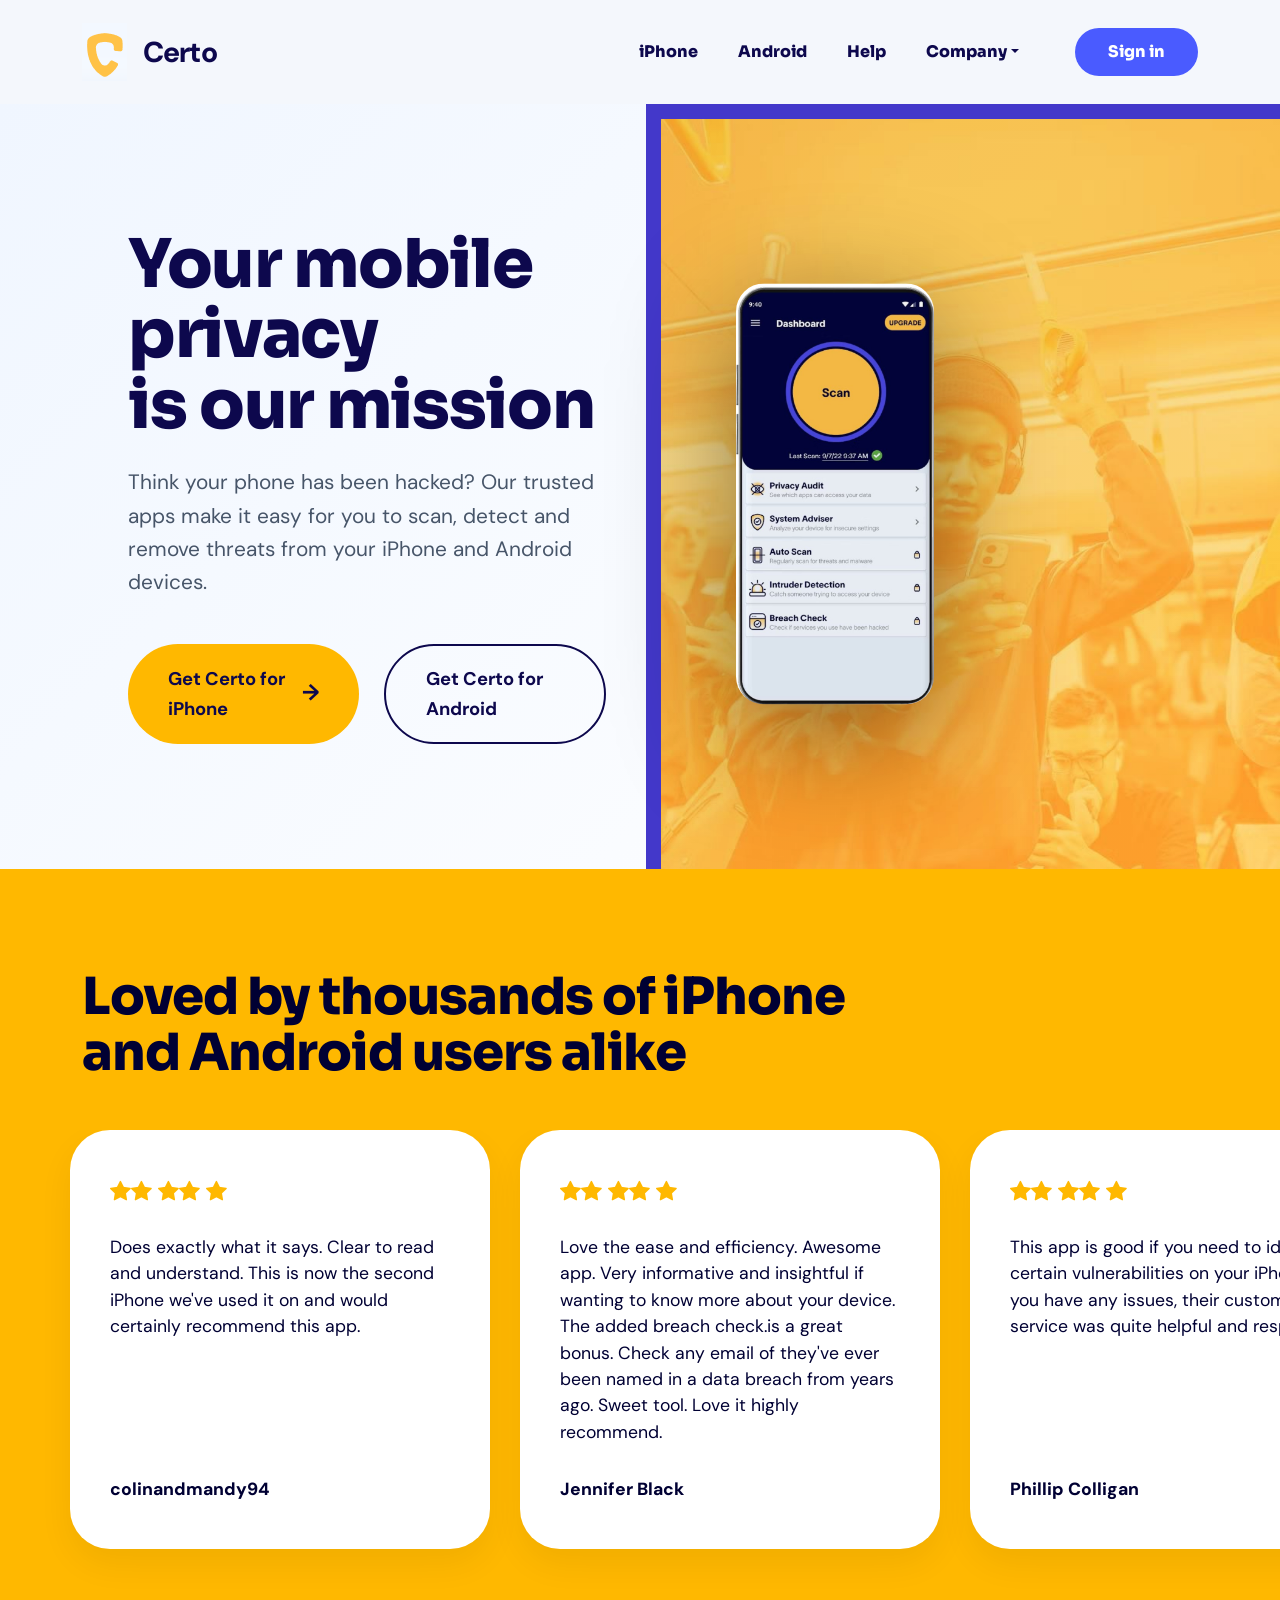
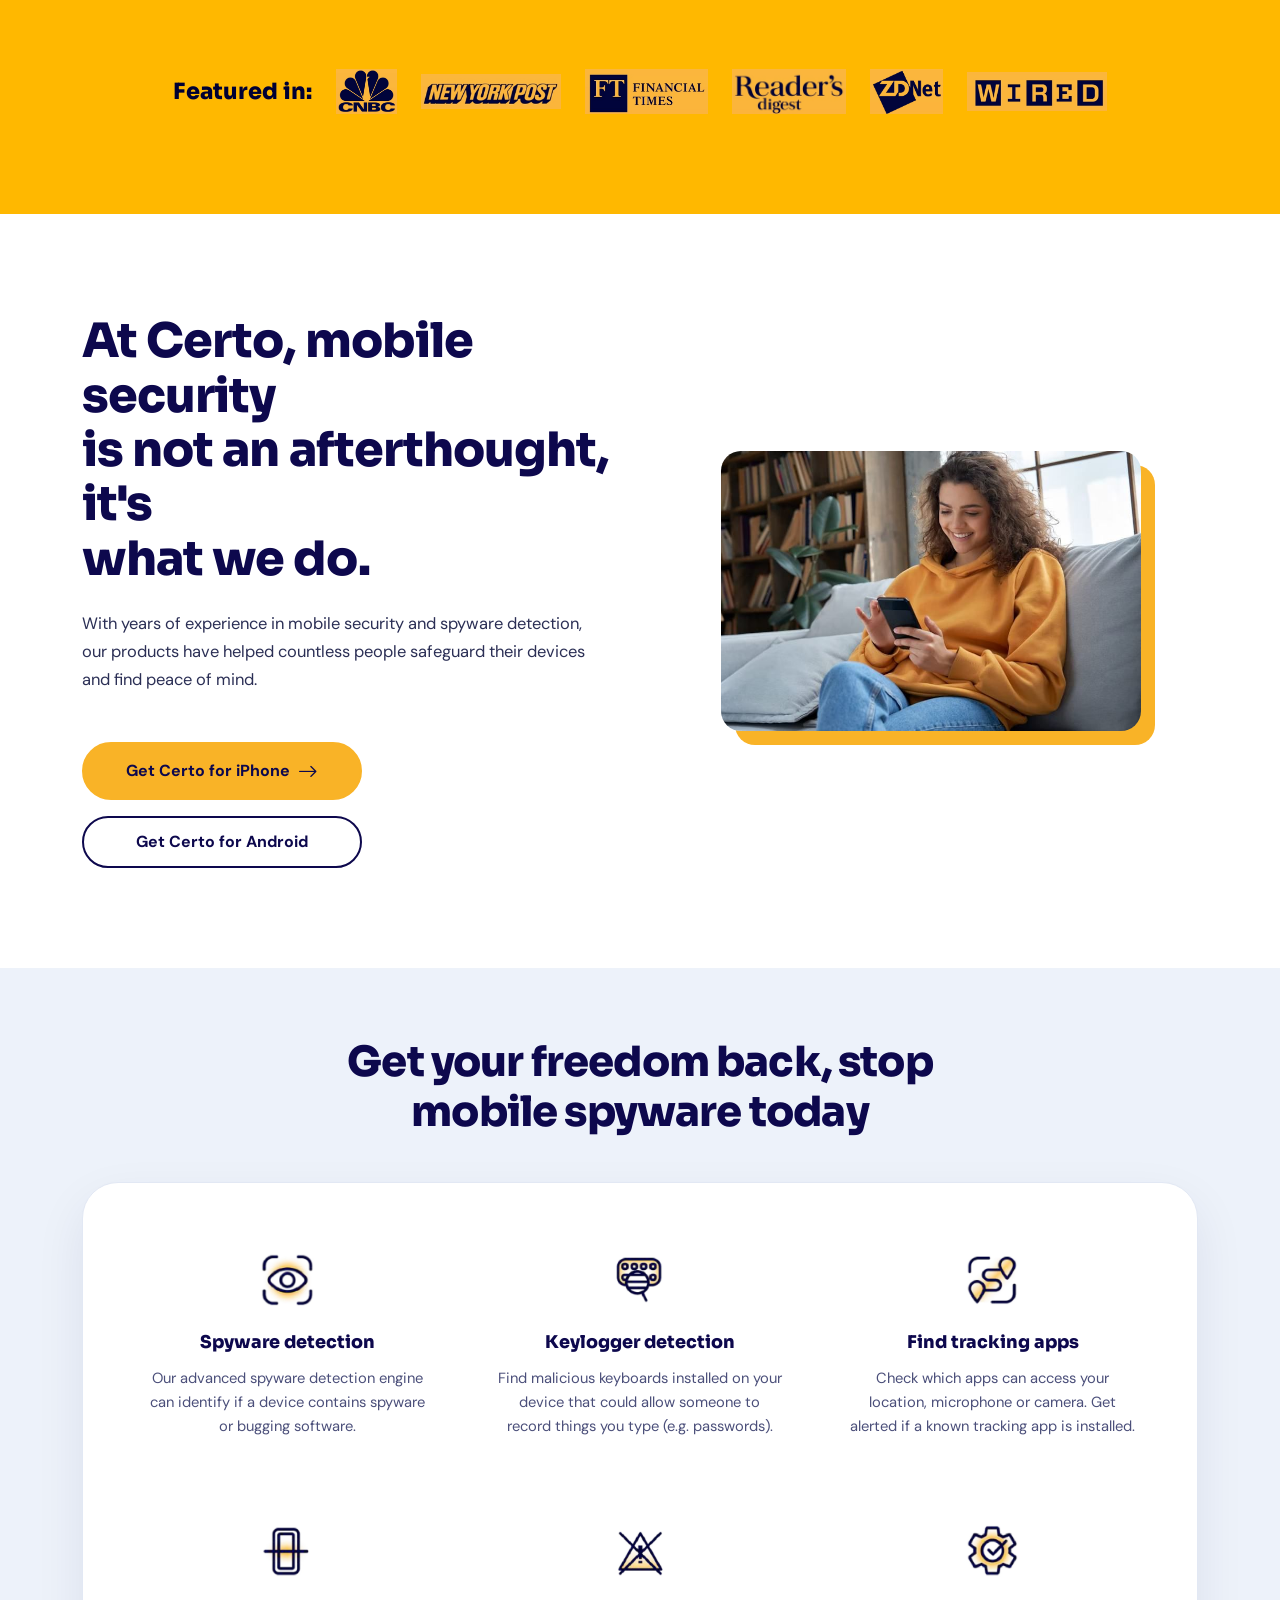
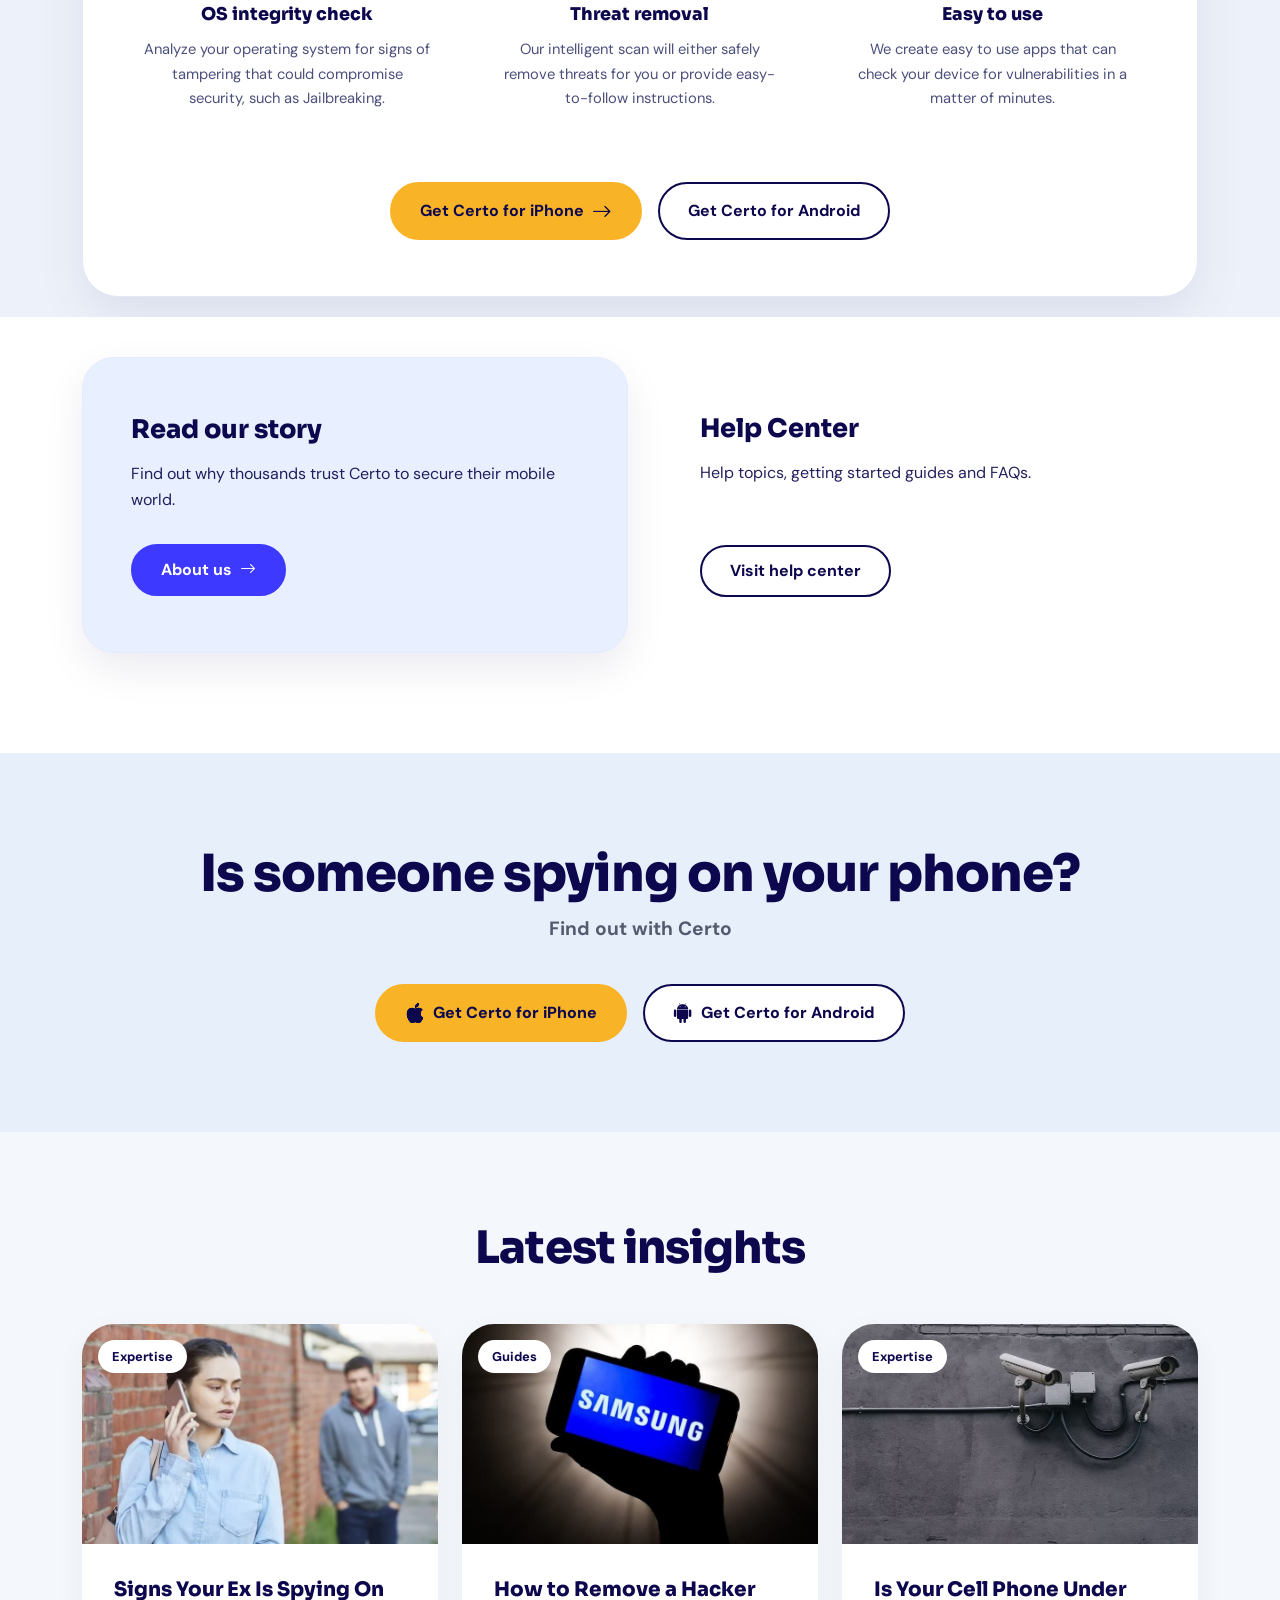
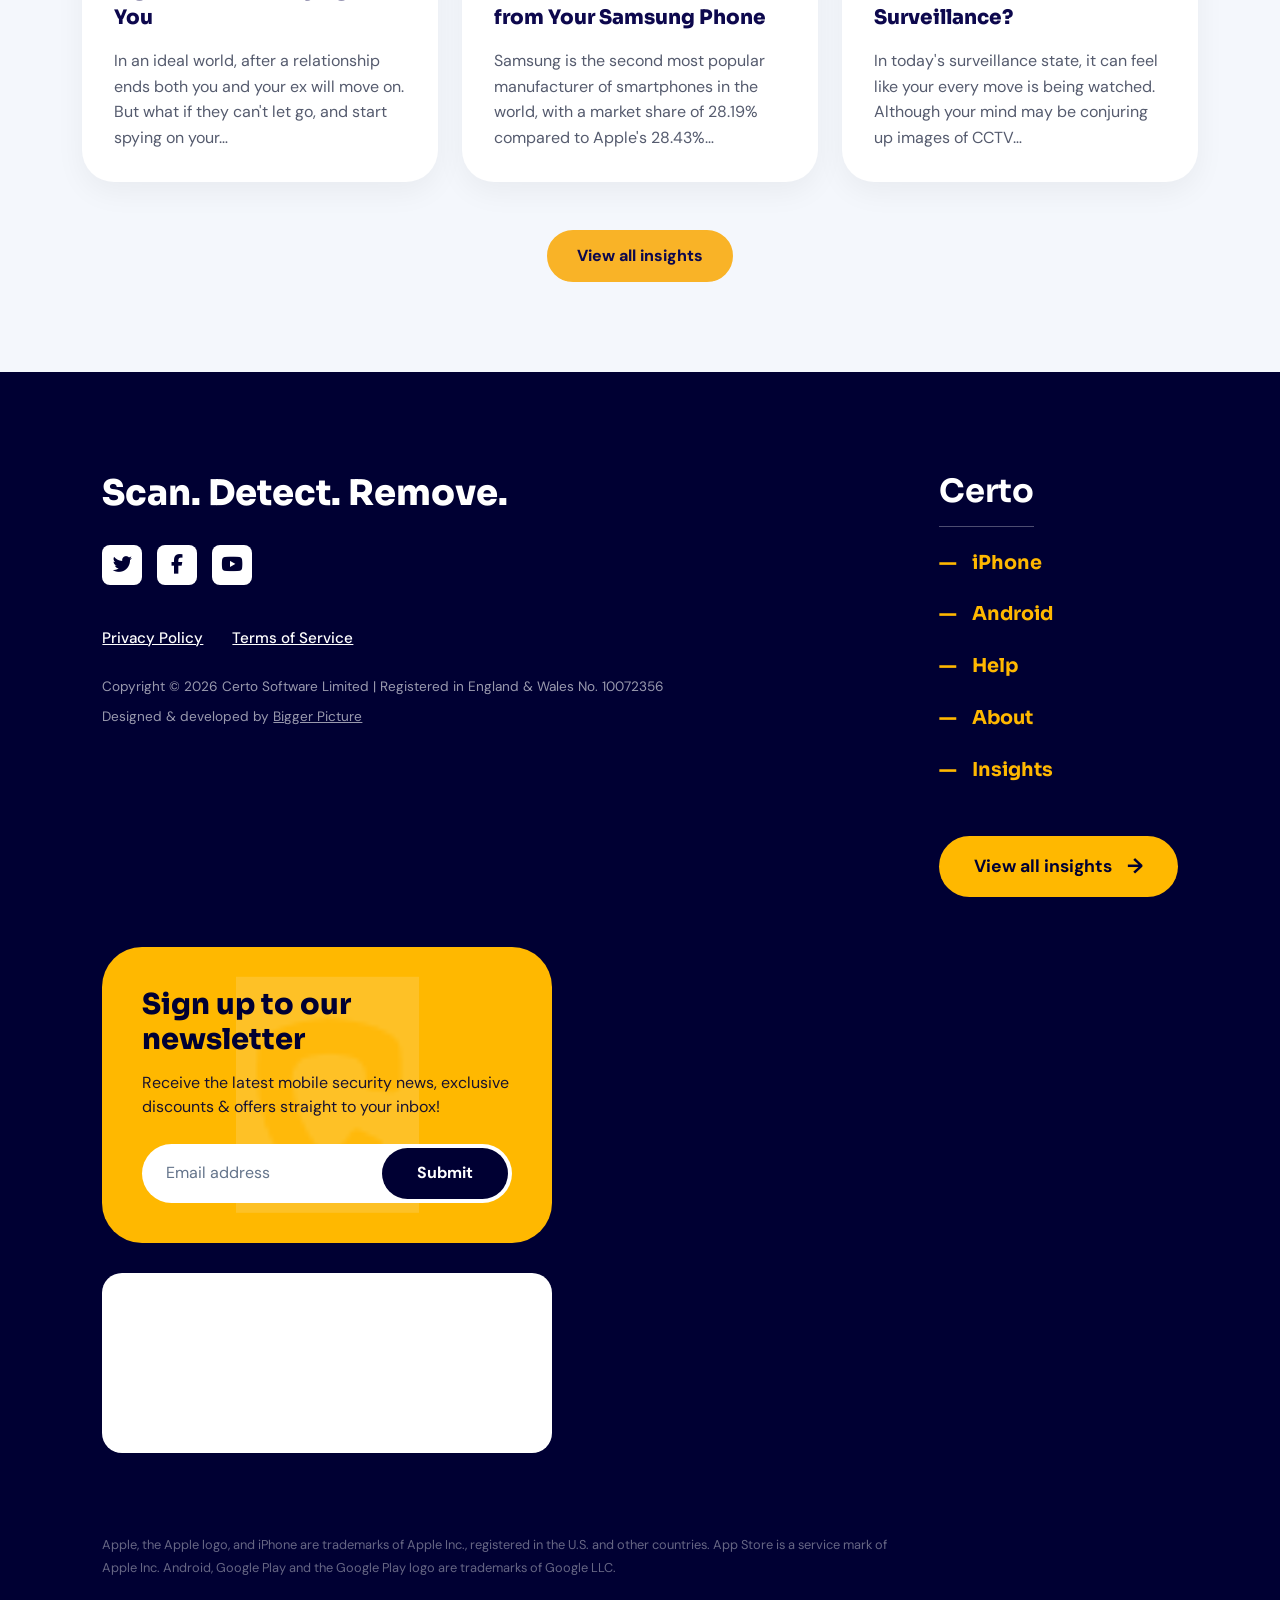
==== commit 6ca53700: "Add mobile navigation enhancements; implement backdrop and close button for improved UX" ====
--- a/index.html
+++ b/index.html
@@ -1,4 +1,4 @@
-<!DOCTYPE html>
+﻿<!DOCTYPE html>
 <html lang="en">
 
 <head>
@@ -12,7 +12,7 @@
   <link href="https://cdn.jsdelivr.net/npm/bootstrap-icons@1.11.3/font/bootstrap-icons.min.css" rel="stylesheet" />
   <!-- Google Fonts -->
   <link
-    href="https://fonts.googleapis.com/css2?family=DM+Sans:ital,opsz,wght@0,9..40,300;0,9..40,400;0,9..40,500;0,9..40,600;0,9..40,700;0,9..40,800;1,9..40,400&family=Sora:wght@400;600;700;800&display=swap"
+    href="https://fonts.googleapis.com/css2?family=DM+Sans:ital,opsz,wght@0,9..40,300;0,9..40,400;0,9..40,500;0,9..40,600;0,9..40,700;0,9..40,800;1,9..40,400&family=Sora:wght@400;600;700;800&family=Inter:wght@400;600;700;800&display=swap"
     rel="stylesheet" />
   <!-- Font Awesome -->
   <link rel="stylesheet" href="https://cdnjs.cloudflare.com/ajax/libs/font-awesome/6.4.2/css/all.min.css" />
@@ -45,7 +45,7 @@
         </button>
 
         <div class="collapse navbar-collapse" id="mainNav">
-          <button type="button" class="nav-close-btn d-md-none" aria-label="Close menu">
+          <button type="button" class="nav-panel-close" aria-label="Close navigation">
             <i class="bi bi-x-lg"></i>
           </button>
           <ul class="navbar-nav ms-auto mb-2 mb-lg-0 gap-lg-4">
@@ -62,7 +62,7 @@
           </ul>
           <a href="#" class="btn btn-sign-in ms-lg-5">Sign in</a>
         </div>
-        <div class="mobile-nav-backdrop d-md-none" aria-hidden="true"></div>
+        <div class="mobile-nav-backdrop" aria-hidden="true"></div>
 
       </div>
     </nav>
@@ -113,7 +113,7 @@
          REVIEWS & FEATURED IN SECTION START
     ============================================================ -->
     <div class="bg-gold-wrapper">
-      <section id="reviews" class="reviews-section">
+      <section class="reviews-section">
         <div class="container">
           <h2 class="section-title mb-5">
             Loved by thousands of iPhone<br>and Android users alike
@@ -481,9 +481,9 @@
         <div class="footer-left">
           <h2 class="brand-statement">Scan. Detect. Remove.</h2>
           <div class="social-icons">
-            <a href="#" aria-label="Twitter"><i class="fab fa-twitter"></i></a>
-            <a href="#" aria-label="Facebook"><i class="fab fa-facebook-f"></i></a>
-            <a href="#" aria-label="YouTube"><i class="fab fa-youtube"></i></a>
+            <a href="#"><i class="fab fa-twitter"></i></a>
+            <a href="#"><i class="fab fa-facebook-f"></i></a>
+            <a href="#"><i class="fab fa-youtube"></i></a>
           </div>
           <div class="footer-legal">
             <a href="#">Privacy Policy</a>
@@ -506,7 +506,7 @@
             <li><a href="#">Insights</a></li>
           </ul>
           <a href="#reviews" class="btn-insights-pill">
-            <span>View all insights</span>
+            <span data-i18n="navReviews">View all insights</span>
             <span class="btn-arrow">→</span>
           </a>
         </div>
@@ -514,7 +514,7 @@
         <!-- Right Column -->
         <div class="footer-right">
           <div class="newsletter-box">
-            <h3>Sign up to our newsletter</h3>
+            <h3 data-i18n="exitTitle">Sign up to our newsletter</h3>
             <p>Receive the latest mobile security news, exclusive discounts & offers straight to your inbox!</p>
             
             <form class="newsletter-input-group">
@@ -522,6 +522,7 @@
               <button type="submit" class="btn-submit">Submit</button>
             </form>
           </div>
+          <div class="extra-box"></div>
         </div>
       </div>
 
@@ -535,35 +536,53 @@
     <script>
       document.getElementById('year').textContent = new Date().getFullYear();
 
-      const navElement = document.getElementById('mainNav');
-      const navBackdrop = document.querySelector('.mobile-nav-backdrop');
-      const navCloseBtn = document.querySelector('.nav-close-btn');
-      const navToggleBtn = document.querySelector('.navbar-toggler');
-
-      if (navElement && navBackdrop && navCloseBtn && navToggleBtn) {
-        const navCollapse = new bootstrap.Collapse(navElement, { toggle: false });
-
-        navBackdrop.addEventListener('click', () => navCollapse.hide());
-        navCloseBtn.addEventListener('click', () => navCollapse.hide());
-
-        navElement.querySelectorAll('.nav-link, .btn-sign-in').forEach((item) => {
-          item.addEventListener('click', () => {
-            if (window.innerWidth < 768) {
-              navCollapse.hide();
+      (function () {
+        const nav = document.getElementById('mainNav');
+        const toggle = document.querySelector('.navbar-toggler');
+        const closeBtn = document.querySelector('.nav-panel-close');
+        const backdrop = document.querySelector('.mobile-nav-backdrop');
+
+        if (!nav || !toggle || !closeBtn || !backdrop) {
+          return;
+        }
+
+        const isMobile = () => window.matchMedia('(max-width: 767.98px)').matches;
+        const setOpen = (open) => {
+          nav.classList.toggle('mobile-open', open);
+          document.body.classList.toggle('mobile-nav-open', open);
+          toggle.setAttribute('aria-expanded', open ? 'true' : 'false');
+        };
+
+        toggle.addEventListener('click', function (event) {
+          if (isMobile()) {
+            event.preventDefault();
+            setOpen(!nav.classList.contains('mobile-open'));
+          }
+        });
+
+        closeBtn.addEventListener('click', function () {
+          setOpen(false);
+        });
+
+        backdrop.addEventListener('click', function () {
+          setOpen(false);
+        });
+
+        nav.querySelectorAll('.nav-link, .btn-sign-in').forEach(function (el) {
+          el.addEventListener('click', function () {
+            if (isMobile()) {
+              setOpen(false);
             }
           });
         });
 
-        navElement.addEventListener('show.bs.collapse', () => {
-          document.body.classList.add('nav-open');
-          navToggleBtn.setAttribute('aria-expanded', 'true');
+        window.addEventListener('resize', function () {
+          if (!isMobile()) {
+            setOpen(false);
+          }
         });
-
-        navElement.addEventListener('hidden.bs.collapse', () => {
-          document.body.classList.remove('nav-open');
-          navToggleBtn.setAttribute('aria-expanded', 'false');
-        });
-      }
+      })();
     </script>
 </body>
-</html>+
+</html>
--- a/assets/css/style.css
+++ b/assets/css/style.css
@@ -1,4 +1,4 @@
-/* ============================================================
+﻿/* ============================================================
    CERTO – CUSTOM STYLESHEET
    style.css
    ============================================================ */
@@ -9,12 +9,17 @@
 :root {
   /* Brand Colors */
   --color-gold: #F9B327;
+  /* Updated to match reference image */
   --color-gold-dark: #E2A822;
   --color-blue: #4A5BFF;
+  /* Updated to match Figma */
   --color-blue-dark: #3F4EE6;
   --color-dark: #0d084d;
+  /* Updated to match Figma */
+  --color-dark-alt: #16213E;
   --color-body-bg: #FFFFFF;
   --color-section-bg: #F4F7FC;
+  --color-features-bg: #EEF3F9;
   --color-cta-bg: #E7EFFB;
 
   /* Text */
@@ -32,9 +37,16 @@
   --radius-xl: 32px;
   --radius-pill: 100px;
 
+  /* Spacing */
+  --section-py: 80px;
+
   /* Typography */
   --font-heading: 'Sora', sans-serif;
   --font-body: 'DM Sans', sans-serif;
+
+  /* Shadows */
+  --shadow-card: 0 4px 24px rgba(6, 11, 39, 0.08);
+  --shadow-card-hover: 0 8px 36px rgba(6, 11, 39, 0.14);
 }
 
 /* ============================================================
@@ -101,11 +113,22 @@
   justify-content: center;
 }
 
+.btn-sm {
+  padding: 0.5rem 1.25rem;
+  font-size: 0.85rem;
+}
+
 .brand-text {
+  /* Use 800 or 900 for that thick, heavy look in the image */
   font-weight: 800;
   font-size: 1.8rem;
   color: #0d084d;
+  /* Dark navy color from image_5d249e.png */
+
+  /* Tighten letter spacing slightly to match the compact brand look */
   letter-spacing: -0.03em;
+
+  /* Ensure it aligns perfectly with the shield icon */
   line-height: 1;
 }
 
@@ -155,6 +178,36 @@
   transform: translateY(-2px);
 }
 
+/* White */
+.btn-certo-white {
+  background-color: #fff;
+  color: var(--color-blue);
+  border: 2px solid #fff;
+}
+
+.btn-certo-white:hover,
+.btn-certo-white:focus {
+  background-color: transparent;
+  color: #fff;
+  border-color: #fff;
+  transform: translateY(-2px);
+}
+
+/* Blue */
+.btn-certo-blue {
+  background-color: var(--color-blue);
+  color: var(--color-text-white);
+  border: 2px solid var(--color-blue);
+}
+
+.btn-certo-blue:hover,
+.btn-certo-blue:focus {
+  background-color: var(--color-blue-dark);
+  border-color: var(--color-blue-dark);
+  color: var(--color-text-white);
+  transform: translateY(-2px);
+}
+
 /* Purple */
 .btn-certo-purple {
   background-color: var(--color-purple);
@@ -170,6 +223,20 @@
   transform: translateY(-2px);
 }
 
+/* Outline Light */
+.btn-certo-outline-light {
+  background-color: transparent;
+  color: var(--color-text-white);
+  border: 2px solid #fff;
+}
+
+.btn-certo-outline-light:hover,
+.btn-certo-outline-light:focus {
+  background-color: #fff;
+  color: var(--color-text-primary);
+  transform: translateY(-2px);
+}
+
 /* ============================================================
    4. NAVBAR
    ============================================================ */
@@ -183,6 +250,29 @@
   align-items: center;
   gap: 8px;
   color: var(--color-dark) !important;
+}
+
+.logo-icon {
+  display: inline-flex;
+  align-items: center;
+  justify-content: center;
+  width: 36px;
+  height: 36px;
+  background-color: var(--color-gold);
+  color: var(--color-dark);
+  font-family: var(--font-heading);
+  font-weight: 800;
+  font-size: 1.1rem;
+  border-radius: 8px;
+}
+
+.logo-text {
+  font-family: var(--font-heading);
+  font-weight: 800;
+  font-size: 1.7rem;
+  color: var(--color-dark);
+  letter-spacing: -0.03em;
+  line-height: 1;
 }
 
 .certo-navbar .nav-link {
@@ -213,225 +303,177 @@
 }
 
 /* ============================================================
-   MOBILE & TABLET RESPONSIVE NAVBAR
+   4A. TABLET & MOBILE NAV UX
    ============================================================ */
-/* Hide navbar on tablet and mobile */
-@media (max-width: 991px) {
+.mobile-nav-backdrop,
+.nav-panel-close {
+  display: none;
+}
+
+@media (max-width: 991.98px) {
   .certo-navbar {
     padding: 12px 0;
   }
-  
+
   .navbar-toggler {
-    border: none;
-  }
-  
+    border: 0;
+    padding: 0.2rem 0.35rem;
+  }
+
   .navbar-toggler:focus {
     box-shadow: none;
-    outline: none;
-  }
-}
-
-/* Tablet Navigation (768px) - Left Sidebar */
-@media (max-width: 991px) and (min-width: 768px) {
-  /* Tablet mode: 768px */
+  }
+}
+
+@media (min-width: 768px) and (max-width: 991.98px) {
+  .navbar-collapse {
+    background: #ffffff;
+    margin-top: 14px;
+    padding: 14px 16px;
+    border-radius: 14px;
+    box-shadow: 0 14px 35px rgba(13, 8, 77, 0.12);
+  }
+
+  .certo-navbar .nav-link {
+    padding: 10px 12px;
+    border-radius: 10px;
+  }
+
+  .btn-sign-in {
+    margin-left: 0 !important;
+    margin-top: 12px;
+    width: 100%;
+  }
+}
+
+@media (max-width: 767.98px) {
   .certo-navbar {
-    background-color: #F4F7FC;
-    padding: 20px 0;
-    position: static;
-  }
-
-  .navbar-collapse {
+    padding: 12px 0;
+    position: relative;
+    z-index: 1001;
+  }
+
+  .brand-text {
+    font-size: 1.55rem;
+  }
+
+  .mobile-nav-backdrop {
+    display: block;
+    position: fixed;
+    inset: 0;
+    background: rgba(7, 11, 36, 0.35);
+    opacity: 0;
+    pointer-events: none;
+    transition: opacity 0.28s ease;
+    z-index: 1090;
+  }
+
+  body.mobile-nav-open .mobile-nav-backdrop {
+    opacity: 1;
+    pointer-events: auto;
+  }
+
+  body.mobile-nav-open {
+    overflow: hidden;
+  }
+
+  #mainNav {
+    display: block !important;
     position: fixed;
     left: 0;
     top: 0;
-    width: 280px;
+    width: min(85vw, 320px);
     height: 100vh;
-    background-color: #F4F7FC;
-    z-index: 1050;
-    padding: 80px 20px 30px;
-    border-right: 1px solid #E2E8F4;
+    background: #F4F7FC;
+    border-right: 1px solid #dde5f1;
+    box-shadow: 16px 0 40px rgba(13, 8, 77, 0.18);
+    padding: 18px 16px 24px;
+    transform: translateX(-104%);
+    transition: transform 0.33s cubic-bezier(0.2, 0.7, 0.2, 1);
+    z-index: 1100;
     overflow-y: auto;
-    transform: translateX(-100%);
-    transition: transform 0.4s ease-out;
-  }
-
-  .navbar-collapse.show {
+    visibility: hidden;
+    pointer-events: none;
+  }
+
+  #mainNav.mobile-open {
     transform: translateX(0);
-  }
-
-  .certo-logo {
-    position: fixed;
-    top: 20px;
-    left: 20px;
-    z-index: 1051;
-  }
-
-  .navbar-toggler {
-    position: relative;
-    z-index: 1051;
-  }
-
-  .navbar-nav {
-    flex-direction: column;
-    margin: 0;
-    gap: 0 !important;
-  }
-
-  .certo-navbar .nav-link {
-    padding: 12px 0;
-    font-size: 0.95rem;
-    border-bottom: 1px solid #E2E8F4;
-  }
-
-  .btn-sign-in {
-    width: 100%;
-    margin: 20px 0 0 0 !important;
-    margin-left: 0 !important;
-  }
-}
-
-/* Mobile (360px) */
-@media (max-width: 767px) {
-  .certo-navbar {
-    background-color: #F4F7FC;
-    padding: 12px 15px;
-    position: static;
-  }
-  
-  .certo-logo {
-    gap: 8px;
-  }
-  
-  .brand-text {
-    font-size: 1.2rem;
-  }
-  
-  .navbar-toggler {
-    padding: 0.15rem 0.3rem;
-    position: relative;
-    z-index: 1051;
-    border: none;
-  }
-
-  .navbar-toggler:focus {
-    box-shadow: none;
-    outline: none;
-  }
-  
-  .navbar-toggler-icon {
-    width: 1.3rem;
-    height: 1.3rem;
-  }
-
-  /* Slide-in sidebar from left to right on mobile */
-  .navbar-collapse {
-    position: fixed;
-    left: 0;
-    top: 0;
-    width: 280px;
-    height: 100vh;
-    background-color: #F4F7FC !important;
-    background: #F4F7FC !important;
-    z-index: 1050;
-    padding: 30px 20px;
-    border-right: 2px solid #E2E8F4;
-    overflow-y: auto;
-    transform: translateX(-100%);
-    transition: transform 0.4s cubic-bezier(0.4, 0, 0.2, 1);
-    flex-direction: column !important;
-    display: flex !important;
-  }
-
-  .navbar-collapse.show {
-    transform: translateX(0);
-    background-color: #F4F7FC !important;
-    background: #F4F7FC !important;
-  }
-
-  /* Overlay backdrop when navbar is open */
-  .navbar-collapse.show::after {
-    content: '';
-    position: fixed;
-    top: 0;
-    right: 0;
-    bottom: 0;
-    left: 280px;
-    background-color: rgba(0, 0, 0, 0.5);
-    z-index: -1;
-  }
-  
-  .collapse.show {
-    margin-top: 0;
-    background-color: transparent;
-    padding: 0;
-    border-radius: 0;
-    box-shadow: none;
-  }
-  
-  .navbar-nav {
-    flex-direction: column !important;
-    gap: 0 !important;
-    margin-bottom: 20px;
-  }
-  
-  .certo-navbar .nav-link {
-    padding: 14px 0;
-    font-size: 1.1rem;
-    font-weight: 600;
-    color: var(--color-dark);
-    border: none;
-    border-bottom: 1px solid #E2E8F4;
-    transition: color 0.2s ease;
-  }
-
-  .certo-navbar .nav-link:hover {
-    color: var(--color-blue);
-  }
-  
-  .certo-navbar .nav-link:last-child {
-    border-bottom: none;
-  }
-
-  .certo-navbar .dropdown-toggle {
-    font-weight: 600;
-  }
-
-  .certo-navbar .dropdown-menu {
-    background-color: #fff;
-    border: none;
-    box-shadow: none;
-    padding: 8px 0;
-    margin-top: 8px;
-    border-radius: 8px;
-  }
-
-  .certo-navbar .dropdown-item {
-    padding: 10px 0 10px 20px;
-    font-size: 0.95rem;
-    color: var(--color-text-secondary);
-  }
-  
-  .btn-sign-in {
-    background-color: var(--color-blue);
-    color: #fff;
-    border-radius: 50px;
-    font-weight: 800;
-    padding: 12px 24px;
-    font-size: 1rem;
-    margin: 0 !important;
-    margin-top: 20px !important;
-    width: 100%;
-    text-align: center;
-    display: flex;
+    visibility: visible;
+    pointer-events: auto;
+  }
+
+  .nav-panel-close {
+    display: inline-flex;
     align-items: center;
     justify-content: center;
-    border: none;
-  }
-
-  .btn-sign-in:hover {
-    background-color: var(--color-blue-dark);
+    width: 38px;
+    height: 38px;
+    margin-left: auto;
+    margin-bottom: 12px;
+    border: 0;
+    border-radius: 999px;
+    background: rgba(74, 91, 255, 0.12);
+    color: var(--color-blue);
+    font-size: 1rem;
+  }
+
+  .navbar-nav {
+    gap: 0 !important;
+    margin-bottom: 16px;
+  }
+
+  .certo-navbar .nav-link {
+    padding: 12px 2px;
+    font-size: 1.1rem;
+    font-weight: 700;
+    border-bottom: 1px solid #dde5f1;
+  }
+
+  .certo-navbar .dropdown-menu {
+    border: 0;
+    box-shadow: none;
+    background: transparent;
+    margin: 4px 0 0;
+    padding: 0 0 8px 12px;
+  }
+
+  .certo-navbar .dropdown-item {
+    padding: 8px 0;
+    font-weight: 600;
+    color: #334155;
+  }
+
+  .btn-sign-in {
+    margin: 10px 0 0 !important;
+    width: 100%;
+    justify-content: center;
+    padding: 0.78rem 1.25rem;
+    background: #4A5BFF;
     color: #fff;
   }
+}
+
+/* ============================================================
+   5. HERO SECTION
+   ============================================================ */
+.hero-section {
+  background: #F4F7FC;
+  position: relative;
+  overflow: hidden;
+  padding: 0;
+  min-height: 680px;
+}
+
+/* subtle left light fade */
+.hero-section::before {
+  content: '';
+  position: absolute;
+  top: -20%;
+  left: -10%;
+  width: 60%;
+  height: 140%;
+  background: radial-gradient(circle, rgba(255, 255, 255, 0.9) 0%, rgba(244, 247, 252, 0) 70%);
+  z-index: 0;
 }
 
 /* ============================================================
@@ -440,56 +482,54 @@
 .hero-container {
   display: flex;
   align-items: center;
-  justify-content: space-between;
   background: linear-gradient(135deg, #f0f6ff 0%, #ffffff 100%);
   min-height: 85vh;
-  padding: 60px 8%;
+  padding-left: 10%;
+  /* Creates the left-side breathing room for text */
   overflow: hidden;
   position: relative;
-  gap: 40px;
 }
 
 /* Text Section */
 .hero-content {
+  flex: 0 0 45%;
   padding-right: 40px;
   z-index: 5;
 }
 
 .hero-title {
   font-family: var(--font-heading);
-  font-size: 2.6rem;
+  font-size: 4.2rem;
   font-weight: 800;
   color: #0d084d;
   line-height: 1.05;
-  margin-bottom: 18px;
+  margin-bottom: 25px;
   letter-spacing: -0.02em;
 }
 
 .hero-subtitle {
   font-family: var(--font-body);
-  font-size: 1rem;
+  font-size: 1.3rem;
   color: #475569;
   line-height: 1.6;
-  margin-bottom: 30px;
-  max-width: 600px;
+  margin-bottom: 45px;
+  max-width: 540px;
 }
 
 /* Button Group */
 .hero-cta-group {
   display: flex;
-  gap: 16px;
-  flex-wrap: wrap;
-  justify-content: flex-start;
+  gap: 25px;
 }
 
 .btn-pill {
-  padding: 12px 28px;
+  padding: 18px 40px;
   border-radius: 50px;
   font-weight: 700;
   text-decoration: none;
-  font-size: 1rem;
+  font-size: 1.15rem;
   transition: all 0.3s ease;
-  display: inline-flex;
+  display: flex;
   align-items: center;
   gap: 12px;
 }
@@ -550,7 +590,8 @@
 
 .orange-tint-wrapper {
   position: relative;
-  background-color: #ffb33e;
+  background-color: hsl((255, 179, 62));
+  /* Base orange color */
   line-height: 0;
   width: 100%;
 }
@@ -559,6 +600,7 @@
   width: 100%;
   height: 100%;
   object-fit: cover;
+  /* This creates the monochromatic effect */
   mix-blend-mode: multiply;
   opacity: 0.9;
 }
@@ -567,11 +609,12 @@
 .phone-mockup {
   position: absolute;
   top: 50%;
-  left: 10%;
+  left: 12%;
+  /* Overlapping the border */
   transform: translateY(-50%);
-  width: 36%;
+  width: 32%;
   z-index: 10;
-  filter: drop-shadow(0 20px 40px rgba(0, 0, 0, 0.35));
+  filter: drop-shadow(0 30px 60px rgba(0, 0, 0, 0.45));
   animation: floating 4s ease-in-out infinite;
 }
 
@@ -595,167 +638,34 @@
   }
 }
 
-<<<<<<< HEAD
-/* Tablet (768px) */
-@media (max-width: 991px) and (min-width: 768px) {
-=======
-@media (max-width: 768px) {
->>>>>>> de9821a695a640d9ef631dc6320549e16232058f
+/* Mobile Responsiveness */
+@media (max-width: 1024px) {
   .hero-container {
     flex-direction: column;
-    padding: 40px 30px;
+    padding: 60px 5%;
     text-align: center;
     min-height: auto;
-    padding-top: 60px;
   }
 
   .hero-content {
     flex: 1;
     padding-right: 0;
-    margin-bottom: 40px;
+    margin-bottom: 50px;
     max-width: 100%;
   }
 
   .hero-cta-group {
     justify-content: center;
-    flex-wrap: wrap;
-    gap: 15px;
   }
 
   .hero-visual-frame {
     border-right: 15px solid #4338ca;
     width: 100%;
-    height: auto;
     aspect-ratio: 16 / 10;
-    min-height: 300px;
   }
 
   .hero-title {
-    font-size: 2.2rem;
-<<<<<<< HEAD
-    margin-bottom: 20px;
-  }
-
-  .hero-subtitle {
-    font-size: 1rem;
-    margin-bottom: 30px;
-  }
-
-  .btn-pill {
-    padding: 14px 28px;
-=======
-  }
-
-}
-
-/* Small mobile (360px) specific tweaks */
-@media (max-width: 360px) {
-  .hero-title {
-    font-size: 1.8rem;
-    line-height: 1.15;
-  }
-
-  .hero-subtitle {
-    font-size: 0.95rem;
-  }
-
-  .btn-pill {
-    padding: 10px 18px;
->>>>>>> de9821a695a640d9ef631dc6320549e16232058f
-    font-size: 0.95rem;
-  }
-
-  .phone-mockup {
-<<<<<<< HEAD
-    width: 40%;
-    left: 8%;
-  }
-}
-
-/* Mobile (360px) */
-@media (max-width: 767px) {
-  .hero-container {
-    flex-direction: column;
-    padding: 30px 16px;
-    text-align: center;
-    min-height: auto;
-    background: linear-gradient(135deg, #f0f6ff 0%, #ffffff 100%);
-  }
-
-  .hero-content {
-    flex: 1;
-    padding-right: 0;
-    margin-bottom: 30px;
-    max-width: 100%;
-  }
-
-  .hero-cta-group {
-    justify-content: center;
-    flex-direction: column;
-    gap: 12px;
-  }
-
-  .hero-visual-frame {
-    border: none;
-    border-radius: 12px;
-    overflow: hidden;
-    width: 100%;
-    height: auto;
-    aspect-ratio: 1 / 1;
-    min-height: 280px;
-  }
-
-  .hero-title {
-    font-size: 1.75rem;
-    margin-bottom: 15px;
-    line-height: 1.2;
-  }
-
-  .hero-subtitle {
-    font-size: 0.95rem;
-    margin-bottom: 25px;
-    line-height: 1.5;
-  }
-
-  .btn-pill {
-    padding: 13px 24px;
-    font-size: 0.9rem;
-    width: 100%;
-    justify-content: center;
-  }
-
-  .arrow {
-    font-size: 1.2rem;
-  }
-
-  .phone-mockup {
-    display: none;
-=======
-    width: 48%;
-    left: 26%;
-  }
-}
-
-/* Desktop large (1200px+) enhancements */
-@media (min-width: 1200px) {
-  .hero-container {
-    padding-left: 10%;
-    padding-right: 10%;
-    min-height: 85vh;
-  }
-
-  .hero-content {
-    padding-right: 60px;
-  }
-
-  .hero-title {
-    font-size: 3.6rem;
-  }
-
-  .phone-mockup {
-    width: 34%;
-    left: 12%;
->>>>>>> de9821a695a640d9ef631dc6320549e16232058f
+    font-size: 2.8rem;
   }
 }
 
@@ -838,92 +748,6 @@
   margin-top: auto;
 }
 
-/* Tablet (768px) */
-@media (max-width: 991px) and (min-width: 768px) {
-  .reviews-section {
-    padding: 60px 0 30px 0;
-  }
-
-  .reviews-section .section-title {
-    font-size: 2rem;
-    margin-bottom: 40px;
-    padding: 0 24px;
-  }
-
-  .reviews-scroll-track {
-    padding: 0 24px 30px;
-  }
-
-  .reviews-scroll {
-    gap: 20px;
-    padding: 0;
-  }
-
-  .review-card {
-    min-width: 280px;
-    max-width: 340px;
-    padding: 28px 24px;
-    border-radius: 24px;
-  }
-
-  .review-text {
-    font-size: 0.95rem;
-    margin-bottom: 20px;
-  }
-
-  .reviewer-name {
-    font-size: 0.95rem;
-  }
-}
-
-/* Mobile (360px) */
-@media (max-width: 767px) {
-  .reviews-section {
-    padding: 40px 0 30px 0;
-  }
-
-  .reviews-section .section-title {
-    font-size: 1.5rem;
-    margin-bottom: 30px;
-    padding: 0 16px;
-  }
-
-  .reviews-scroll-track {
-    padding: 0 16px 25px;
-    margin-left: -16px;
-    margin-right: -16px;
-    padding-left: 16px;
-    padding-right: 16px;
-  }
-
-  .reviews-scroll {
-    gap: 15px;
-    padding: 0;
-  }
-
-  .review-card {
-    min-width: 100%;
-    max-width: 100%;
-    padding: 20px 18px;
-    border-radius: 20px;
-  }
-
-  .review-text {
-    font-size: 0.9rem;
-    line-height: 1.4;
-    margin-bottom: 15px;
-  }
-
-  .reviewer-name {
-    font-size: 0.9rem;
-  }
-
-  .stars {
-    font-size: 1.1rem;
-    margin-bottom: 15px;
-  }
-}
-
 .featured-section {
   padding: 40px 0 100px 0;
 }
@@ -950,50 +774,6 @@
 
 .featured-logo-item:hover {
   opacity: 0.7;
-}
-
-/* Tablet (768px) */
-@media (max-width: 991px) and (min-width: 768px) {
-  .featured-section {
-    padding: 30px 0 60px 0;
-  }
-
-  .featured-logos-bar {
-    flex-wrap: wrap;
-    gap: 16px !important;
-  }
-
-  .featured-label {
-    font-size: 1rem;
-    width: 100%;
-  }
-
-  .featured-logo-item {
-    height: 32px;
-    max-width: 100px;
-  }
-}
-
-/* Mobile (360px) */
-@media (max-width: 767px) {
-  .featured-section {
-    padding: 25px 0 50px 0;
-  }
-
-  .featured-logos-bar {
-    flex-direction: column;
-    gap: 12px !important;
-  }
-
-  .featured-label {
-    font-size: 0.85rem;
-    font-weight: 700;
-  }
-
-  .featured-logo-item {
-    height: 28px;
-    max-width: 120px;
-  }
 }
 
 /* ============================================================
@@ -1049,61 +829,6 @@
   z-index: 1;
 }
 
-/* Tablet (768px) */
-@media (max-width: 991px) and (min-width: 768px) {
-  .mission-section {
-    padding: 60px 0;
-  }
-
-  .mission-title {
-    font-size: 1.8rem;
-    margin-bottom: 1rem;
-  }
-
-  .mission-body {
-    font-size: 0.95rem;
-  }
-
-  .mission-photo-wrapper {
-    max-width: 100%;
-  }
-
-  .mission-photo-wrapper::after {
-    top: 10px;
-    left: 10px;
-    right: -10px;
-    bottom: -10px;
-  }
-}
-
-/* Mobile (360px) */
-@media (max-width: 767px) {
-  .mission-section {
-    padding: 40px 16px;
-  }
-
-  .mission-title {
-    font-size: 1.4rem;
-    margin-bottom: 1rem;
-  }
-
-  .mission-body {
-    font-size: 0.9rem;
-    line-height: 1.6;
-  }
-
-  .mission-photo-wrapper {
-    max-width: 100%;
-  }
-
-  .mission-photo-wrapper::after {
-    top: 8px;
-    left: 8px;
-    right: -8px;
-    bottom: -8px;
-  }
-}
-
 /* ============================================================
    8. FEATURES & DUAL CARDS SECTION
    ============================================================ */
@@ -1227,130 +952,6 @@
 .dual-card--white:hover {
   transform: none;
   box-shadow: none;
-}
-
-/* Tablet (768px) */
-@media (max-width: 991px) and (min-width: 768px) {
-  .features-section {
-    padding: 50px 0 15px 0;
-  }
-
-  .features-title {
-    font-size: 1.7rem;
-  }
-
-  .features-card {
-    padding: 2rem 1.5rem;
-    border-radius: 24px;
-  }
-
-  .feature-icon {
-    width: 50px;
-    height: 50px;
-    margin: 0 auto 1rem;
-    font-size: 1.8rem;
-  }
-
-  .feature-icon img {
-    width: 42px;
-    height: 42px;
-  }
-
-  .feature-title {
-    font-size: 1rem;
-    margin-bottom: 0.6rem;
-  }
-
-  .feature-desc {
-    font-size: 0.85rem;
-  }
-
-  .dual-cards-section {
-    padding: 30px 0 60px 0;
-  }
-
-  .dual-card {
-    padding: 2rem 1.5rem;
-    border-radius: 24px;
-    min-height: 240px;
-  }
-
-  .dual-card h3 {
-    font-size: 1.3rem;
-    margin-bottom: 0.8rem;
-  }
-
-  .dual-card p {
-    font-size: 0.9rem;
-    margin-bottom: 1.5rem;
-  }
-}
-
-/* Mobile (360px) */
-@media (max-width: 767px) {
-  .features-section {
-    padding: 40px 16px 15px;
-  }
-
-  .features-heading {
-    margin: 0 auto 1.5rem;
-  }
-
-  .features-title {
-    font-size: 1.4rem;
-  }
-
-  .features-card {
-    padding: 1.5rem 1.2rem;
-    border-radius: 20px;
-  }
-
-  .feature-item {
-    padding: 0;
-  }
-
-  .feature-icon {
-    width: 44px;
-    height: 44px;
-    margin: 0 auto 0.8rem;
-    font-size: 1.4rem;
-  }
-
-  .feature-icon img {
-    width: 36px;
-    height: 36px;
-  }
-
-  .feature-title {
-    font-size: 0.95rem;
-    margin-bottom: 0.5rem;
-  }
-
-  .feature-desc {
-    font-size: 0.8rem;
-    line-height: 1.5;
-  }
-
-  .dual-cards-section {
-    padding: 25px 16px 40px;
-  }
-
-  .dual-card {
-    padding: 1.5rem 1.2rem;
-    border-radius: 16px;
-    min-height: 200px;
-  }
-
-  .dual-card h3 {
-    font-size: 1.15rem;
-    margin-bottom: 0.6rem;
-  }
-
-  .dual-card p {
-    font-size: 0.85rem;
-    line-height: 1.5;
-    margin-bottom: 1rem;
-  }
 }
 
 /* ============================================================
@@ -1375,90 +976,6 @@
   font-size: 1.2rem;
   font-weight: 700;
   margin-bottom: 2.5rem;
-}
-
-/* Tablet (768px) */
-@media (max-width: 991px) and (min-width: 768px) {
-  .cta-banner-section {
-    padding: 60px 30px;
-  }
-
-  .cta-banner-title {
-    font-size: 1.8rem;
-    margin-bottom: 0.3rem;
-  }
-
-  .cta-banner-sub {
-    font-size: 1rem;
-    margin-bottom: 1.5rem;
-  }
-}
-
-/* Tablet (768px) */
-@media (max-width: 991px) and (min-width: 768px) {
-  .cta-banner-section {
-    padding: 60px 30px;
-  }
-
-  .cta-banner-title {
-    font-size: 1.8rem;
-    margin-bottom: 0.3rem;
-  }
-
-  .cta-banner-sub {
-    font-size: 1rem;
-    margin-bottom: 1.5rem;
-  }
-
-  .d-flex.flex-wrap.justify-content-center.gap-3 {
-    gap: 12px !important;
-    flex-wrap: wrap;
-  }
-
-  .d-flex.flex-wrap.justify-content-center.gap-3 .btn {
-    min-width: 45%;
-  }
-}
-
-/* Mobile (360px) */
-@media (max-width: 767px) {
-  .cta-banner-section {
-    padding: 40px 16px;
-  }
-
-  .cta-banner-title {
-    font-size: 1.4rem;
-    margin-bottom: 0.2rem;
-  }
-
-  .cta-banner-sub {
-    font-size: 0.95rem;
-    margin-bottom: 1.2rem;
-    font-weight: 600;
-  }
-
-  .d-flex.flex-wrap.justify-content-center.gap-3 {
-    gap: 10px !important;
-    flex-direction: column;
-  }
-
-  .d-flex.flex-wrap.justify-content-center.gap-3 .btn {
-    width: 100%;
-  }
-
-  .d-flex.flex-column.gap-3 {
-    gap: 10px !important;
-  }
-
-  .d-flex.flex-column.gap-3 .btn {
-    width: 100%;
-  }
-
-  /* Container adjustments */
-  .container {
-    padding-left: 16px !important;
-    padding-right: 16px !important;
-  }
 }
 
 /* ============================================================
@@ -1523,70 +1040,6 @@
   color: var(--color-text-secondary);
   line-height: 1.6;
   margin-bottom: 0;
-}
-
-/* Tablet (768px) */
-@media (max-width: 991px) and (min-width: 768px) {
-  .insights-section {
-    padding: 60px 0;
-  }
-
-  .insight-img {
-    height: 180px;
-  }
-
-  .insight-body {
-    padding: 1.5rem;
-  }
-
-  .insight-title {
-    font-size: 1.05rem;
-    margin-bottom: 0.8rem;
-  }
-
-  .insight-excerpt {
-    font-size: 0.9rem;
-  }
-
-  .insight-tag {
-    font-size: 0.7rem;
-    padding: 5px 10px;
-    top: 12px;
-    left: 12px;
-  }
-}
-
-/* Mobile (360px) */
-@media (max-width: 767px) {
-  .insights-section {
-    padding: 40px 16px;
-  }
-
-  .insight-img {
-    height: 160px;
-  }
-
-  .insight-body {
-    padding: 1.2rem;
-  }
-
-  .insight-title {
-    font-size: 0.95rem;
-    margin-bottom: 0.6rem;
-    line-height: 1.3;
-  }
-
-  .insight-excerpt {
-    font-size: 0.85rem;
-    line-height: 1.5;
-  }
-
-  .insight-tag {
-    font-size: 0.65rem;
-    padding: 4px 8px;
-    top: 10px;
-    left: 10px;
-  }
 }
 
 /* ============================================================
@@ -1813,6 +1266,13 @@
   background-color: #0a1f44;
 }
 
+.extra-box {
+  background: white;
+  height: 180px;
+  border-radius: 20px;
+  margin-top: 30px;
+}
+
 .footer-center {
   display: flex;
   flex-direction: column;
@@ -1898,7 +1358,16 @@
   max-width: 800px;
 }
 
+/* Responsive utilities */
 @media (max-width: 991.98px) {
+  .hero-right-col {
+    display: none;
+  }
+
+  .hero-section {
+    min-height: auto;
+  }
+
   .features-heading {
     margin-bottom: 2rem;
   }
@@ -1912,333 +1381,219 @@
   }
 }
 
-/* ============================================================
-   11. SITE FOOTER - TABLET (768px)
-   ============================================================ */
-@media (max-width: 991px) and (min-width: 768px) {
-  .site-footer {
-    padding: 60px 24px 40px;
-  }
-
-  .footer-wrap {
-    gap: 30px;
-  }
-
-  .brand-statement {
-    font-size: 1.6rem;
-    margin-bottom: 20px;
-  }
-
-  .footer-title {
-    font-size: 1.4rem;
-    margin-bottom: 15px;
-    padding-bottom: 12px;
-  }
-
-  .social-icons {
-    gap: 12px;
-    margin-bottom: 30px;
-  }
-
-  .social-icons a {
-    width: 36px;
-    height: 36px;
-    font-size: 1rem;
-  }
-
-  .footer-legal a {
-    margin-right: 15px;
-    font-size: 0.9rem;
-  }
-
-  .copyright-text,
-  .credits {
-    font-size: 0.8rem;
-  }
-
-  .nav-links li {
-    margin-bottom: 15px;
-  }
-
-  .nav-links li a {
-    font-size: 1rem;
+@media (max-width: 575.98px) {
+  .hero-section {
+    padding-bottom: 260px;
+  }
+
+  .hero-right-bg {
+    height: 220px;
+  }
+
+  .hero-phone-ui {
+    display: none;
+  }
+
+  .hero-title {
+    font-size: 2.1rem;
+  }
+
+  .hero-subtitle {
+    font-size: 0.98rem;
   }
 
   .newsletter-box {
-    padding: 30px 24px;
+    padding: 30px 20px;
     border-radius: 30px;
-    max-width: 100%;
-  }
-
-  .newsletter-box h3 {
-    font-size: 1.4rem;
-    margin-bottom: 12px;
-  }
-
-  .newsletter-box p {
-    font-size: 0.9rem;
-    margin-bottom: 20px;
   }
 
   .newsletter-input-group {
-    margin-top: 20px;
-    padding: 3px;
+    flex-direction: column;
+    padding: 5px;
+    border-radius: 20px;
   }
 
   .newsletter-input-group input {
-    padding: 10px 15px;
-    font-size: 0.9rem;
+    padding: 15px;
+    text-align: center;
   }
 
   .newsletter-input-group .btn-submit {
-    padding: 0 25px;
-    font-size: 0.85rem;
-  }
-
-  .btn-insights-pill {
-    padding: 13px 28px;
-    font-size: 0.95rem;
-    margin-top: 12px;
-  }
-
-  .btn-arrow {
-    font-size: 1.1rem;
-  }
-
-  .footer-disclaimer {
-    margin-top: 60px;
-    font-size: 0.75rem;
-  }
-
-  .footer-center {
     width: 100%;
-  }
-
-  .footer-left {
-    width: 100%;
-  }
-}
-
-/* ============================================================
-   11. SITE FOOTER - MOBILE (360px)
-   ============================================================ */
-@media (max-width: 767px) {
-  .site-footer {
-    padding: 40px 16px 30px;
+    border-radius: 15px;
+    padding: 12px;
   }
 
   .footer-wrap {
     flex-direction: column;
-    gap: 30px;
-  }
-
-  .footer-left,
-  .footer-center,
-  .footer-right {
+    gap: 40px;
+  }
+
+  .site-footer {
+    padding: 60px 5% 40px;
+  }
+}
+
+/* ============================================================
+   12. RESPONSIVE TUNING (TABLET + MOBILE)
+   ============================================================ */
+@media (min-width: 768px) and (max-width: 991.98px) {
+  .hero-container {
+    min-height: auto;
+    padding: 48px 4%;
+    text-align: center;
+  }
+
+  .hero-content {
+    flex: 1 1 100%;
+    padding-right: 0;
+    margin-bottom: 34px;
+    max-width: 100%;
+  }
+
+  .hero-title {
+    font-size: 2.45rem;
+  }
+
+  .hero-subtitle {
+    font-size: 1.05rem;
+    margin-inline: auto;
+  }
+
+  .hero-cta-group {
+    justify-content: center;
+    flex-wrap: wrap;
+    gap: 14px;
+  }
+
+  .hero-visual-frame {
     width: 100%;
-  }
-
-  .brand-statement {
-    font-size: 1.3rem;
-    margin-bottom: 15px;
-  }
-
-  .footer-title {
-    font-size: 1.15rem;
-    margin-bottom: 12px;
-    padding-bottom: 10px;
-  }
-
-  .social-icons {
-    gap: 10px;
-    margin-bottom: 20px;
-  }
-
-  .social-icons a {
-    width: 32px;
-    height: 32px;
-    font-size: 0.95rem;
-  }
-
-  .footer-legal {
-    margin-bottom: 15px;
-  }
-
-  .footer-legal a {
-    display: block;
-    margin-right: 0;
-    margin-bottom: 8px;
-    font-size: 0.85rem;
-  }
-
-  .copyright-text,
-  .credits {
-    font-size: 0.75rem;
-    margin-bottom: 6px;
-  }
-
-  .nav-links {
-    padding: 0;
-  }
-
-  .nav-links li {
-    margin-bottom: 12px;
-  }
-
-  .nav-links li a {
-    font-size: 0.9rem;
-  }
-
-  .newsletter-box {
-    padding: 20px 16px;
-    border-radius: 24px;
+    height: auto;
+    aspect-ratio: 16 / 10;
+  }
+
+  .reviews-section,
+  .mission-section,
+  .features-section,
+  .insights-section,
+  .cta-banner-section {
+    padding-top: 70px;
+    padding-bottom: 70px;
+  }
+
+  .site-footer {
+    padding: 70px 6% 44px;
+  }
+}
+
+@media (max-width: 767.98px) {
+  .hero-container {
+    flex-direction: column-reverse;
+    min-height: auto;
+    padding: 32px 16px 40px;
+    text-align: center;
+  }
+
+  .hero-content {
+    flex: 1 1 100%;
+    padding-right: 0;
+    margin-bottom: 0;
+    margin-top: 22px;
     max-width: 100%;
   }
 
-  .newsletter-box h3 {
-    font-size: 1.15rem;
-    margin-bottom: 10px;
-  }
-
-  .newsletter-box p {
-    font-size: 0.85rem;
-    margin-bottom: 15px;
-    line-height: 1.4;
-  }
-
-  .newsletter-input-group {
-    flex-direction: column;
-    padding: 3px;
-    margin-top: 15px;
-    border-radius: 16px;
-  }
-
-  .newsletter-input-group input {
-    padding: 12px 12px;
-    text-align: center;
-    font-size: 0.85rem;
-    border-radius: 12px 12px 0 0;
-  }
-
-  .newsletter-input-group .btn-submit {
-    width: 100%;
-    border-radius: 0 0 12px 12px;
-    padding: 10px 12px;
-    font-size: 0.8rem;
-  }
-
-  .btn-insights-pill {
-    display: block;
-    width: 100%;
-    text-align: center;
-    padding: 11px 20px;
-    font-size: 0.9rem;
-    margin-top: 10px;
-  }
-
-  .btn-arrow {
-    font-size: 1rem;
-    display: inline-block;
-    margin-left: 8px;
-  }
-
-  .extra-box {
-    height: 140px;
-    margin-top: 20px;
-  }
-
-  .footer-disclaimer {
-    margin-top: 40px;
-    font-size: 0.7rem;
-    line-height: 1.6;
-  }
-}
-
-@media (max-width: 575.98px) {
   .hero-title {
-    font-size: 2.1rem;
+    font-size: 2rem;
+    line-height: 1.15;
+    margin-bottom: 14px;
   }
 
   .hero-subtitle {
     font-size: 0.98rem;
-  }
-}
-
-/* ============================================================
-   RESPONSIVE GRID & CONTAINER UTILITIES
-   ============================================================ */
-
-/* Tablet (768px) */
-@media (max-width: 991px) and (min-width: 768px) {
-  .container {
-    padding-left: 24px !important;
-    padding-right: 24px !important;
-  }
-
-  /* Bootstrap column adjustments for tablet */
-  .col-lg-4 {
-    flex: 0 0 auto;
-    width: 50%;
-  }
-
-  .col-lg-6 {
-    flex: 0 0 auto;
+    margin-bottom: 20px;
+  }
+
+  .hero-cta-group {
+    flex-direction: column;
+    gap: 12px;
+  }
+
+  .btn-pill {
     width: 100%;
-  }
-
-  .row.g-5 {
-    gap: 2rem;
-  }
-
-  .row.align-items-center.g-5 {
-    gap: 2rem;
-  }
-}
-
-/* Mobile (360px) */
-@media (max-width: 767px) {
-  .container {
-    padding-left: 16px !important;
-    padding-right: 16px !important;
-  }
-
-  /* Bootstrap column adjustments for mobile */
-  .col-lg-4 {
-    flex: 0 0 auto;
+    justify-content: center;
+    padding: 14px 18px;
+    font-size: 1rem;
+  }
+
+  .hero-visual-frame {
+    border-width: 10px;
+    border-right-width: 10px;
     width: 100%;
-  }
-
-  .col-lg-6 {
-    flex: 0 0 auto;
-    width: 100%;
-  }
-
-  .col-md-6 {
-    flex: 0 0 auto;
-    width: 100%;
-  }
-
-  .row.g-5 {
-    gap: 1.5rem;
-  }
-
-  .row.g-4 {
-    gap: 1rem;
-  }
-
-  .row.align-items-center.g-5 {
-    gap: 1.5rem;
-  }
-
-  /* Ensure proper spacing for sections */
-  .d-flex.justify-content-center,
-  .d-flex.flex-wrap.justify-content-center {
-    flex-direction: column;
-    align-items: center;
-    width: 100%;
-  }
-
-  .text-center {
-    text-align: center;
-  }
-}+    height: auto;
+    aspect-ratio: 4 / 3;
+    margin-bottom: 6px;
+  }
+
+  .phone-mockup {
+    width: 40%;
+    left: 8%;
+  }
+
+  .reviews-section,
+  .mission-section,
+  .features-section,
+  .insights-section,
+  .cta-banner-section {
+    padding-top: 52px;
+    padding-bottom: 52px;
+  }
+
+  .section-title,
+  .features-title,
+  .cta-banner-title {
+    font-size: 1.72rem;
+    line-height: 1.2;
+  }
+
+  .reviews-scroll {
+    gap: 16px;
+    padding: 0 16px 0 16px;
+  }
+
+  .review-card {
+    min-width: 86vw;
+    max-width: 86vw;
+    padding: 24px 20px;
+    border-radius: 24px;
+  }
+
+  .featured-section {
+    padding: 20px 0 58px;
+  }
+
+  .mission-photo-wrapper::after {
+    top: 9px;
+    left: 9px;
+    right: -9px;
+    bottom: -9px;
+  }
+
+  .features-card {
+    padding: 1.4rem 1rem;
+    border-radius: 20px;
+  }
+
+  .dual-card {
+    padding: 1.6rem 1.2rem;
+    border-radius: 18px;
+    min-height: auto;
+  }
+
+  .insight-body {
+    padding: 1.3rem;
+  }
+
+  .site-footer {
+    padding: 50px 16px 34px;
+  }
+}
